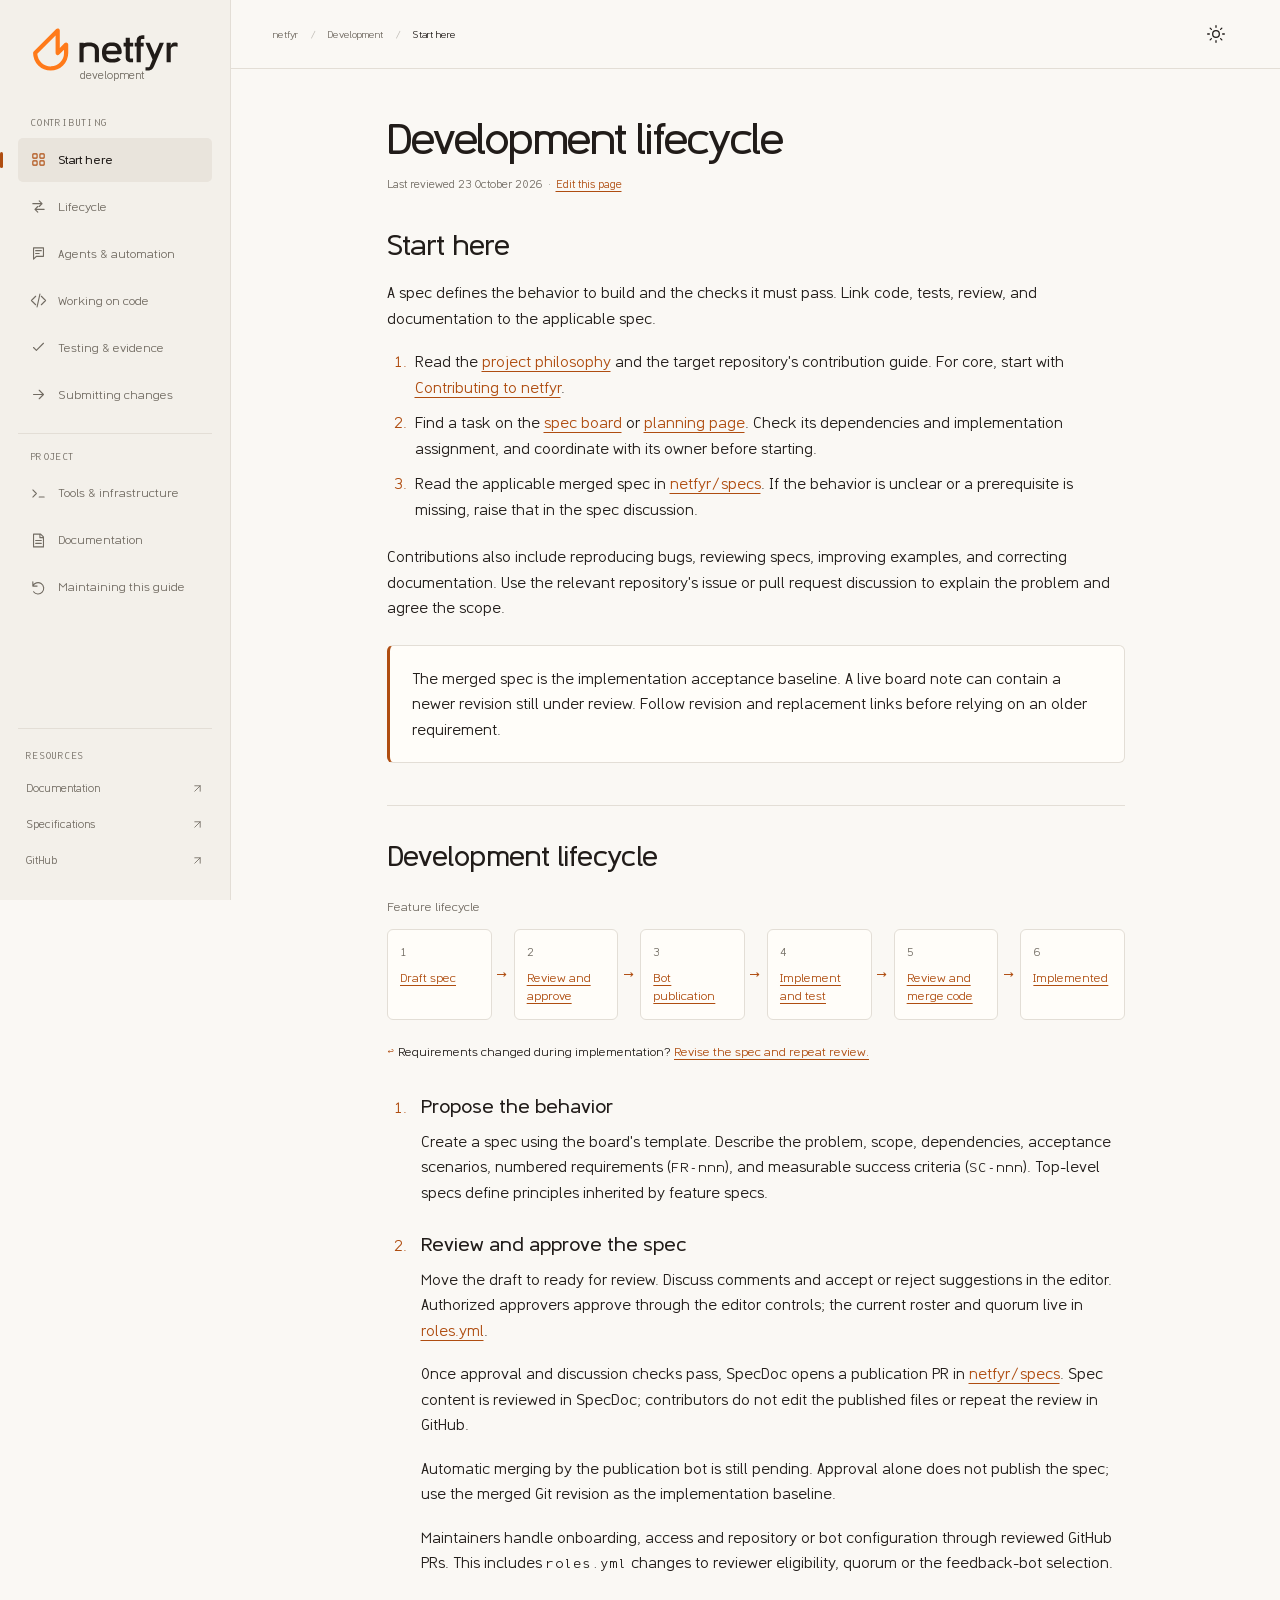
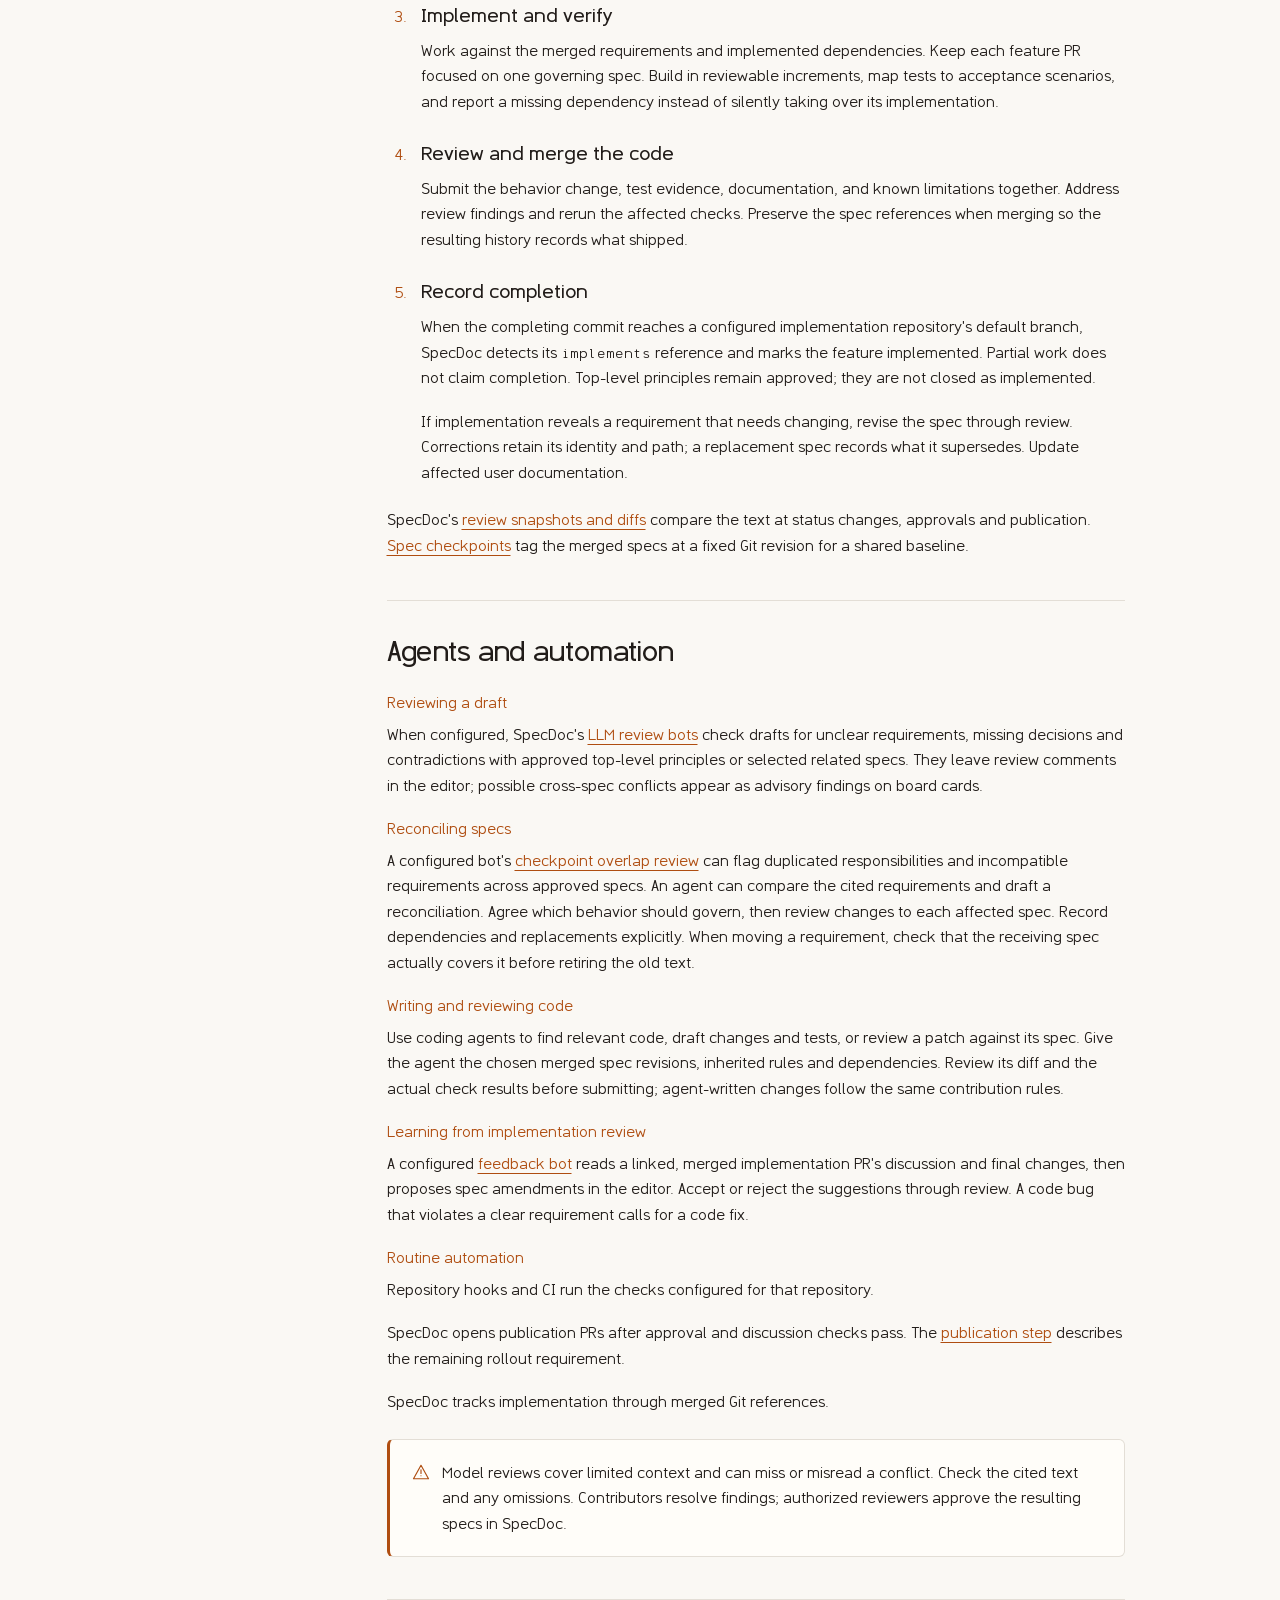
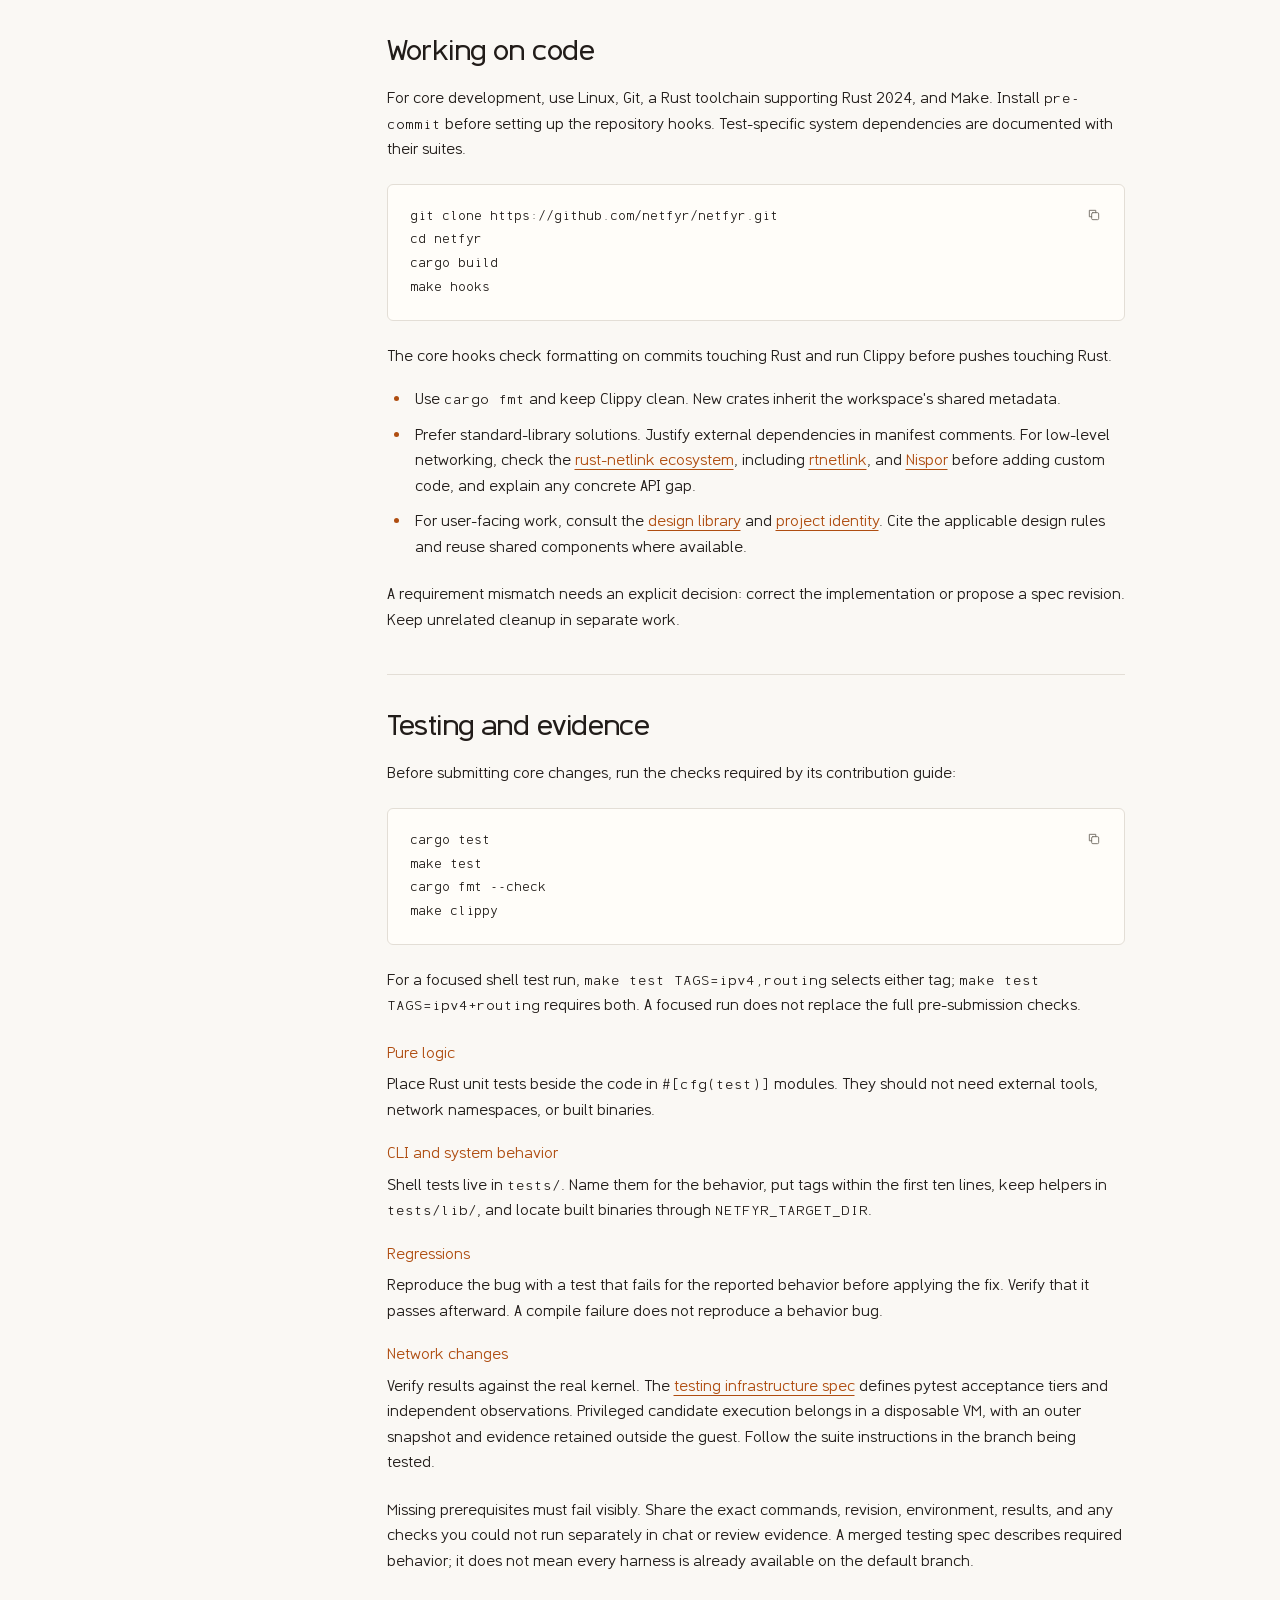
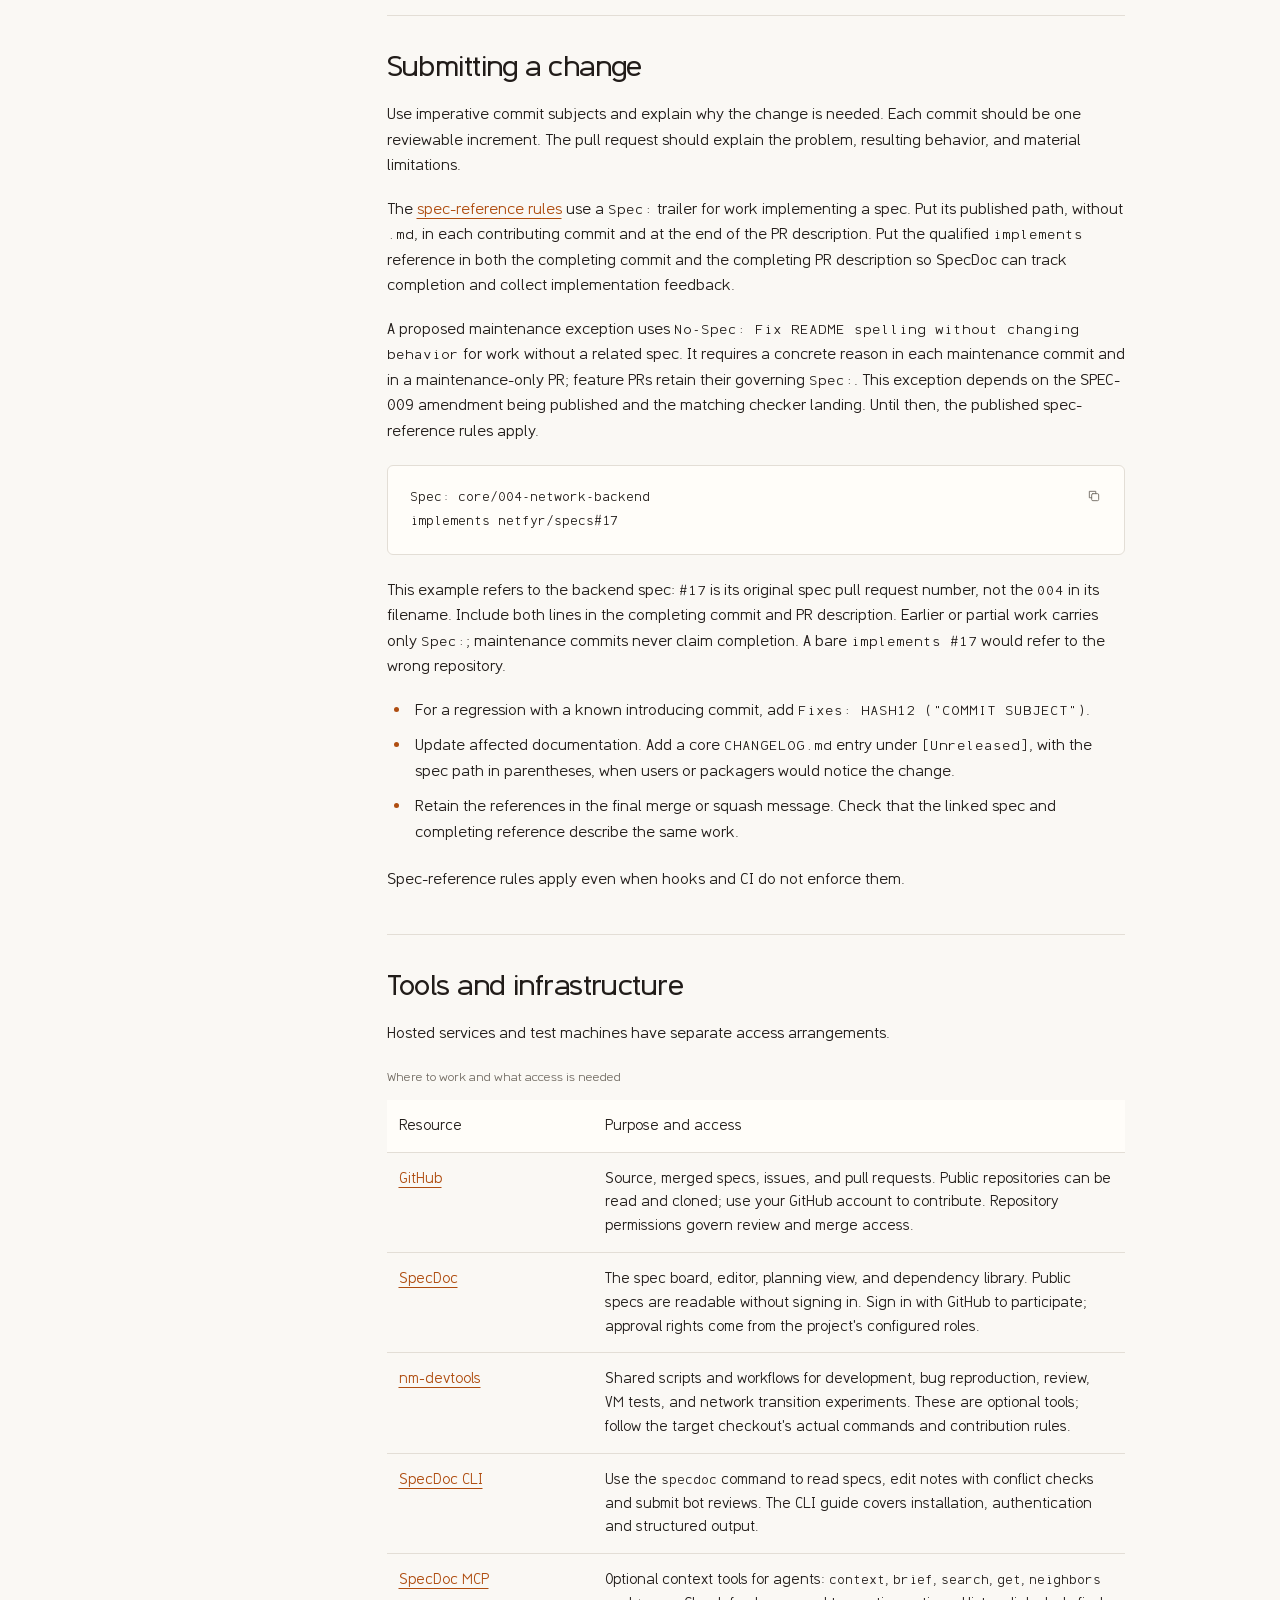
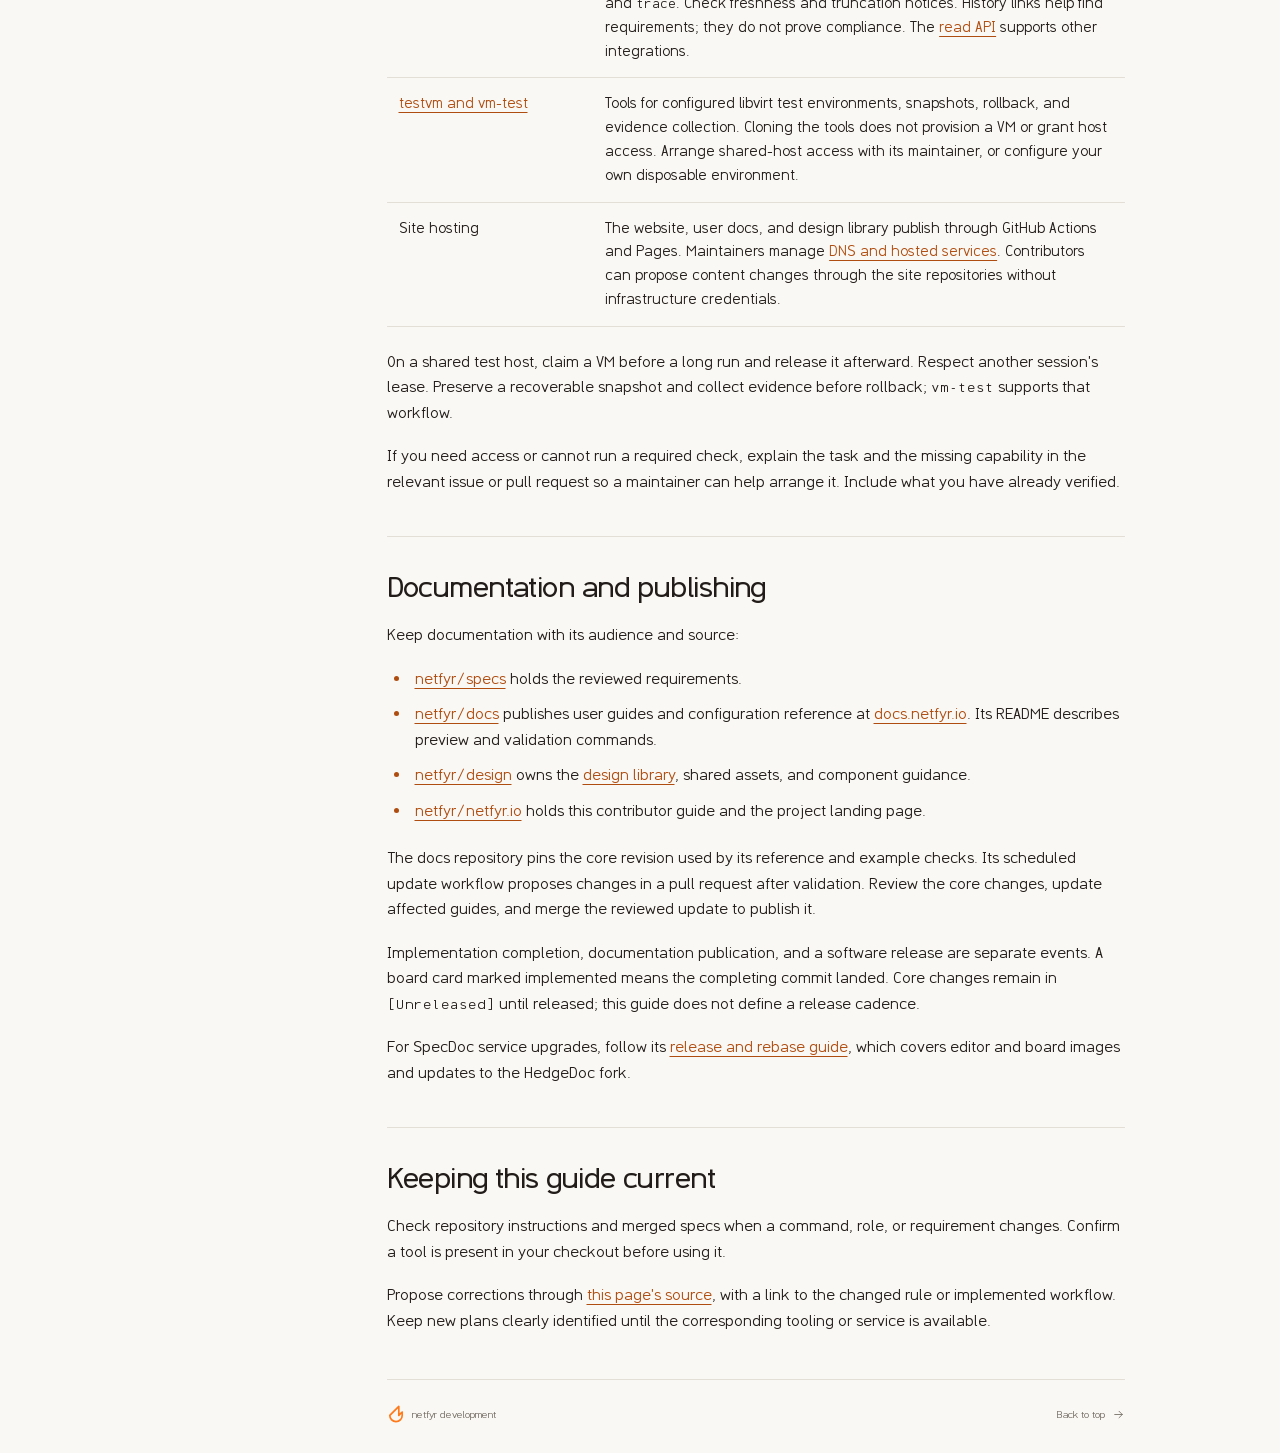
==== public/development/index.html @ adf8725f "Add the contributor guide with the shared design layout Explain spec review, implementation, contrib" ====
<!doctype html>
<html lang="en" data-ui-theme>
  <head>
    <meta charset="utf-8">
    <meta name="viewport" content="width=device-width, initial-scale=1">
    <meta name="description" content="A contributor's guide to netfyr: specifications, implementation, testing, review, development tools, and infrastructure.">
    <meta name="theme-color" content="#faf8f4" media="(prefers-color-scheme: light)">
    <meta name="theme-color" content="#211c19" media="(prefers-color-scheme: dark)">
    <script>
      try {
        const mode = localStorage.getItem('netfyr-theme');
        if (mode === 'light' || mode === 'dark') {
          document.documentElement.dataset.uiMode = mode;
          document.querySelectorAll('meta[name="theme-color"]').forEach(meta => {
            meta.content = mode === 'dark' ? '#211c19' : '#faf8f4';
          });
        }
      } catch {}
    </script>
    <title>Development lifecycle · netfyr</title>
    <link rel="canonical" href="https://netfyr.io/development/">
    <link rel="icon" href="../assets/netfyr-mark-orange.svg" type="image/svg+xml">
    <link rel="preload" href="../assets/netfyrsans-Regular.woff2" as="font" type="font/woff2" crossorigin>
    <link rel="preload" href="../assets/netfyrsans-SemiBold.woff2" as="font" type="font/woff2" crossorigin>
    <link rel="stylesheet" href="../styles.css">
    <link rel="stylesheet" href="../ui/theme.css">
    <link rel="stylesheet" href="development.css">
    <script type="module" src="../brand.js"></script>
    <script type="module" src="../theme.js"></script>
    <script src="development.js" defer></script>
  </head>
  <body>
    <a class="skip-link" href="#content">Skip to content</a>
    <div class="sidebar-backdrop" id="guide-backdrop" hidden></div>
    <aside class="sidebar" id="guide-sidebar" aria-label="Development navigation">
      <a class="brand" href="../" aria-label="netfyr home">
        <svg class="flame-svg flame-lockup" xmlns="http://www.w3.org/2000/svg" viewBox="0 0 440 128" width="155" height="45" role="img" aria-label="netfyr">
          <g class="flame-body"><path fill="#FF7A1A" transform="translate(0 -2)" d="M90 12a6 6 0 0 0-10.24264-4.24264L15.75736 71.75736A6 6 0 0 0 14 76a50 50 0 0 0 100 0V52a6 6 0 0 0-10.24264-4.24264L90 61.51472ZM78 26.48528V76a6 6 0 0 0 10.24264 4.24264L102 66.48528V76A38 38 0 0 1 26.07643 78.40885Z"/></g>
          <path fill="var(--text)" transform="translate(140.010695 100.470588) scale(0.106951872 -0.106951872)" d="M56 0V338V520H166V504Q192 514 220 520Q241 524 266 526Q291 528 316 528Q342 528 368 525Q394 522 416 516Q438 510 461 500Q483 489 499 477Q516 464 531 446Q546 427 555 408Q564 390 569 367Q574 343 574 319V0H464V319Q464 336 462 347Q459 358 454 370Q449 381 444 388Q438 394 429 401Q419 408 409 413Q399 417 384 421Q369 425 353 427Q337 429 316 429Q294 429 277 428Q259 426 243 423Q228 420 218 417Q207 413 198 407Q189 401 185 397Q180 392 175 383Q170 374 168 364Q166 354 166 338V0ZM920 -8Q891 -8 862 -4Q833 0 809 8Q785 16 762 30Q738 44 721 61Q704 78 691 101Q677 124 669 148Q662 172 658 201Q654 229 654 260Q654 290 658 319Q661 347 669 371Q676 395 690 418Q703 441 719 458Q735 475 759 490Q782 504 807 512Q831 520 860 524Q889 528 919 528Q946 528 974 524Q1002 520 1025 513Q1048 505 1071 492Q1094 478 1111 461Q1127 445 1141 423Q1155 400 1164 376Q1171 353 1176 324Q1180 295 1180 265Q1180 251 1173 240Q1165 229 1153 222Q1140 215 1125 215H766Q769 194 775 175Q781 158 787 148Q793 137 803 127Q813 117 823 112Q832 106 847 101Q863 96 880 94Q897 91 920 91Q952 91 975 94Q997 97 1017 104Q1036 110 1049 118Q1061 126 1074 139L1156 73Q1137 54 1111 38Q1085 21 1056 11Q1028 2 993 -3Q958 -8 920 -8ZM768 307H1066Q1064 327 1058 344Q1053 362 1047 374Q1040 386 1030 397Q1020 408 1011 414Q1001 420 987 425Q971 431 956 434Q940 436 919 436Q895 436 878 434Q861 431 845 425Q830 419 821 413Q811 407 802 396Q792 384 786 372Q780 360 775 341Q770 325 768 307ZM1432 0Q1420 0 1407 1Q1393 2 1382 4Q1369 7 1355 13Q1340 19 1329 26Q1319 34 1309 48Q1299 61 1294 74Q1290 85 1288 101Q1285 116 1285 132V421H1229V520H1285V656H1395V520H1485V421H1395V132Q1395 121 1396 116Q1397 110 1398 106L1399 103H1400L1401 102L1406 101Q1415 99 1432 99H1481V0ZM1576 0V421H1525V520H1576V556Q1576 578 1579 598Q1582 618 1587 632Q1593 649 1605 665Q1616 681 1629 690Q1641 700 1659 707Q1677 713 1692 716Q1706 718 1723 719Q1739 720 1754 720H1781V621H1754Q1741 621 1731 621Q1721 620 1713 619Q1705 617 1704 617Q1702 616 1699 614Q1695 611 1695 610Q1694 609 1692 602Q1689 594 1688 584Q1686 573 1686 556V520H1763V421H1686V0ZM1812 -220V-130H1867Q1884 -130 1895 -129Q1905 -128 1911 -125Q1917 -123 1921 -117Q1924 -111 1928 -101Q1931 -92 1937 -78L2000 72L1809 520H1922L2056 205L2188 520H2301L2041 -100Q2026 -134 2003 -161Q1979 -188 1946 -204Q1912 -220 1867 -220ZM2373 0V520H2483V424Q2492 464 2507 487Q2522 509 2544 519Q2565 528 2594 528Q2613 528 2630 525Q2647 522 2665 516V415Q2634 429 2597 429Q2574 429 2554 423Q2533 417 2517 405Q2501 393 2492 374Q2483 355 2483 329V0Z"/>
        </svg>
        <span class="brand-subtitle">development</span>
      </a>
      <button class="icon-button mobile-close" id="guide-close-menu" type="button" aria-label="Close navigation" hidden><svg class="icon" viewBox="0 0 24 24" aria-hidden="true"><path d="m6 6 12 12M18 6 6 18"/></svg></button>
      <nav class="section-navigation" aria-label="Guide sections">
        <p class="nav-label">Contributing</p>
        <a class="nav-link" href="#start" aria-current="location"><svg class="icon" viewBox="0 0 24 24" aria-hidden="true"><rect x="4" y="4" width="6" height="6" rx="1"/><rect x="14" y="4" width="6" height="6" rx="1"/><rect x="4" y="14" width="6" height="6" rx="1"/><rect x="14" y="14" width="6" height="6" rx="1"/></svg><span>Start here</span></a>
        <a class="nav-link" href="#lifecycle"><svg class="icon" viewBox="0 0 24 24" aria-hidden="true"><path d="M4 8h13m-4-4 4 4-4 4M20 16H7m4-4-4 4 4 4"/></svg><span>Lifecycle</span></a>
        <a class="nav-link" href="#automation"><svg class="icon" viewBox="0 0 24 24" aria-hidden="true"><path d="M5 4h14v12H9l-4 4ZM8 8h8M8 12h5"/></svg><span>Agents &amp; automation</span></a>
        <a class="nav-link" href="#working-on-code"><svg class="icon" viewBox="0 0 24 24" aria-hidden="true"><path d="m8 6-6 6 6 6m8-12 6 6-6 6M14 3l-4 18"/></svg><span>Working on code</span></a>
        <a class="nav-link" href="#testing"><svg class="icon" viewBox="0 0 24 24" aria-hidden="true"><path d="m5 12 4 4L19 6"/></svg><span>Testing &amp; evidence</span></a>
        <a class="nav-link" href="#submitting"><svg class="icon" viewBox="0 0 24 24" aria-hidden="true"><path d="M5 12h14m-6-6 6 6-6 6"/></svg><span>Submitting changes</span></a>
        <hr class="nav-divider">
        <p class="nav-label">Project</p>
        <a class="nav-link" href="#tools"><svg class="icon" viewBox="0 0 24 24" aria-hidden="true"><path d="m4 7 5 5-5 5m9 0h7"/></svg><span>Tools &amp; infrastructure</span></a>
        <a class="nav-link" href="#documentation"><svg class="icon" viewBox="0 0 24 24" aria-hidden="true"><path d="M5 3h10l4 4v14H5ZM14 3v5h5M8 12h8M8 16h8"/></svg><span>Documentation</span></a>
        <a class="nav-link" href="#maintaining"><svg class="icon" viewBox="0 0 24 24" aria-hidden="true"><path d="M4 10a8 8 0 1 1 1 8M4 4v6h6"/></svg><span>Maintaining this guide</span></a>
      </nav>
      <div class="sidebar-footer">
        <p class="nav-label">Resources</p>
        <nav aria-label="Project links">
          <a href="https://docs.netfyr.io/">Documentation <svg class="icon" viewBox="0 0 24 24" aria-hidden="true"><path d="M7 17 17 7M7 7h10v10"/></svg></a>
          <a href="https://specs.netfyr.io/?ns=netfyr%2Fspecs">Specifications <svg class="icon" viewBox="0 0 24 24" aria-hidden="true"><path d="M7 17 17 7M7 7h10v10"/></svg></a>
          <a href="https://github.com/netfyr/netfyr">GitHub <svg class="icon" viewBox="0 0 24 24" aria-hidden="true"><path d="M7 17 17 7M7 7h10v10"/></svg></a>
        </nav>
      </div>
    </aside>
    <div class="workspace" id="guide-workspace">
      <header class="topbar">
        <button class="icon-button mobile-menu" id="guide-open-menu" type="button" aria-label="Open navigation" aria-expanded="false" aria-controls="guide-sidebar" hidden><svg class="icon" viewBox="0 0 24 24" aria-hidden="true"><path d="M4 6h16M4 12h16M4 18h16"/></svg></button>
        <nav class="breadcrumb" aria-label="Breadcrumb"><a href="../">netfyr</a><span aria-hidden="true">/</span><span>Development</span><span aria-hidden="true">/</span><strong id="guide-current-section">Start here</strong></nav>
        <button class="ui-theme-toggle" type="button" data-ui-theme-toggle aria-label="Switch theme" hidden>
          <svg data-ui-theme-icon="light" viewBox="0 0 24 24" aria-hidden="true" hidden><circle cx="12" cy="12" r="4"/><path d="M12 2v2m0 16v2M2 12h2m16 0h2M5 5l1.5 1.5m11 11L19 19M5 19l1.5-1.5m11-11L19 5"/></svg>
          <svg data-ui-theme-icon="dark" viewBox="0 0 24 24" aria-hidden="true" hidden><path d="M20 14a8.5 8.5 0 0 1-10-10A8.5 8.5 0 1 0 20 14Z"/></svg>
        </button>
      </header>
      <main class="page-layout" id="content" tabindex="-1">
      <header class="article-header">
        <h1>Development lifecycle</h1>
        <p class="page-meta">Last reviewed <time datetime="2026-10-23">23 October 2026</time> · <a href="https://github.com/netfyr/netfyr.io/edit/main/public/development/index.html">Edit this page</a></p>
      </header>
      <div class="article-body">
        <section aria-labelledby="start">
          <h2 id="start">Start here</h2>
          <p>A spec defines the behavior to build and the checks it must pass. Link code, tests, review, and documentation to the applicable spec.</p>
          <ol>
            <li>Read the <a href="https://github.com/netfyr/specs/blob/main/netfyr-philosophy.md">project philosophy</a> and the target repository's contribution guide. For core, start with <a href="https://github.com/netfyr/netfyr/blob/main/CONTRIBUTING.md">Contributing to netfyr</a>.</li>
            <li>Find a task on the <a href="https://specs.netfyr.io/?ns=netfyr%2Fspecs">spec board</a> or <a href="https://specs.netfyr.io/roadmap?ns=netfyr%2Fspecs">planning page</a>. Check its dependencies and implementation assignment, and coordinate with its owner before starting.</li>
            <li>Read the applicable merged spec in <a href="https://github.com/netfyr/specs">netfyr/specs</a>. If the behavior is unclear or a prerequisite is missing, raise that in the spec discussion.</li>
          </ol>
          <p>Contributions also include reproducing bugs, reviewing specs, improving examples, and correcting documentation. Use the relevant repository's issue or pull request discussion to explain the problem and agree the scope.</p>
          <aside class="note" aria-label="Which requirements to use">
            <p>The merged spec is the implementation acceptance baseline. A live board note can contain a newer revision still under review. Follow revision and replacement links before relying on an older requirement.</p>
          </aside>
        </section>

        <section aria-labelledby="lifecycle">
          <h2 id="lifecycle">Development lifecycle</h2>
          <figure class="lifecycle-diagram">
            <figcaption id="lifecycle-diagram-caption">Feature lifecycle</figcaption>
            <ol class="lifecycle-flow" aria-labelledby="lifecycle-diagram-caption" role="list">
              <li><span class="flow-number" aria-hidden="true">1</span><a href="#propose-behavior">Draft spec</a><span class="flow-arrow" aria-hidden="true">→</span></li>
              <li><span class="flow-number" aria-hidden="true">2</span><a href="#review-spec">Review and approve</a><span class="flow-arrow" aria-hidden="true">→</span></li>
              <li><span class="flow-number" aria-hidden="true">3</span><a href="#merge-spec">Bot publication</a><span class="flow-arrow" aria-hidden="true">→</span></li>
              <li><span class="flow-number" aria-hidden="true">4</span><a href="#implement-verify">Implement and test</a><span class="flow-arrow" aria-hidden="true">→</span></li>
              <li><span class="flow-number" aria-hidden="true">5</span><a href="#review-code">Review and merge code</a><span class="flow-arrow" aria-hidden="true">→</span></li>
              <li><span class="flow-number" aria-hidden="true">6</span><a href="#close-loop">Implemented</a></li>
            </ol>
            <p class="flow-feedback"><span aria-hidden="true">↩</span> Requirements changed during implementation? <a href="#review-spec">Revise the spec and repeat review.</a></p>
          </figure>
          <ol class="stages">
            <li>
              <h3 id="propose-behavior">Propose the behavior</h3>
              <p>Create a spec using the board's template. Describe the problem, scope, dependencies, acceptance scenarios, numbered requirements (<code>FR-nnn</code>), and measurable success criteria (<code>SC-nnn</code>). Top-level specs define principles inherited by feature specs.</p>
            </li>
            <li>
              <h3 id="review-spec">Review and approve the spec</h3>
              <p>Move the draft to ready for review. Discuss comments and accept or reject suggestions in the editor. Authorized approvers approve through the editor controls; the current roster and quorum live in <a href="https://github.com/netfyr/specs/blob/main/roles.yml">roles.yml</a>.</p>
              <p id="merge-spec">Once approval and discussion checks pass, SpecDoc opens a publication PR in <a href="https://github.com/netfyr/specs">netfyr/specs</a>. Spec content is reviewed in SpecDoc; contributors do not edit the published files or repeat the review in GitHub.</p>
              <p>Automatic merging by the publication bot is still pending. Approval alone does not publish the spec; use the merged Git revision as the implementation baseline.</p>
              <p>Maintainers handle onboarding, access and repository or bot configuration through reviewed GitHub PRs. This includes <code>roles.yml</code> changes to reviewer eligibility, quorum or the feedback-bot selection.</p>
            </li>
            <li>
              <h3 id="implement-verify">Implement and verify</h3>
              <p>Work against the merged requirements and implemented dependencies. Keep each feature PR focused on one governing spec. Build in reviewable increments, map tests to acceptance scenarios, and report a missing dependency instead of silently taking over its implementation.</p>
            </li>
            <li>
              <h3 id="review-code">Review and merge the code</h3>
              <p>Submit the behavior change, test evidence, documentation, and known limitations together. Address review findings and rerun the affected checks. Preserve the spec references when merging so the resulting history records what shipped.</p>
            </li>
            <li>
              <h3 id="close-loop">Record completion</h3>
              <p>When the completing commit reaches a configured implementation repository's default branch, SpecDoc detects its <code>implements</code> reference and marks the feature implemented. Partial work does not claim completion. Top-level principles remain approved; they are not closed as implemented.</p>
              <p>If implementation reveals a requirement that needs changing, revise the spec through review. Corrections retain its identity and path; a replacement spec records what it supersedes. Update affected user documentation.</p>
            </li>
          </ol>
          <p>SpecDoc's <a href="https://specdoc.josie.cloud/spec-lifecycle/#what-changed">review snapshots and diffs</a> compare the text at status changes, approvals and publication. <a href="https://specdoc.josie.cloud/spec-checkpoints/">Spec checkpoints</a> tag the merged specs at a fixed Git revision for a shared baseline.</p>
        </section>

        <section aria-labelledby="automation">
          <h2 id="automation">Agents and automation</h2>
          <dl>
            <dt>Reviewing a draft</dt>
            <dd>When configured, SpecDoc's <a href="https://specdoc.josie.cloud/spec-lifecycle/#review">LLM review bots</a> check drafts for unclear requirements, missing decisions and contradictions with approved top-level principles or selected related specs. They leave review comments in the editor; possible cross-spec conflicts appear as advisory findings on board cards.</dd>
            <dt>Reconciling specs</dt>
            <dd>A configured bot's <a href="https://specdoc.josie.cloud/spec-checkpoints/#overlap-findings">checkpoint overlap review</a> can flag duplicated responsibilities and incompatible requirements across approved specs. An agent can compare the cited requirements and draft a reconciliation. Agree which behavior should govern, then review changes to each affected spec. Record dependencies and replacements explicitly. When moving a requirement, check that the receiving spec actually covers it before retiring the old text.</dd>
            <dt>Writing and reviewing code</dt>
            <dd>Use coding agents to find relevant code, draft changes and tests, or review a patch against its spec. Give the agent the chosen merged spec revisions, inherited rules and dependencies. Review its diff and the actual check results before submitting; agent-written changes follow the same contribution rules.</dd>
            <dt>Learning from implementation review</dt>
            <dd>A configured <a href="https://specdoc.josie.cloud/spec-lifecycle/#learning-from-implementation-review">feedback bot</a> reads a linked, merged implementation PR's discussion and final changes, then proposes spec amendments in the editor. Accept or reject the suggestions through review. A code bug that violates a clear requirement calls for a code fix.</dd>
            <dt>Routine automation</dt>
            <dd>
              <p>Repository hooks and CI run the checks configured for that repository.</p>
              <p>SpecDoc opens publication PRs after approval and discussion checks pass. The <a href="#merge-spec">publication step</a> describes the remaining rollout requirement.</p>
              <p>SpecDoc tracks implementation through merged Git references.</p>
            </dd>
          </dl>
          <aside class="note note-warning" aria-label="Model review limits">
            <svg class="icon" viewBox="0 0 24 24" aria-hidden="true"><path d="M12 3 2 21h20ZM12 9v5m0 3v.01"/></svg>
            <p>Model reviews cover limited context and can miss or misread a conflict. Check the cited text and any omissions. Contributors resolve findings; authorized reviewers approve the resulting specs in SpecDoc.</p>
          </aside>
        </section>

        <section aria-labelledby="working-on-code">
          <h2 id="working-on-code">Working on code</h2>
          <p>For core development, use Linux, Git, a Rust toolchain supporting Rust 2024, and Make. Install <code>pre-commit</code> before setting up the repository hooks. Test-specific system dependencies are documented with their suites.</p>
          <div class="code-block">
            <pre tabindex="0" aria-label="Repository setup commands"><code>git clone https://github.com/netfyr/netfyr.git
cd netfyr
cargo build
make hooks</code></pre>
            <button class="copy-code" type="button" aria-label="Copy repository setup commands" title="Copy repository setup commands" hidden>
              <svg viewBox="0 0 24 24" aria-hidden="true"><rect x="8" y="8" width="12" height="12" rx="2"/><path d="M15 8V4H4v11h4"/></svg>
            </button>
          </div>
          <p>The core hooks check formatting on commits touching Rust and run Clippy before pushes touching Rust.</p>
          <ul>
            <li>Use <code>cargo fmt</code> and keep Clippy clean. New crates inherit the workspace's shared metadata.</li>
            <li>Prefer standard-library solutions. Justify external dependencies in manifest comments. For low-level networking, check the <a href="https://github.com/rust-netlink">rust-netlink ecosystem</a>, including <a href="https://github.com/rust-netlink/rtnetlink">rtnetlink</a>, and <a href="https://github.com/nispor/nispor">Nispor</a> before adding custom code, and explain any concrete API gap.</li>
            <li>For user-facing work, consult the <a href="https://design.netfyr.io/">design library</a> and <a href="https://github.com/netfyr/specs/blob/main/netfyr-identity.md">project identity</a>. Cite the applicable design rules and reuse shared components where available.</li>
          </ul>
          <p>A requirement mismatch needs an explicit decision: correct the implementation or propose a spec revision. Keep unrelated cleanup in separate work.</p>
        </section>

        <section aria-labelledby="testing">
          <h2 id="testing">Testing and evidence</h2>
          <p>Before submitting core changes, run the checks required by its contribution guide:</p>
          <div class="code-block">
            <pre tabindex="0" aria-label="Pre-submission checks"><code>cargo test
make test
cargo fmt --check
make clippy</code></pre>
            <button class="copy-code" type="button" aria-label="Copy pre-submission checks" title="Copy pre-submission checks" hidden>
              <svg viewBox="0 0 24 24" aria-hidden="true"><rect x="8" y="8" width="12" height="12" rx="2"/><path d="M15 8V4H4v11h4"/></svg>
            </button>
          </div>
          <p>For a focused shell test run, <code>make test TAGS=ipv4,routing</code> selects either tag; <code>make test TAGS=ipv4+routing</code> requires both. A focused run does not replace the full pre-submission checks.</p>
          <dl>
            <dt>Pure logic</dt>
            <dd>Place Rust unit tests beside the code in <code>#[cfg(test)]</code> modules. They should not need external tools, network namespaces, or built binaries.</dd>
            <dt>CLI and system behavior</dt>
            <dd>Shell tests live in <code>tests/</code>. Name them for the behavior, put tags within the first ten lines, keep helpers in <code>tests/lib/</code>, and locate built binaries through <code>NETFYR_TARGET_DIR</code>.</dd>
            <dt>Regressions</dt>
            <dd>Reproduce the bug with a test that fails for the reported behavior before applying the fix. Verify that it passes afterward. A compile failure does not reproduce a behavior bug.</dd>
            <dt>Network changes</dt>
            <dd>Verify results against the real kernel. The <a href="https://github.com/netfyr/specs/blob/main/testing/008-testing-infrastructure.md">testing infrastructure spec</a> defines pytest acceptance tiers and independent observations. Privileged candidate execution belongs in a disposable VM, with an outer snapshot and evidence retained outside the guest. Follow the suite instructions in the branch being tested.</dd>
          </dl>
          <p>Missing prerequisites must fail visibly. Share the exact commands, revision, environment, results, and any checks you could not run separately in chat or review evidence. A merged testing spec describes required behavior; it does not mean every harness is already available on the default branch.</p>
        </section>

        <section aria-labelledby="submitting">
          <h2 id="submitting">Submitting a change</h2>
          <p>Use imperative commit subjects and explain why the change is needed. Each commit should be one reviewable increment. The pull request should explain the problem, resulting behavior, and material limitations.</p>
          <p>The <a href="https://github.com/netfyr/specs/blob/main/workspace/009-spec-references-in-commits-and-pull-requests.md">spec-reference rules</a> use a <code>Spec:</code> trailer for work implementing a spec. Put its published path, without <code>.md</code>, in each contributing commit and at the end of the PR description. Put the qualified <code>implements</code> reference in both the completing commit and the completing PR description so SpecDoc can track completion and collect implementation feedback.</p>
          <p>A proposed maintenance exception uses <code>No-Spec: Fix README spelling without changing behavior</code> for work without a related spec. It requires a concrete reason in each maintenance commit and in a maintenance-only PR; feature PRs retain their governing <code>Spec:</code>. This exception depends on the SPEC-009 amendment being published and the matching checker landing. Until then, the published spec-reference rules apply.</p>
          <div class="code-block">
            <pre tabindex="0" aria-label="Specification commit references"><code>Spec: core/004-network-backend
implements netfyr/specs#17</code></pre>
            <button class="copy-code" type="button" aria-label="Copy specification commit references" title="Copy specification commit references" hidden>
              <svg viewBox="0 0 24 24" aria-hidden="true"><rect x="8" y="8" width="12" height="12" rx="2"/><path d="M15 8V4H4v11h4"/></svg>
            </button>
          </div>
          <p>This example refers to the backend spec: <code>#17</code> is its original spec pull request number, not the <code>004</code> in its filename. Include both lines in the completing commit and PR description. Earlier or partial work carries only <code>Spec:</code>; maintenance commits never claim completion. A bare <code>implements #17</code> would refer to the wrong repository.</p>
          <ul>
            <li>For a regression with a known introducing commit, add <code>Fixes: HASH12 ("COMMIT SUBJECT")</code>.</li>
            <li>Update affected documentation. Add a core <code>CHANGELOG.md</code> entry under <code>[Unreleased]</code>, with the spec path in parentheses, when users or packagers would notice the change.</li>
            <li>Retain the references in the final merge or squash message. Check that the linked spec and completing reference describe the same work.</li>
          </ul>
          <p>Spec-reference rules apply even when hooks and CI do not enforce them.</p>
        </section>

        <section aria-labelledby="tools">
          <h2 id="tools">Tools and infrastructure</h2>
          <p>Hosted services and test machines have separate access arrangements.</p>
          <table>
            <caption>Where to work and what access is needed</caption>
            <thead><tr><th scope="col">Resource</th><th scope="col">Purpose and access</th></tr></thead>
            <tbody>
              <tr>
                <th scope="row"><a href="https://github.com/netfyr">GitHub</a></th>
                <td>Source, merged specs, issues, and pull requests. Public repositories can be read and cloned; use your GitHub account to contribute. Repository permissions govern review and merge access.</td>
              </tr>
              <tr>
                <th scope="row"><a href="https://specs.netfyr.io/?ns=netfyr%2Fspecs">SpecDoc</a></th>
                <td>The spec board, editor, planning view, and dependency library. Public specs are readable without signing in. Sign in with GitHub to participate; approval rights come from the project's configured roles.</td>
              </tr>
              <tr>
                <th scope="row"><a href="https://github.com/pfeifferj/nm-devtools">nm-devtools</a></th>
                <td>Shared scripts and workflows for development, bug reproduction, review, VM tests, and network transition experiments. These are optional tools; follow the target checkout's actual commands and contribution rules.</td>
              </tr>
              <tr>
                <th scope="row"><a href="https://specdoc.josie.cloud/cli/">SpecDoc CLI</a></th>
                <td>Use the <code>specdoc</code> command to read specs, edit notes with conflict checks and submit bot reviews. The CLI guide covers installation, authentication and structured output.</td>
              </tr>
              <tr>
                <th scope="row"><a href="https://specdoc.josie.cloud/context-graph/#setup">SpecDoc MCP</a></th>
                <td>Optional context tools for agents: <code>context</code>, <code>brief</code>, <code>search</code>, <code>get</code>, <code>neighbors</code> and <code>trace</code>. Check freshness and truncation notices. History links help find requirements; they do not prove compliance. The <a href="https://specdoc.josie.cloud/api/">read API</a> supports other integrations.</td>
              </tr>
              <tr>
                <th scope="row"><a href="https://github.com/pfeifferj/nm-devtools/blob/main/skills/testvm/SKILL.md">testvm and vm-test</a></th>
                <td>Tools for configured libvirt test environments, snapshots, rollback, and evidence collection. Cloning the tools does not provision a VM or grant host access. Arrange shared-host access with its maintainer, or configure your own disposable environment.</td>
              </tr>
              <tr>
                <th scope="row">Site hosting</th>
                <td>The website, user docs, and design library publish through GitHub Actions and Pages. Maintainers manage <a href="https://github.com/netfyr/infra">DNS and hosted services</a>. Contributors can propose content changes through the site repositories without infrastructure credentials.</td>
              </tr>
            </tbody>
          </table>
          <p>On a shared test host, claim a VM before a long run and release it afterward. Respect another session's lease. Preserve a recoverable snapshot and collect evidence before rollback; <code>vm-test</code> supports that workflow.</p>
          <p>If you need access or cannot run a required check, explain the task and the missing capability in the relevant issue or pull request so a maintainer can help arrange it. Include what you have already verified.</p>
        </section>

        <section aria-labelledby="documentation">
          <h2 id="documentation">Documentation and publishing</h2>
          <p>Keep documentation with its audience and source:</p>
          <ul>
            <li><a href="https://github.com/netfyr/specs">netfyr/specs</a> holds the reviewed requirements.</li>
            <li><a href="https://github.com/netfyr/docs">netfyr/docs</a> publishes user guides and configuration reference at <a href="https://docs.netfyr.io/">docs.netfyr.io</a>. Its README describes preview and validation commands.</li>
            <li><a href="https://github.com/netfyr/design">netfyr/design</a> owns the <a href="https://design.netfyr.io/">design library</a>, shared assets, and component guidance.</li>
            <li><a href="https://github.com/netfyr/netfyr.io">netfyr/netfyr.io</a> holds this contributor guide and the project landing page.</li>
          </ul>
          <p>The docs repository pins the core revision used by its reference and example checks. Its scheduled update workflow proposes changes in a pull request after validation. Review the core changes, update affected guides, and merge the reviewed update to publish it.</p>
          <p>Implementation completion, documentation publication, and a software release are separate events. A board card marked implemented means the completing commit landed. Core changes remain in <code>[Unreleased]</code> until released; this guide does not define a release cadence.</p>
          <p>For SpecDoc service upgrades, follow its <a href="https://specdoc.josie.cloud/release/">release and rebase guide</a>, which covers editor and board images and updates to the HedgeDoc fork.</p>
        </section>

        <section aria-labelledby="maintaining">
          <h2 id="maintaining">Keeping this guide current</h2>
          <p>Check repository instructions and merged specs when a command, role, or requirement changes. Confirm a tool is present in your checkout before using it.</p>
          <p>Propose corrections through <a href="https://github.com/netfyr/netfyr.io/edit/main/public/development/index.html">this page's source</a>, with a link to the changed rule or implemented workflow. Keep new plans clearly identified until the corresponding tooling or service is available.</p>
        </section>
      </div>

        <footer class="page-footer">
          <a class="footer-brand" href="../"><img src="../assets/netfyr-mark-orange.svg" alt="" width="18" height="18">netfyr development</a>
          <a href="#content">Back to top <svg class="icon" viewBox="0 0 24 24" aria-hidden="true"><path d="M5 12h14m-6-6 6 6-6 6"/></svg></a>
        </footer>
      </main>
    </div>
    <div class="toast" id="copy-status" role="status" aria-live="polite" aria-atomic="true" hidden></div>
  </body>
</html>
---- public/styles.css ----
@font-face {
  font-family: "netfyr Sans";
  src: url("assets/netfyrsans-Regular.woff2") format("woff2");
  font-style: normal;
  font-weight: 400;
  font-display: swap;
}

:root {
  --background: #faf8f4;
  --surface: #fffdf9;
  --text: #211c19;
  --muted: #716b62;
  --line: #e3ded6;
  --accent: #af4d10;
  --soft: #eeebe5;
  --ui-text: var(--text);
  --ui-muted: var(--muted);
  --ui-accent: var(--accent);
  --ui-nav-hover: var(--soft);
  color-scheme: light;
  background: var(--background);
  color: var(--text);
  font-family: "netfyr Sans", sans-serif;
  font-synthesis: none;
}

@media (prefers-color-scheme: dark) {
  :root:not([data-ui-mode]) {
    --background: #211c19;
    --surface: #292420;
    --text: #f7f2ea;
    --muted: #b7aca0;
    --line: #443b34;
    --accent: #ff9b53;
    --soft: #332c27;
    color-scheme: dark;
  }
}

:root[data-ui-mode="dark"] {
  --background: #211c19;
  --surface: #292420;
  --text: #f7f2ea;
  --muted: #b7aca0;
  --line: #443b34;
  --accent: #ff9b53;
  --soft: #332c27;
  color-scheme: dark;
}

* {
  box-sizing: border-box;
}

body {
  margin: 0;
}

[hidden] {
  display: none !important;
}

.landing > .ui-theme-toggle {
  position: absolute;
  top: 1rem;
  right: 1rem;
}

.landing {
  display: grid;
  min-height: 100vh;
  min-height: 100svh;
  padding: 2rem;
  place-items: center;
}

.landing main {
  width: 100%;
  max-width: 40rem;
  text-align: center;
}

.landing h1 {
  width: min(100%, 22rem);
  margin: 0 auto;
}

.landing h1 img,
.landing h1 .flame-svg {
  display: block;
  width: 100%;
  height: auto;
  margin-inline: auto;
}

.flame-svg {
  fill: #ff7a1a;
  stroke: none;
  overflow: visible;
}

.flame-body {
  transform-box: view-box;
  transform-origin: 64px 115px;
}

.flame-motion-path {
  display: none;
}

.flame-original {
  opacity: 1;
}

.flame-blur {
  opacity: 0;
  pointer-events: none;
}

.is-burning .flame-original {
  opacity: 0;
}

.is-burning .flame-blur {
  opacity: 1;
}

.landing p {
  margin: 2rem 0 1.5rem;
  font-size: clamp(1.125rem, 3vw, 1.5rem);
  line-height: 1.5;
  text-wrap: balance;
}

.landing nav {
  display: flex;
  flex-wrap: wrap;
  justify-content: center;
  gap: 0.5rem 1.5rem;
}

a {
  color: var(--accent);
  line-height: 1.5;
  text-underline-offset: 0.25em;
}

.landing a {
  display: inline-flex;
  min-height: 44px;
  align-items: center;
  padding: 0.5rem 0.25rem;
}

a:hover {
  color: var(--text);
}

a:focus-visible {
  outline: 2px solid var(--accent);
  outline-offset: 4px;
  border-radius: 2px;
}

@media print {
  html[data-ui-theme] .ui-theme-toggle {
    display: none;
  }
}
---- public/ui/theme.css ----
[data-ui-theme] .ui-theme-toggle {
  box-sizing: border-box;
  display: inline-flex;
  align-items: center;
  justify-content: center;
  flex: none;
  width: 44px;
  height: 44px;
  padding: 0;
  border: 0;
  border-radius: var(--ui-radius, 6px);
  background: transparent;
  color: var(--ui-text, currentColor);
  cursor: pointer;
}

[data-ui-theme] .ui-theme-toggle:hover {
  background: var(--ui-nav-hover, color-mix(in srgb, currentColor 8%, transparent));
}

[data-ui-theme] .ui-theme-toggle:focus-visible {
  outline: 2px solid var(--ui-accent, currentColor);
  outline-offset: 3px;
}

[data-ui-theme] .ui-theme-toggle:disabled,
[data-ui-theme] .ui-theme-toggle[aria-disabled="true"] {
  opacity: .5;
  cursor: default;
}

[data-ui-theme] .ui-theme-toggle > svg {
  display: block;
  width: 20px;
  height: 20px;
  fill: none;
  stroke: currentColor;
  stroke-width: 1.55;
  stroke-linecap: round;
  stroke-linejoin: round;
}

[data-ui-theme] .ui-theme-toggle[hidden],
[data-ui-theme] .ui-theme-toggle [hidden] {
  display: none !important;
}
---- public/development/development.css ----
@font-face {
  font-family: "netfyr Sans";
  src: url("../assets/netfyrsans-SemiBold.woff2") format("woff2");
  font-style: normal;
  font-weight: 600;
  font-display: swap;
}

@font-face {
  font-family: "netfyr Mono";
  src: url("../assets/netfyrmono-Regular.woff2") format("woff2");
  font-style: normal;
  font-weight: 400;
  font-display: swap;
}

html {
  scroll-behavior: smooth;
  scroll-padding-top: 88px;
}

body {
  --sidebar-width: 231px;
  --sidebar: #f3f0ea;
  --selected: #e9e4dc;
  font-size: 15px;
  line-height: 1.7;
  -webkit-font-smoothing: antialiased;
}

@media (prefers-color-scheme: dark) {
  :root:not([data-ui-mode]) body {
    --sidebar: #1c1815;
    --selected: #3c3128;
  }
}

:root[data-ui-mode="dark"] body {
  --sidebar: #1c1815;
  --selected: #3c3128;
}

.icon {
  width: 18px;
  height: 18px;
  flex: none;
  fill: none;
  stroke: currentColor;
  stroke-width: 1.55;
  stroke-linecap: round;
  stroke-linejoin: round;
}

.icon-button {
  display: inline-flex;
  align-items: center;
  justify-content: center;
  flex: none;
  width: 44px;
  height: 44px;
  padding: 0;
  border: 0;
  border-radius: 5px;
  background: transparent;
  color: var(--text);
  cursor: pointer;
}

.icon-button:hover {
  background: var(--soft);
}

.icon-button:focus-visible {
  outline: 2px solid var(--accent);
  outline-offset: 3px;
}

.sidebar {
  position: fixed;
  inset: 0 auto 0 0;
  z-index: 30;
  display: flex;
  flex-direction: column;
  width: var(--sidebar-width);
  padding: 27px 18px 0;
  overflow-y: auto;
  border-right: 1px solid var(--line);
  background: var(--sidebar);
  line-height: 1.5;
}

.brand {
  display: flex;
  flex-direction: column;
  align-items: flex-start;
  padding: 0 10px;
  color: var(--text);
  text-decoration: none;
  line-height: 1;
}

.brand .flame-svg {
  display: block;
  width: 155px;
  max-width: 100%;
  height: auto;
}

.brand-subtitle {
  margin: -2px 0 0 52px;
  color: var(--muted);
  font-size: 11px;
}

.section-navigation {
  margin: 35px 0 30px;
}

.nav-label {
  margin: 0 12px 8px;
  color: var(--muted);
  font: 400 9px/1.5 "netfyr Mono", monospace;
  letter-spacing: 0.04em;
  text-transform: uppercase;
}

.nav-divider {
  margin: 16px 0;
  border: 0;
  border-top: 1px solid var(--line);
}

.nav-link {
  position: relative;
  display: flex;
  align-items: center;
  gap: 11px;
  min-height: 44px;
  margin-bottom: 3px;
  padding: 10px 12px;
  border-radius: 5px;
  color: var(--muted);
  font-size: 12px;
  text-decoration: none;
}

.nav-link .icon {
  width: 17px;
  height: 17px;
}

.nav-link:hover {
  background: var(--soft);
  color: var(--text);
}

.nav-link[aria-current] {
  background: var(--selected);
  color: var(--text);
  font-weight: 600;
}

.nav-link[aria-current]::before {
  position: absolute;
  left: -18px;
  width: 3px;
  height: 16px;
  border-radius: 3px;
  background: var(--accent);
  content: "";
}

.nav-link[aria-current] .icon {
  color: var(--accent);
}

.sidebar-footer {
  margin-top: auto;
  padding: 20px 8px 22px;
  border-top: 1px solid var(--line);
}

.sidebar-footer .nav-label {
  margin: 0 0 8px;
}

.sidebar-footer a {
  display: flex;
  align-items: center;
  justify-content: space-between;
  gap: 12px;
  min-height: 36px;
  color: var(--muted);
  font-size: 11px;
  text-decoration: none;
}

.sidebar-footer a:hover {
  color: var(--text);
}

.sidebar-footer .icon {
  width: 13px;
  height: 13px;
}

.workspace {
  min-width: 0;
  margin-left: var(--sidebar-width);
}

.topbar {
  position: sticky;
  top: 0;
  z-index: 5;
  display: flex;
  align-items: center;
  gap: 14px;
  min-height: 68px;
  padding: 12px 42px;
  border-bottom: 1px solid var(--line);
  background: var(--background);
}

.breadcrumb {
  display: flex;
  align-items: center;
  flex-wrap: wrap;
  gap: 12px;
  min-width: 0;
  color: var(--muted);
  font-size: 10px;
  line-height: 1.5;
}

.breadcrumb a {
  color: inherit;
  text-decoration: none;
}

.breadcrumb a:hover,
.breadcrumb strong {
  color: var(--text);
}

.breadcrumb strong {
  font-weight: 400;
}

.breadcrumb [aria-hidden] {
  opacity: 0.45;
}

.topbar > .ui-theme-toggle {
  margin-left: auto;
}

.mobile-menu,
.mobile-close {
  display: none;
}

.page-layout {
  --page-gutter: 55px;
  max-width: calc(82ch + 2 * var(--page-gutter));
  min-width: 0;
  margin: 0 auto;
  padding: 43px var(--page-gutter) 0;
  overflow-wrap: anywhere;
}

.article-header {
  margin-bottom: 34px;
}

h1,
h2,
h3 {
  color: var(--text);
  font-weight: 600;
  line-height: 1.25;
  text-wrap: balance;
}

h1 {
  margin: 0 0 10px;
  font-size: 44px;
  line-height: 1.2;
  letter-spacing: -0.035em;
}

h2 {
  margin: 0 0 18px;
  font-size: 28px;
  letter-spacing: -0.02em;
}

h3 {
  margin: 0 0 10px;
  font-size: 19px;
}

p {
  margin: 0 0 18px;
}

.page-meta {
  color: var(--muted);
  font-size: 11px;
}

.article-body > section {
  margin-top: 42px;
  padding-top: 32px;
  border-top: 1px solid var(--line);
}

.article-body > section:first-child {
  margin-top: 0;
  padding-top: 0;
  border-top: 0;
}

h2[id],
h3[id] {
  scroll-margin-top: 12px;
}

ul,
ol {
  margin: 0 0 22px;
  padding-inline-start: 24px;
}

li {
  margin-bottom: 10px;
  padding-inline-start: 4px;
}

li::marker {
  color: var(--accent);
}

.stages > li {
  margin-bottom: 28px;
  padding-inline-start: 10px;
}

.stages > li:last-child {
  margin-bottom: 0;
}

.lifecycle-diagram {
  container-type: inline-size;
  margin: 24px 0 32px;
}

.lifecycle-diagram figcaption,
caption {
  margin-bottom: 12px;
  color: var(--muted);
  font-size: 12px;
  text-align: left;
}

.lifecycle-flow {
  display: grid;
  gap: 24px;
  padding: 0;
  list-style: none;
}

.lifecycle-flow li {
  position: relative;
  display: flex;
  align-items: center;
  gap: 12px;
  margin: 0;
  padding: 14px 16px;
  border: 1px solid var(--line);
  border-radius: 6px;
  background: var(--surface);
}

.flow-number {
  color: var(--muted);
  font: 400 11px/1.5 "netfyr Mono", monospace;
}

.flow-arrow {
  position: absolute;
  bottom: -24px;
  left: 50%;
  color: var(--accent);
  font-size: 20px;
  line-height: 1.2;
  transform: translateX(-50%) rotate(90deg);
}

.flow-feedback {
  margin: 18px 0 0;
  font-size: 12px;
}

.flow-feedback > span {
  color: var(--accent);
}

@container (min-width: 46rem) {
  .lifecycle-flow {
    grid-template-columns: repeat(6, minmax(0, 1fr));
    gap: 22px;
  }

  .lifecycle-flow li {
    flex-direction: column;
    align-items: start;
    gap: 8px;
    padding: 14px 12px;
    font-size: 12px;
  }

  .flow-arrow {
    top: 50%;
    right: -22px;
    bottom: auto;
    left: auto;
    width: 22px;
    text-align: center;
    transform: translateY(-50%);
  }
}

.note {
  margin-block: 24px;
  padding: 20px 22px;
  border: 1px solid var(--line);
  border-left: 3px solid var(--accent);
  border-radius: 6px;
  background: var(--surface);
}

.note p {
  margin: 0;
}

.note-warning {
  display: flex;
  align-items: flex-start;
  gap: 12px;
}

.note-warning > .icon {
  margin-top: 3px;
  color: var(--accent);
}

code {
  font-family: "netfyr Mono", ui-monospace, monospace;
  font-size: 0.9em;
}

.code-block {
  position: relative;
  margin: 22px 0;
  padding: 20px 72px 20px 22px;
  border: 1px solid var(--line);
  border-radius: 6px;
  background: var(--surface);
  color: var(--text);
}

.code-block pre {
  margin: 0;
  overflow-x: auto;
  white-space: pre;
  overflow-wrap: normal;
  border-radius: inherit;
  font-size: 14px;
}

.copy-code {
  position: absolute;
  top: 8px;
  right: 8px;
  display: inline-flex;
  align-items: center;
  justify-content: center;
  width: 44px;
  height: 44px;
  padding: 0;
  border: 0;
  border-radius: 5px;
  background: var(--surface);
  color: var(--muted);
  cursor: pointer;
}

.copy-code:hover {
  background: var(--soft);
  color: var(--text);
}

.copy-code:focus-visible,
.code-block pre:focus-visible {
  outline: 2px solid var(--accent);
  outline-offset: 2px;
}

.copy-code svg {
  width: 14px;
  height: 14px;
  fill: none;
  stroke: currentColor;
  stroke-width: 1.55;
  stroke-linecap: round;
  stroke-linejoin: round;
}

.toast {
  position: fixed;
  z-index: 35;
  bottom: 24px;
  left: calc(50% + var(--sidebar-width) / 2);
  width: max-content;
  max-width: calc(100% - 40px);
  padding: 12px 16px;
  border-radius: 6px;
  background: var(--text);
  color: var(--background);
  box-shadow: 0 5px 30px #00000025;
  font-size: 13px;
  line-height: 1.5;
  transform: translateX(-50%);
}

dl {
  margin: 22px 0;
}

dt {
  margin-top: 18px;
  color: var(--accent);
}

dd {
  margin: 6px 0 0;
}

dd > :last-child {
  margin-bottom: 0;
}

table {
  width: 100%;
  margin-block: 22px;
  border-collapse: collapse;
  font-size: 14px;
}

th,
td {
  padding: 14px 12px;
  border-bottom: 1px solid var(--line);
  vertical-align: top;
  text-align: left;
  font-weight: 400;
}

thead {
  background: var(--surface);
}

th:first-child {
  width: 28%;
}

.page-footer {
  display: flex;
  flex-wrap: wrap;
  align-items: center;
  justify-content: space-between;
  gap: 15px;
  margin-top: 46px;
  padding: 25px 0 30px;
  border-top: 1px solid var(--line);
  color: var(--muted);
  font-size: 10px;
}

.page-footer a {
  display: inline-flex;
  align-items: center;
  gap: 7px;
  color: inherit;
  text-decoration: none;
}

.page-footer a:hover {
  color: var(--accent);
}

.footer-brand img {
  display: block;
  flex: none;
}

.page-footer .icon {
  width: 13px;
  height: 13px;
}

.skip-link {
  position: fixed;
  z-index: 40;
  top: 12px;
  left: 20px;
  padding: 12px 18px;
  background: var(--surface);
  color: var(--text);
  transform: translateY(-200%);
}

.skip-link:focus {
  transform: translateY(0);
}

@media (min-width: 1600px) {
  .page-layout {
    padding-top: 50px;
  }
}

@media (max-width: 1180px) {
  body {
    --sidebar-width: 207px;
  }

  .sidebar {
    padding-inline: 14px;
  }

  .nav-link[aria-current]::before {
    left: -14px;
  }

  .topbar {
    padding-inline: 32px;
  }

  .page-layout {
    --page-gutter: 32px;
    padding-top: 35px;
  }
}

@media (max-width: 980px) {
  body {
    --sidebar-width: 190px;
  }

  .sidebar {
    padding-inline: 11px;
  }

  .nav-link[aria-current]::before {
    left: -11px;
  }

  .topbar {
    padding-inline: 26px;
  }

  .page-layout {
    --page-gutter: 26px;
    padding-top: 30px;
  }
}

@media (max-width: 760px) {
  html {
    scroll-padding-top: 80px;
  }

  .sidebar {
    position: static;
    width: 100%;
    padding: 27px 18px 0;
    border-right: 0;
    border-bottom: 1px solid var(--line);
  }

  .has-guide-navigation .sidebar {
    position: fixed;
    width: 231px;
    max-width: calc(100% - 48px);
    border-right: 1px solid var(--line);
    border-bottom: 0;
    transform: translateX(-100%);
    visibility: hidden;
    transition: transform 0.2s ease;
  }

  .has-guide-navigation .sidebar.is-open {
    transform: translateX(0);
    visibility: visible;
  }

  .nav-link[aria-current]::before {
    left: -18px;
  }

  .sidebar-backdrop {
    position: fixed;
    inset: 0;
    z-index: 25;
    background: #211c1970;
  }

  .mobile-close {
    position: absolute;
    top: 12px;
    right: 8px;
    display: inline-flex;
  }

  .mobile-close:focus-visible {
    outline-offset: -3px;
  }

  .mobile-menu {
    display: inline-flex;
  }

  .workspace {
    margin-left: 0;
  }

  .topbar {
    min-height: 60px;
    padding: 8px 16px;
    gap: 10px;
  }

  .breadcrumb {
    gap: 8px;
  }

  .breadcrumb > a,
  .breadcrumb > a + span {
    display: none;
  }

  .page-layout {
    --page-gutter: 22px;
    padding-top: 30px;
  }

  h1 {
    font-size: 37px;
  }

  .toast {
    left: 50%;
  }
}

@media (max-width: 520px) {
  .page-layout {
    --page-gutter: 18px;
    padding-top: 26px;
  }

  h1 {
    font-size: 33px;
  }

  h2 {
    font-size: 25px;
  }

  .note {
    padding: 18px;
  }

  .code-block {
    padding-left: 16px;
  }

  th,
  td {
    padding-inline: 8px;
  }

  th:first-child {
    width: 36%;
  }
}

@media (prefers-reduced-motion: reduce) {
  html {
    scroll-behavior: auto;
  }

  .has-guide-navigation .sidebar {
    transition: none;
  }
}

@media print {
  :root[data-ui-theme] {
    --line: #8b7a6b;
    color-scheme: light;
    color: #211c19;
    background: white;
  }

  .sidebar,
  .sidebar-backdrop,
  .topbar,
  .skip-link,
  .page-footer,
  .copy-code,
  .toast {
    display: none;
  }

  .workspace {
    margin: 0;
  }

  .page-layout {
    padding: 0;
  }

  h1,
  h2,
  h3,
  a,
  dt,
  li::marker,
  .page-meta,
  caption,
  .lifecycle-diagram figcaption,
  .flow-number,
  .flow-arrow,
  .flow-feedback > span {
    color: inherit;
  }

  .note,
  .code-block,
  thead,
  .lifecycle-flow li {
    background: transparent;
  }

  .code-block {
    padding: 20px;
    color: inherit;
  }

  .code-block pre {
    white-space: pre-wrap;
    overflow-wrap: anywhere;
  }
}
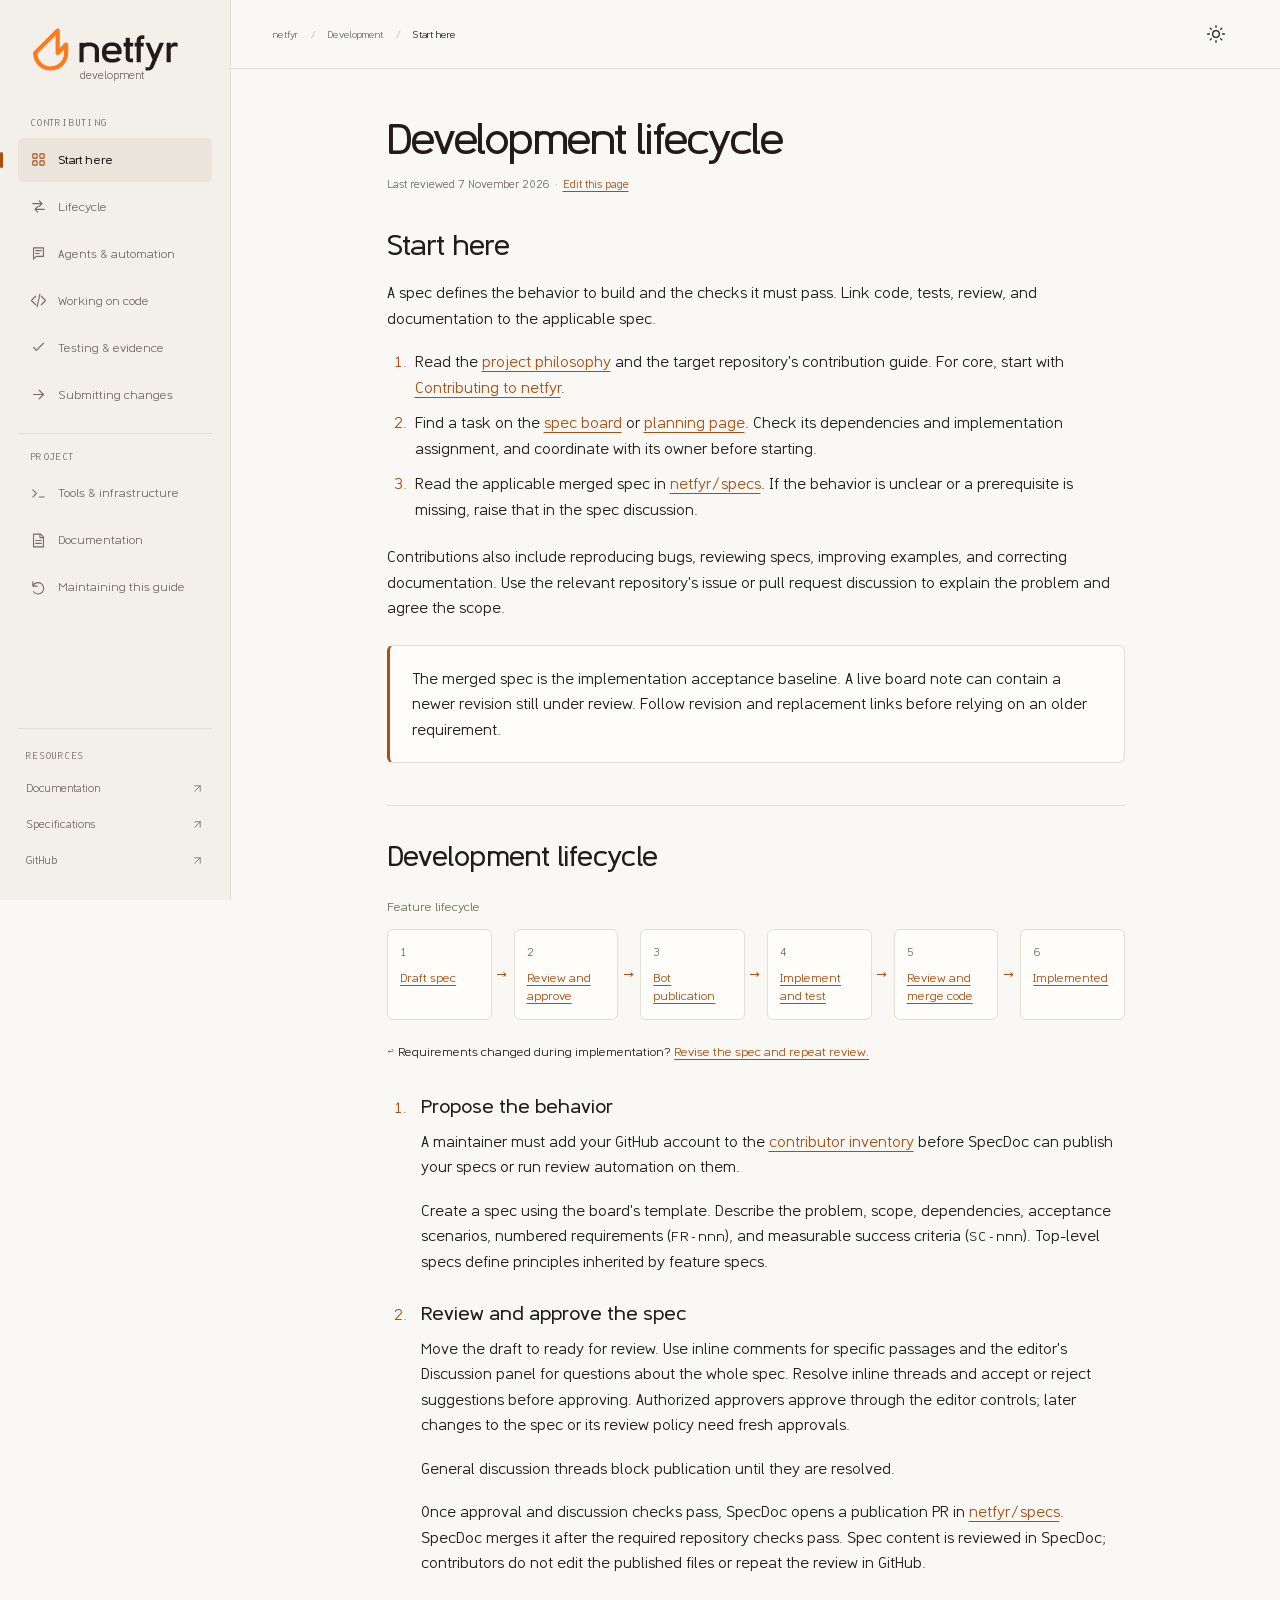
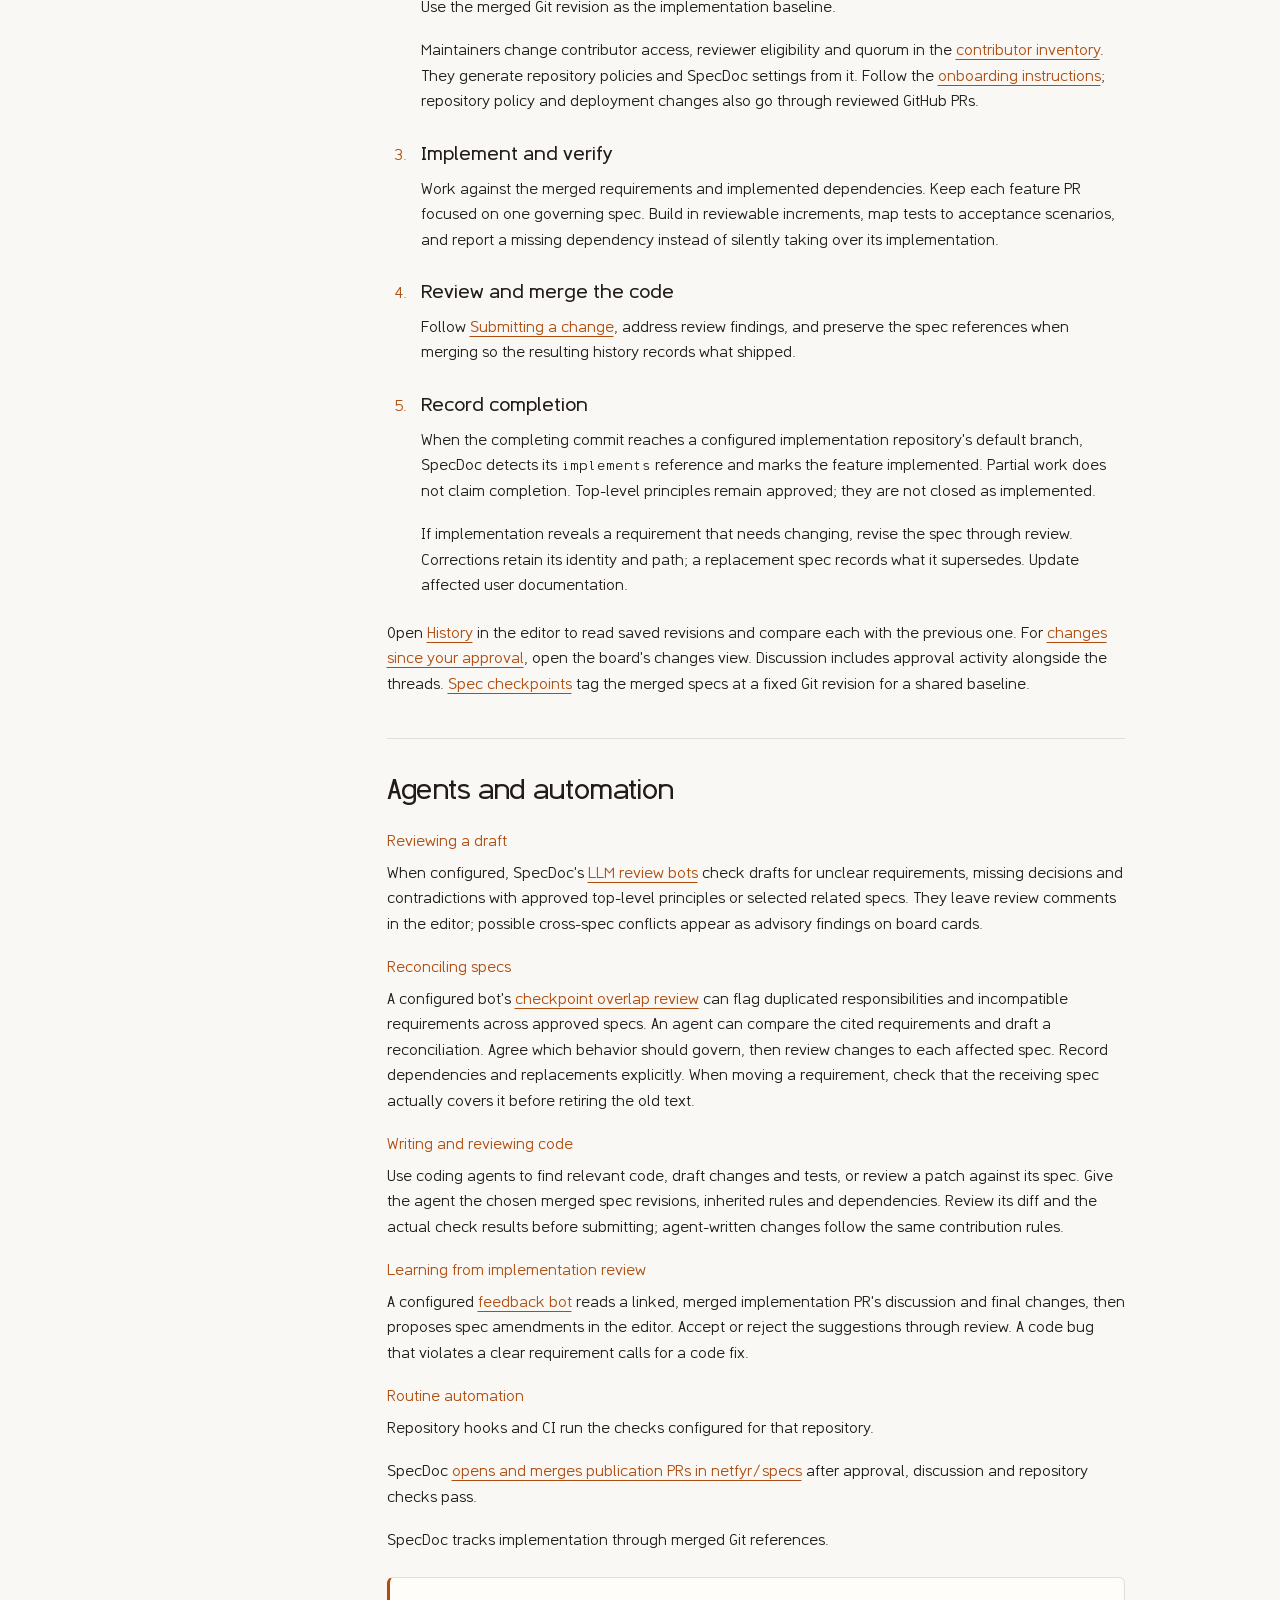
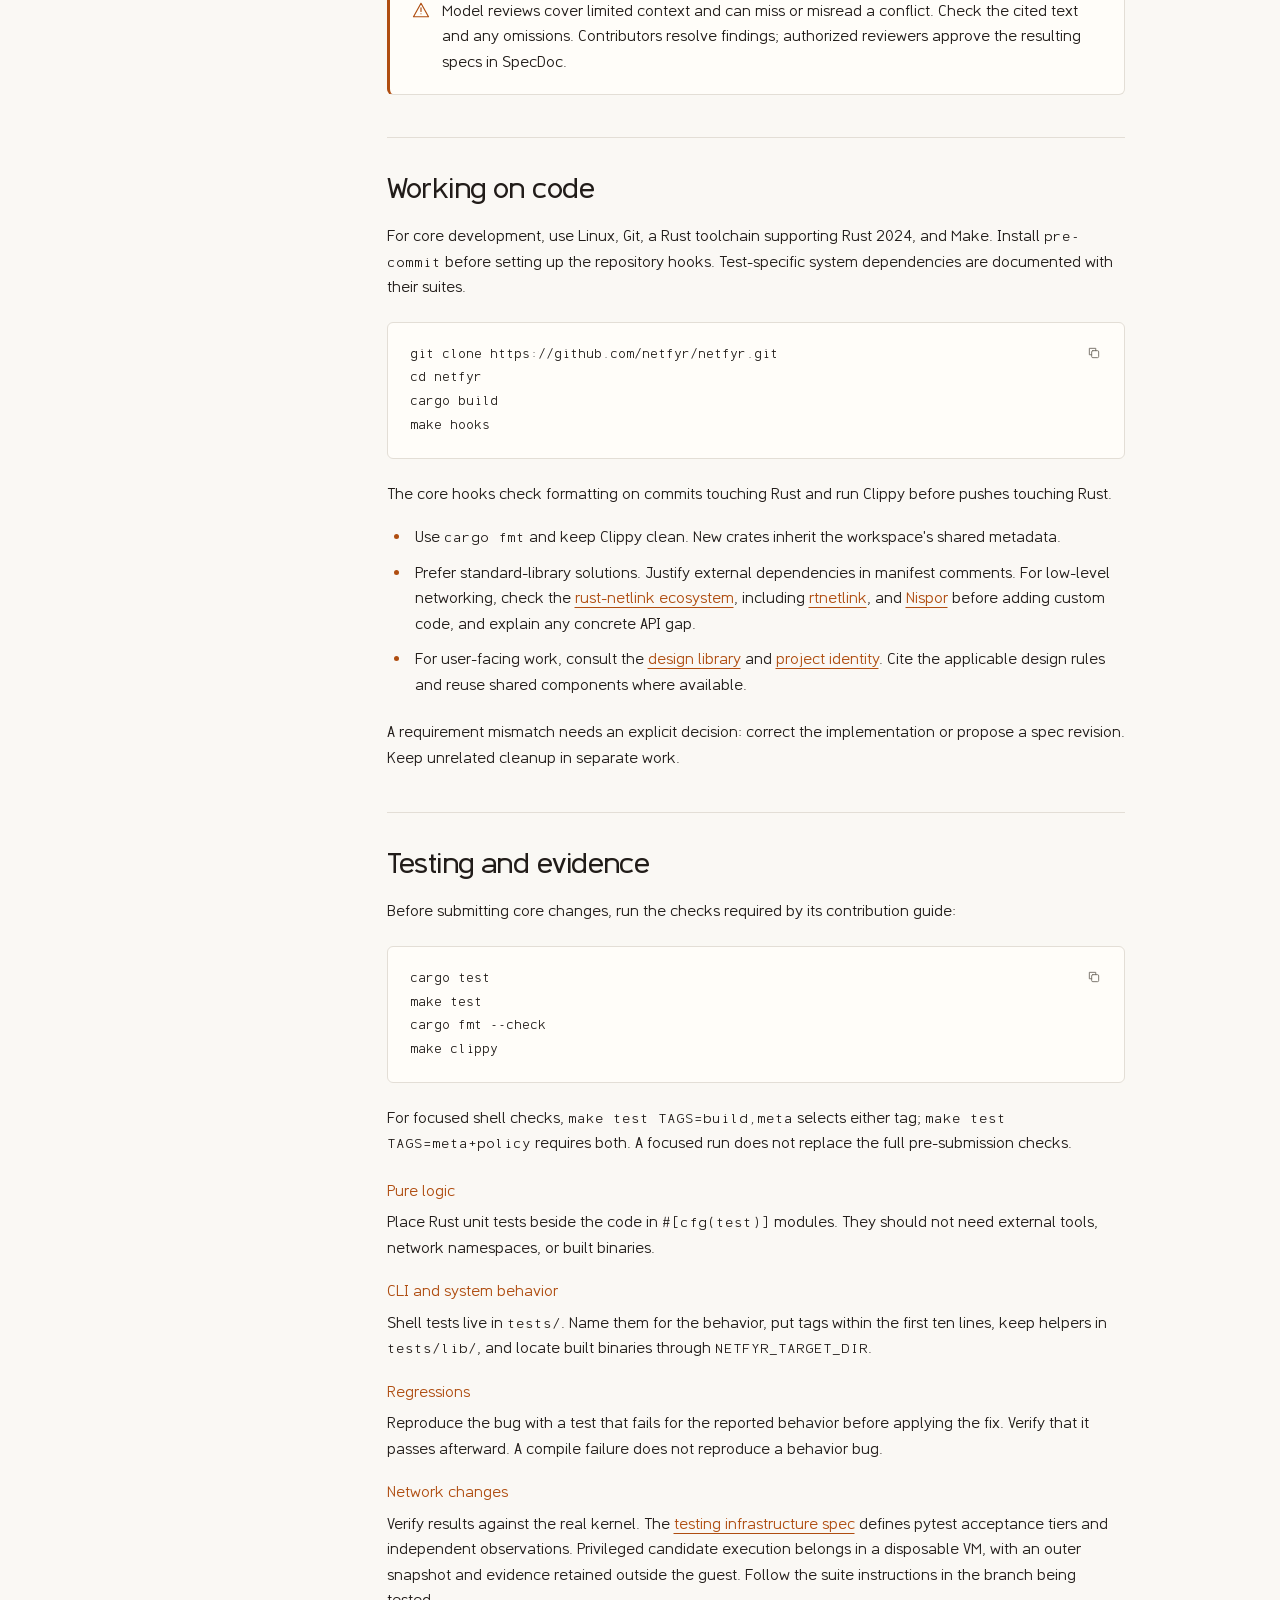
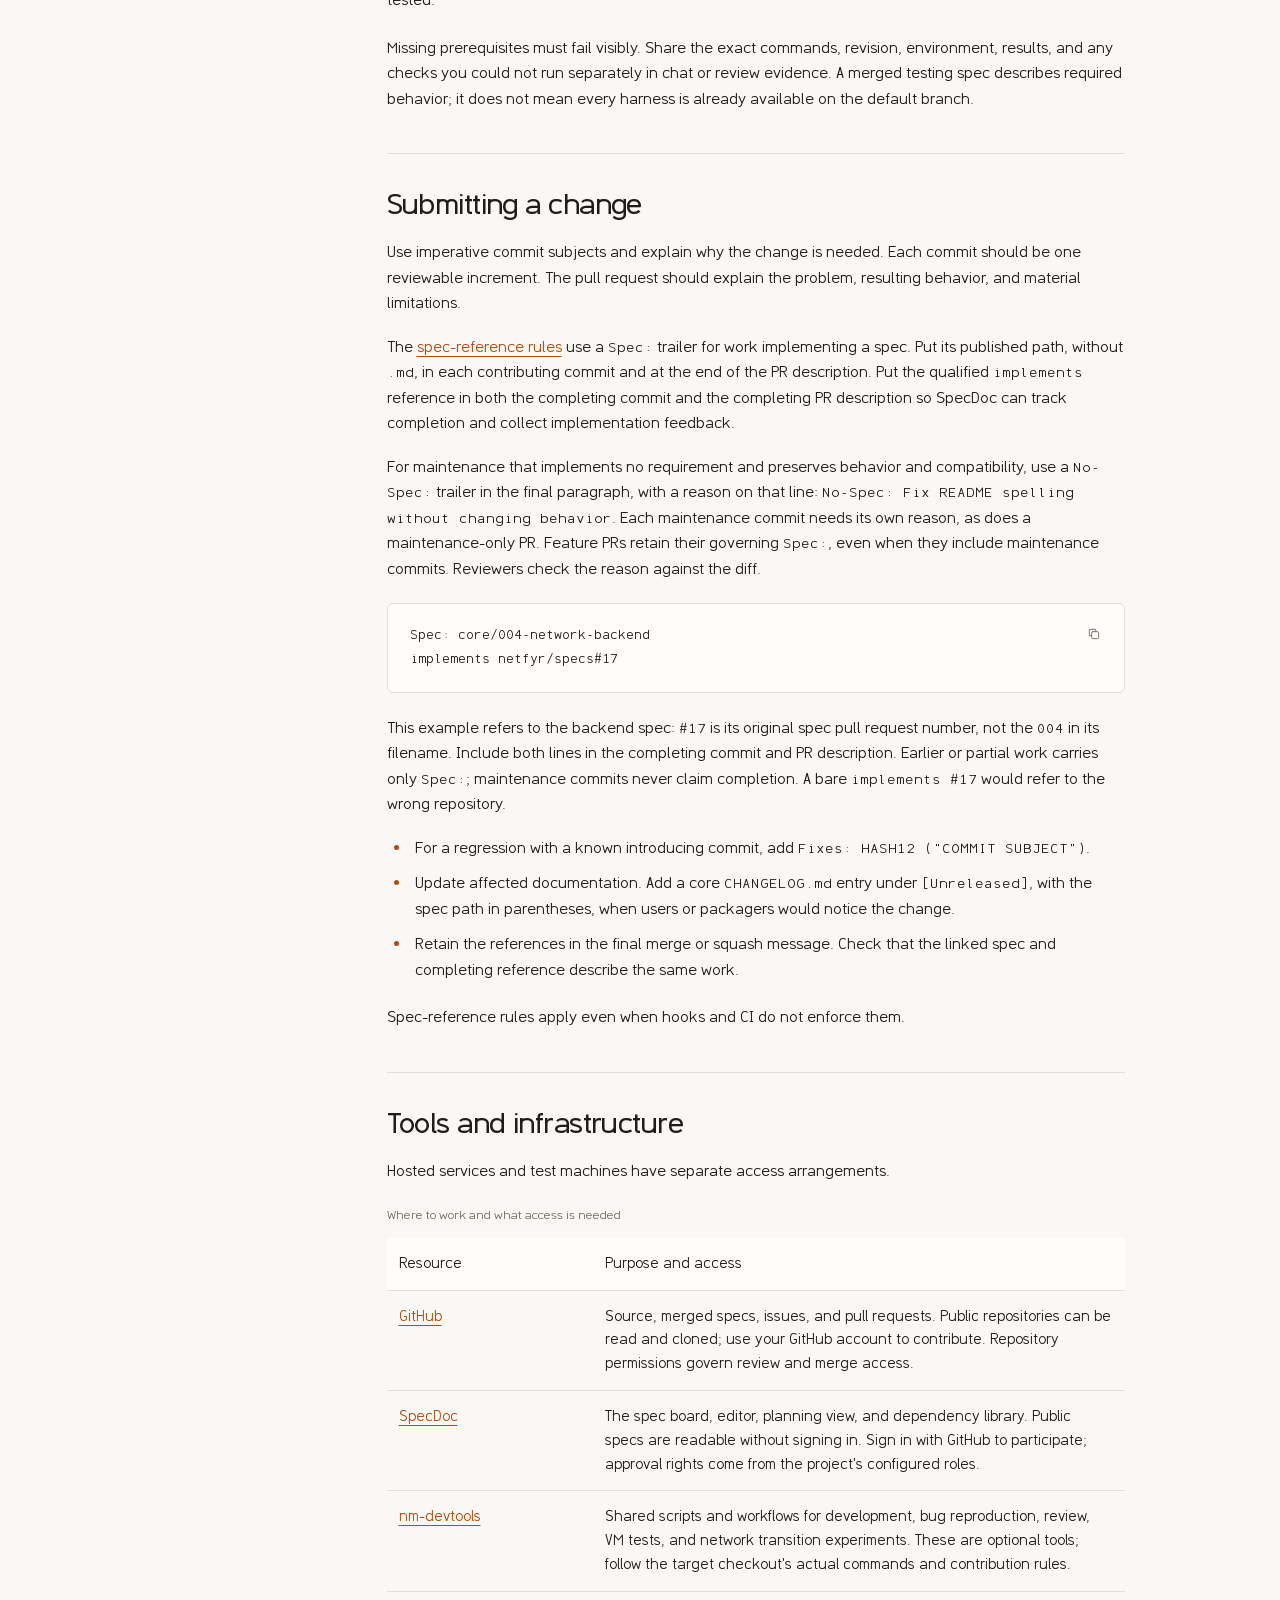
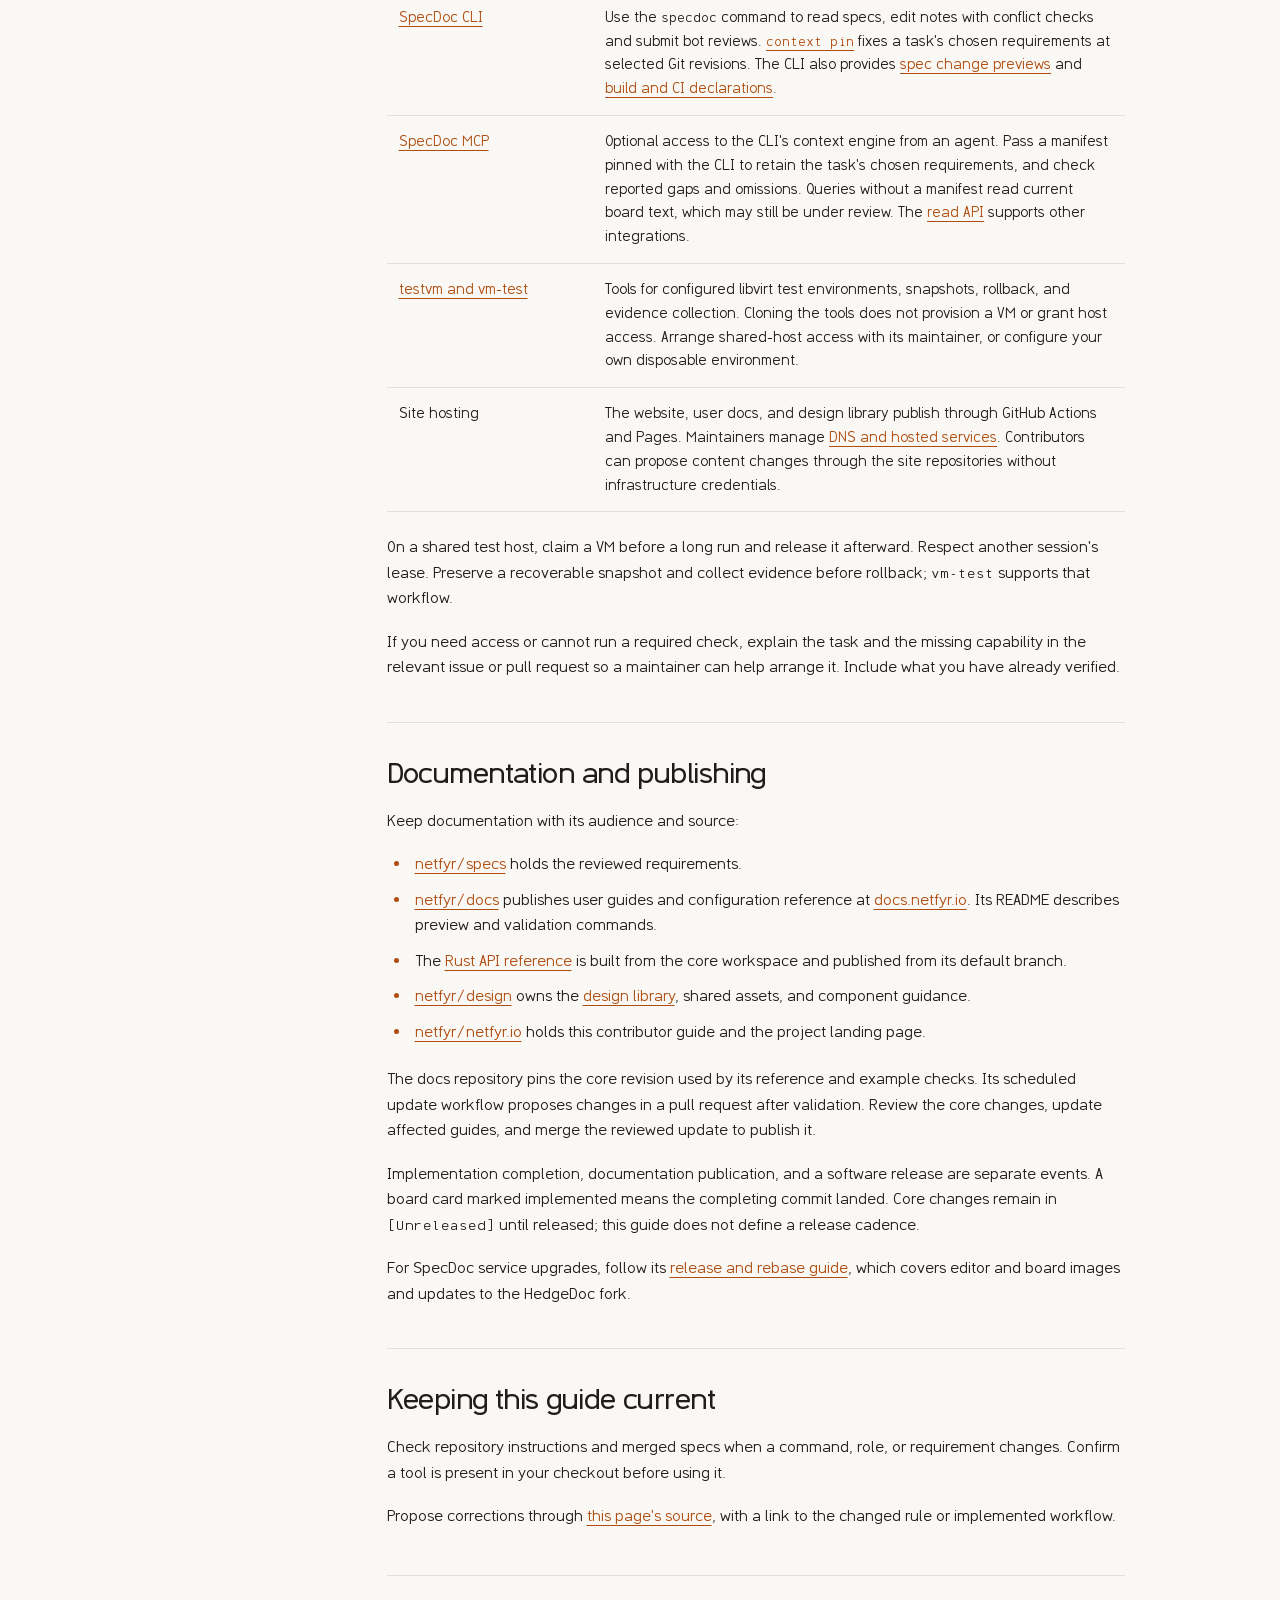
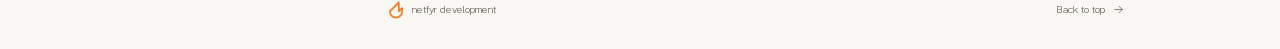
==== commit b858ba8f: "Document contributor access and spec publication Point onboarding at the infra contributor inventory" ====
--- a/public/development/index.html
+++ b/public/development/index.html
@@ -1,5 +1,5 @@
 <!doctype html>
-<html lang="en" data-ui-theme>
+<html lang="en" data-ui-theme prefix="og: https://ogp.me/ns#">
   <head>
     <meta charset="utf-8">
     <meta name="viewport" content="width=device-width, initial-scale=1">
@@ -19,6 +19,21 @@
     </script>
     <title>Development lifecycle · netfyr</title>
     <link rel="canonical" href="https://netfyr.io/development/">
+    <meta property="og:type" content="website">
+    <meta property="og:site_name" content="netfyr">
+    <meta property="og:title" content="Development lifecycle · netfyr">
+    <meta property="og:description" content="A contributor's guide to netfyr: specifications, implementation, testing, review, development tools, and infrastructure.">
+    <meta property="og:url" content="https://netfyr.io/development/">
+    <meta property="og:image" content="https://netfyr.io/assets/social/wireless.jpg">
+    <meta property="og:image:type" content="image/jpeg">
+    <meta property="og:image:width" content="1200">
+    <meta property="og:image:height" content="630">
+    <meta property="og:image:alt" content="A terminal-style wireless mast with orange signal strokes on a dark screen.">
+    <meta name="twitter:card" content="summary_large_image">
+    <meta name="twitter:title" content="Development lifecycle · netfyr">
+    <meta name="twitter:description" content="A contributor's guide to netfyr: specifications, implementation, testing, review, development tools, and infrastructure.">
+    <meta name="twitter:image" content="https://netfyr.io/assets/social/wireless.jpg">
+    <meta name="twitter:image:alt" content="A terminal-style wireless mast with orange signal strokes on a dark screen.">
     <link rel="icon" href="../assets/netfyr-mark-orange.svg" type="image/svg+xml">
     <link rel="preload" href="../assets/netfyrsans-Regular.woff2" as="font" type="font/woff2" crossorigin>
     <link rel="preload" href="../assets/netfyrsans-SemiBold.woff2" as="font" type="font/woff2" crossorigin>
@@ -76,7 +91,7 @@
       <main class="page-layout" id="content" tabindex="-1">
       <header class="article-header">
         <h1>Development lifecycle</h1>
-        <p class="page-meta">Last reviewed <time datetime="2026-10-23">23 October 2026</time> · <a href="https://github.com/netfyr/netfyr.io/edit/main/public/development/index.html">Edit this page</a></p>
+        <p class="page-meta">Last reviewed <time datetime="2026-11-07">7 November 2026</time> · <a href="https://github.com/netfyr/netfyr.io/edit/main/public/development/index.html">Edit this page</a></p>
       </header>
       <div class="article-body">
         <section aria-labelledby="start">
@@ -110,14 +125,16 @@
           <ol class="stages">
             <li>
               <h3 id="propose-behavior">Propose the behavior</h3>
+              <p>A maintainer must add your GitHub account to the <a href="https://github.com/netfyr/infra/blob/main/terraform/github-org/governance.auto.tfvars.json">contributor inventory</a> before SpecDoc can publish your specs or run review automation on them.</p>
               <p>Create a spec using the board's template. Describe the problem, scope, dependencies, acceptance scenarios, numbered requirements (<code>FR-nnn</code>), and measurable success criteria (<code>SC-nnn</code>). Top-level specs define principles inherited by feature specs.</p>
             </li>
             <li>
               <h3 id="review-spec">Review and approve the spec</h3>
-              <p>Move the draft to ready for review. Discuss comments and accept or reject suggestions in the editor. Authorized approvers approve through the editor controls; the current roster and quorum live in <a href="https://github.com/netfyr/specs/blob/main/roles.yml">roles.yml</a>.</p>
-              <p id="merge-spec">Once approval and discussion checks pass, SpecDoc opens a publication PR in <a href="https://github.com/netfyr/specs">netfyr/specs</a>. Spec content is reviewed in SpecDoc; contributors do not edit the published files or repeat the review in GitHub.</p>
-              <p>Automatic merging by the publication bot is still pending. Approval alone does not publish the spec; use the merged Git revision as the implementation baseline.</p>
-              <p>Maintainers handle onboarding, access and repository or bot configuration through reviewed GitHub PRs. This includes <code>roles.yml</code> changes to reviewer eligibility, quorum or the feedback-bot selection.</p>
+              <p>Move the draft to ready for review. Use inline comments for specific passages and the editor's Discussion panel for questions about the whole spec. Resolve inline threads and accept or reject suggestions before approving. Authorized approvers approve through the editor controls; later changes to the spec or its review policy need fresh approvals.</p>
+              <p>General discussion threads block publication until they are resolved.</p>
+              <p id="merge-spec">Once approval and discussion checks pass, SpecDoc opens a publication PR in <a href="https://github.com/netfyr/specs">netfyr/specs</a>. SpecDoc merges it after the required repository checks pass. Spec content is reviewed in SpecDoc; contributors do not edit the published files or repeat the review in GitHub.</p>
+              <p>Use the merged Git revision as the implementation baseline.</p>
+              <p>Maintainers change contributor access, reviewer eligibility and quorum in the <a href="https://github.com/netfyr/infra/blob/main/terraform/github-org/governance.auto.tfvars.json">contributor inventory</a>. They generate repository policies and SpecDoc settings from it. Follow the <a href="https://github.com/netfyr/infra/blob/main/docs/contributors.md">onboarding instructions</a>; repository policy and deployment changes also go through reviewed GitHub PRs.</p>
             </li>
             <li>
               <h3 id="implement-verify">Implement and verify</h3>
@@ -125,7 +142,7 @@
             </li>
             <li>
               <h3 id="review-code">Review and merge the code</h3>
-              <p>Submit the behavior change, test evidence, documentation, and known limitations together. Address review findings and rerun the affected checks. Preserve the spec references when merging so the resulting history records what shipped.</p>
+              <p>Follow <a href="#submitting">Submitting a change</a>, address review findings, and preserve the spec references when merging so the resulting history records what shipped.</p>
             </li>
             <li>
               <h3 id="close-loop">Record completion</h3>
@@ -133,7 +150,7 @@
               <p>If implementation reveals a requirement that needs changing, revise the spec through review. Corrections retain its identity and path; a replacement spec records what it supersedes. Update affected user documentation.</p>
             </li>
           </ol>
-          <p>SpecDoc's <a href="https://specdoc.josie.cloud/spec-lifecycle/#what-changed">review snapshots and diffs</a> compare the text at status changes, approvals and publication. <a href="https://specdoc.josie.cloud/spec-checkpoints/">Spec checkpoints</a> tag the merged specs at a fixed Git revision for a shared baseline.</p>
+          <p>Open <a href="https://specdoc.josie.cloud/spec-lifecycle/#what-changed">History</a> in the editor to read saved revisions and compare each with the previous one. For <a href="https://specdoc.josie.cloud/spec-lifecycle/#what-changed">changes since your approval</a>, open the board's changes view. Discussion includes approval activity alongside the threads. <a href="https://specdoc.josie.cloud/spec-checkpoints/">Spec checkpoints</a> tag the merged specs at a fixed Git revision for a shared baseline.</p>
         </section>
 
         <section aria-labelledby="automation">
@@ -150,7 +167,7 @@
             <dt>Routine automation</dt>
             <dd>
               <p>Repository hooks and CI run the checks configured for that repository.</p>
-              <p>SpecDoc opens publication PRs after approval and discussion checks pass. The <a href="#merge-spec">publication step</a> describes the remaining rollout requirement.</p>
+              <p>SpecDoc <a href="#merge-spec">opens and merges publication PRs in netfyr/specs</a> after approval, discussion and repository checks pass.</p>
               <p>SpecDoc tracks implementation through merged Git references.</p>
             </dd>
           </dl>
@@ -193,7 +210,7 @@
               <svg viewBox="0 0 24 24" aria-hidden="true"><rect x="8" y="8" width="12" height="12" rx="2"/><path d="M15 8V4H4v11h4"/></svg>
             </button>
           </div>
-          <p>For a focused shell test run, <code>make test TAGS=ipv4,routing</code> selects either tag; <code>make test TAGS=ipv4+routing</code> requires both. A focused run does not replace the full pre-submission checks.</p>
+          <p>For focused shell checks, <code>make test TAGS=build,meta</code> selects either tag; <code>make test TAGS=meta+policy</code> requires both. A focused run does not replace the full pre-submission checks.</p>
           <dl>
             <dt>Pure logic</dt>
             <dd>Place Rust unit tests beside the code in <code>#[cfg(test)]</code> modules. They should not need external tools, network namespaces, or built binaries.</dd>
@@ -211,7 +228,7 @@
           <h2 id="submitting">Submitting a change</h2>
           <p>Use imperative commit subjects and explain why the change is needed. Each commit should be one reviewable increment. The pull request should explain the problem, resulting behavior, and material limitations.</p>
           <p>The <a href="https://github.com/netfyr/specs/blob/main/workspace/009-spec-references-in-commits-and-pull-requests.md">spec-reference rules</a> use a <code>Spec:</code> trailer for work implementing a spec. Put its published path, without <code>.md</code>, in each contributing commit and at the end of the PR description. Put the qualified <code>implements</code> reference in both the completing commit and the completing PR description so SpecDoc can track completion and collect implementation feedback.</p>
-          <p>A proposed maintenance exception uses <code>No-Spec: Fix README spelling without changing behavior</code> for work without a related spec. It requires a concrete reason in each maintenance commit and in a maintenance-only PR; feature PRs retain their governing <code>Spec:</code>. This exception depends on the SPEC-009 amendment being published and the matching checker landing. Until then, the published spec-reference rules apply.</p>
+          <p>For maintenance that implements no requirement and preserves behavior and compatibility, use a <code>No-Spec:</code> trailer in the final paragraph, with a reason on that line: <code>No-Spec: Fix README spelling without changing behavior</code>. Each maintenance commit needs its own reason, as does a maintenance-only PR. Feature PRs retain their governing <code>Spec:</code>, even when they include maintenance commits. Reviewers check the reason against the diff.</p>
           <div class="code-block">
             <pre tabindex="0" aria-label="Specification commit references"><code>Spec: core/004-network-backend
 implements netfyr/specs#17</code></pre>
@@ -249,11 +266,11 @@
               </tr>
               <tr>
                 <th scope="row"><a href="https://specdoc.josie.cloud/cli/">SpecDoc CLI</a></th>
-                <td>Use the <code>specdoc</code> command to read specs, edit notes with conflict checks and submit bot reviews. The CLI guide covers installation, authentication and structured output.</td>
+                <td>Use the <code>specdoc</code> command to read specs, edit notes with conflict checks and submit bot reviews. <a href="https://specdoc.josie.cloud/context-graph/#pinned-task-context"><code>context pin</code></a> fixes a task's chosen requirements at selected Git revisions. The CLI also provides <a href="https://specdoc.josie.cloud/change-preview/">spec change previews</a> and <a href="https://specdoc.josie.cloud/build-context/">build and CI declarations</a>.</td>
               </tr>
               <tr>
                 <th scope="row"><a href="https://specdoc.josie.cloud/context-graph/#setup">SpecDoc MCP</a></th>
-                <td>Optional context tools for agents: <code>context</code>, <code>brief</code>, <code>search</code>, <code>get</code>, <code>neighbors</code> and <code>trace</code>. Check freshness and truncation notices. History links help find requirements; they do not prove compliance. The <a href="https://specdoc.josie.cloud/api/">read API</a> supports other integrations.</td>
+                <td>Optional access to the CLI's context engine from an agent. Pass a manifest pinned with the CLI to retain the task's chosen requirements, and check reported gaps and omissions. Queries without a manifest read current board text, which may still be under review. The <a href="https://specdoc.josie.cloud/api/">read API</a> supports other integrations.</td>
               </tr>
               <tr>
                 <th scope="row"><a href="https://github.com/pfeifferj/nm-devtools/blob/main/skills/testvm/SKILL.md">testvm and vm-test</a></th>
@@ -275,6 +292,7 @@
           <ul>
             <li><a href="https://github.com/netfyr/specs">netfyr/specs</a> holds the reviewed requirements.</li>
             <li><a href="https://github.com/netfyr/docs">netfyr/docs</a> publishes user guides and configuration reference at <a href="https://docs.netfyr.io/">docs.netfyr.io</a>. Its README describes preview and validation commands.</li>
+            <li>The <a href="https://netfyr.github.io/netfyr/">Rust API reference</a> is built from the core workspace and published from its default branch.</li>
             <li><a href="https://github.com/netfyr/design">netfyr/design</a> owns the <a href="https://design.netfyr.io/">design library</a>, shared assets, and component guidance.</li>
             <li><a href="https://github.com/netfyr/netfyr.io">netfyr/netfyr.io</a> holds this contributor guide and the project landing page.</li>
           </ul>
@@ -286,7 +304,7 @@
         <section aria-labelledby="maintaining">
           <h2 id="maintaining">Keeping this guide current</h2>
           <p>Check repository instructions and merged specs when a command, role, or requirement changes. Confirm a tool is present in your checkout before using it.</p>
-          <p>Propose corrections through <a href="https://github.com/netfyr/netfyr.io/edit/main/public/development/index.html">this page's source</a>, with a link to the changed rule or implemented workflow. Keep new plans clearly identified until the corresponding tooling or service is available.</p>
+          <p>Propose corrections through <a href="https://github.com/netfyr/netfyr.io/edit/main/public/development/index.html">this page's source</a>, with a link to the changed rule or implemented workflow.</p>
         </section>
       </div>
 
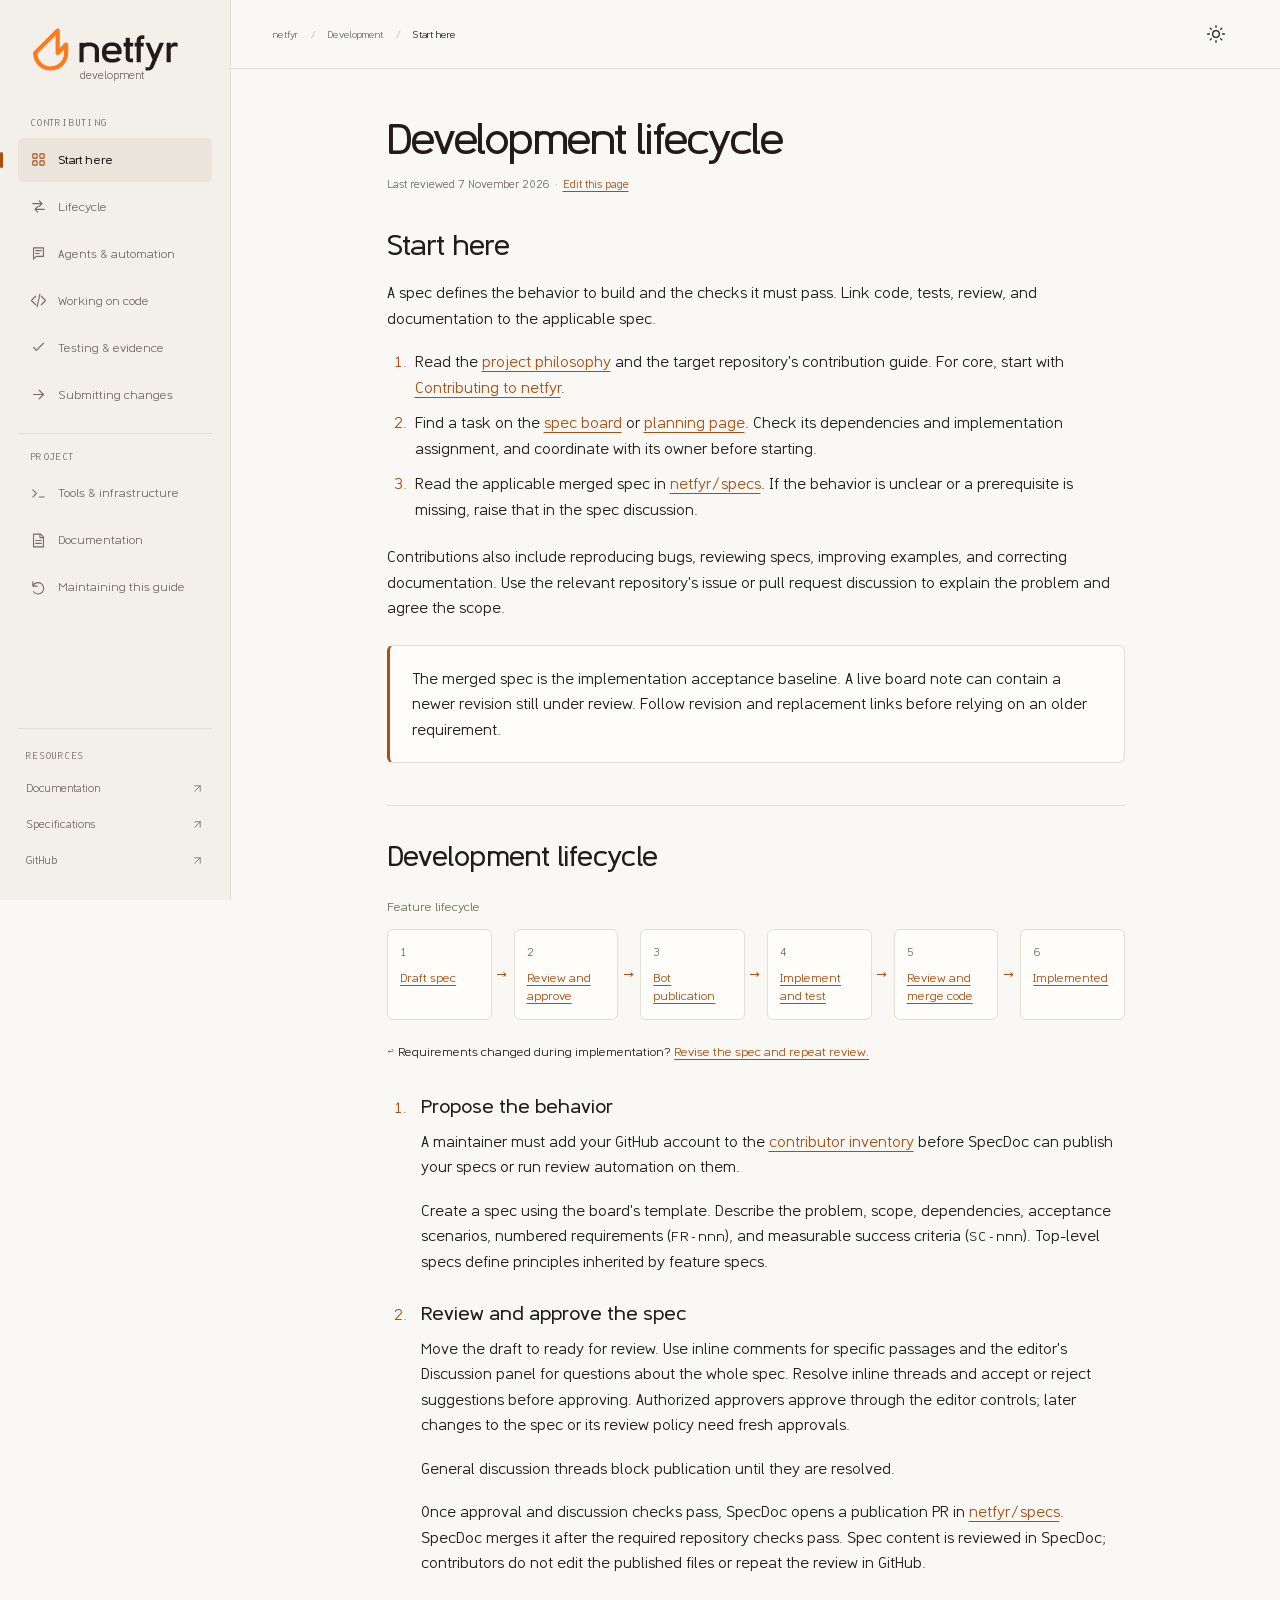
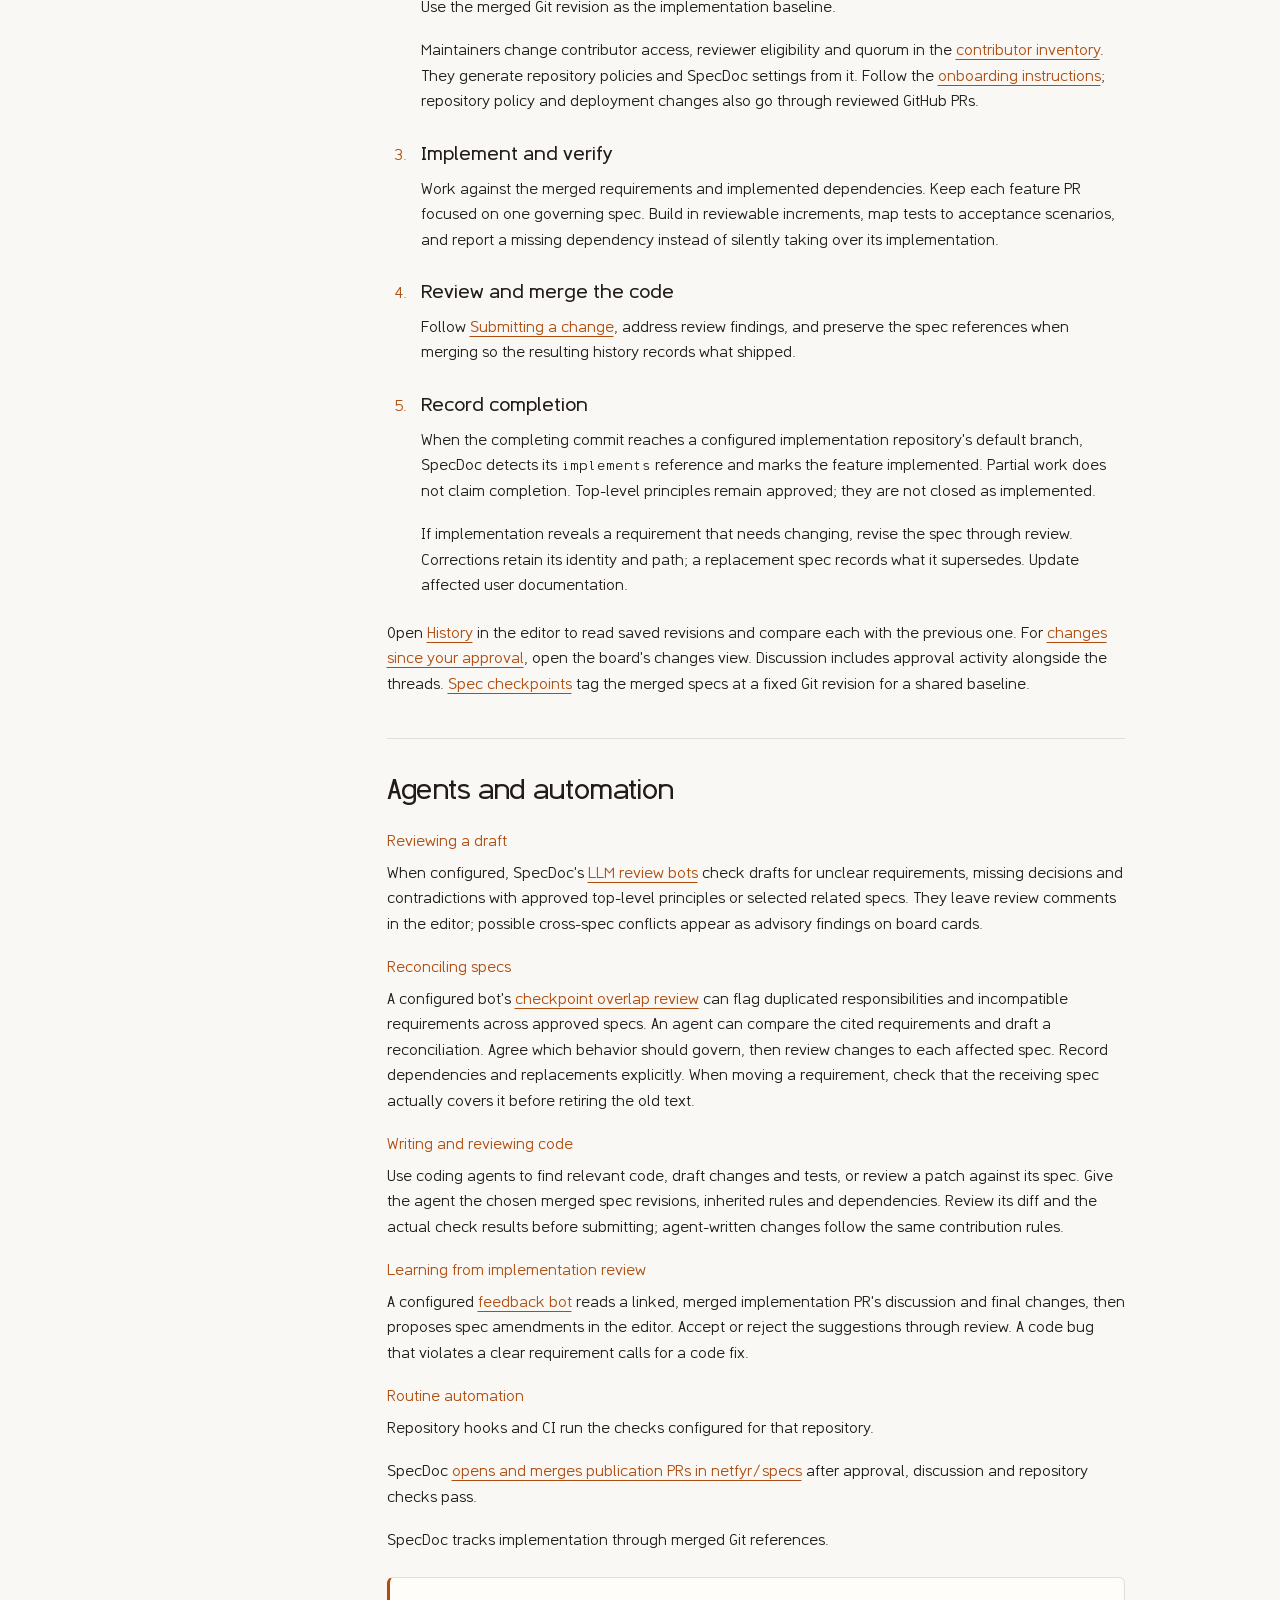
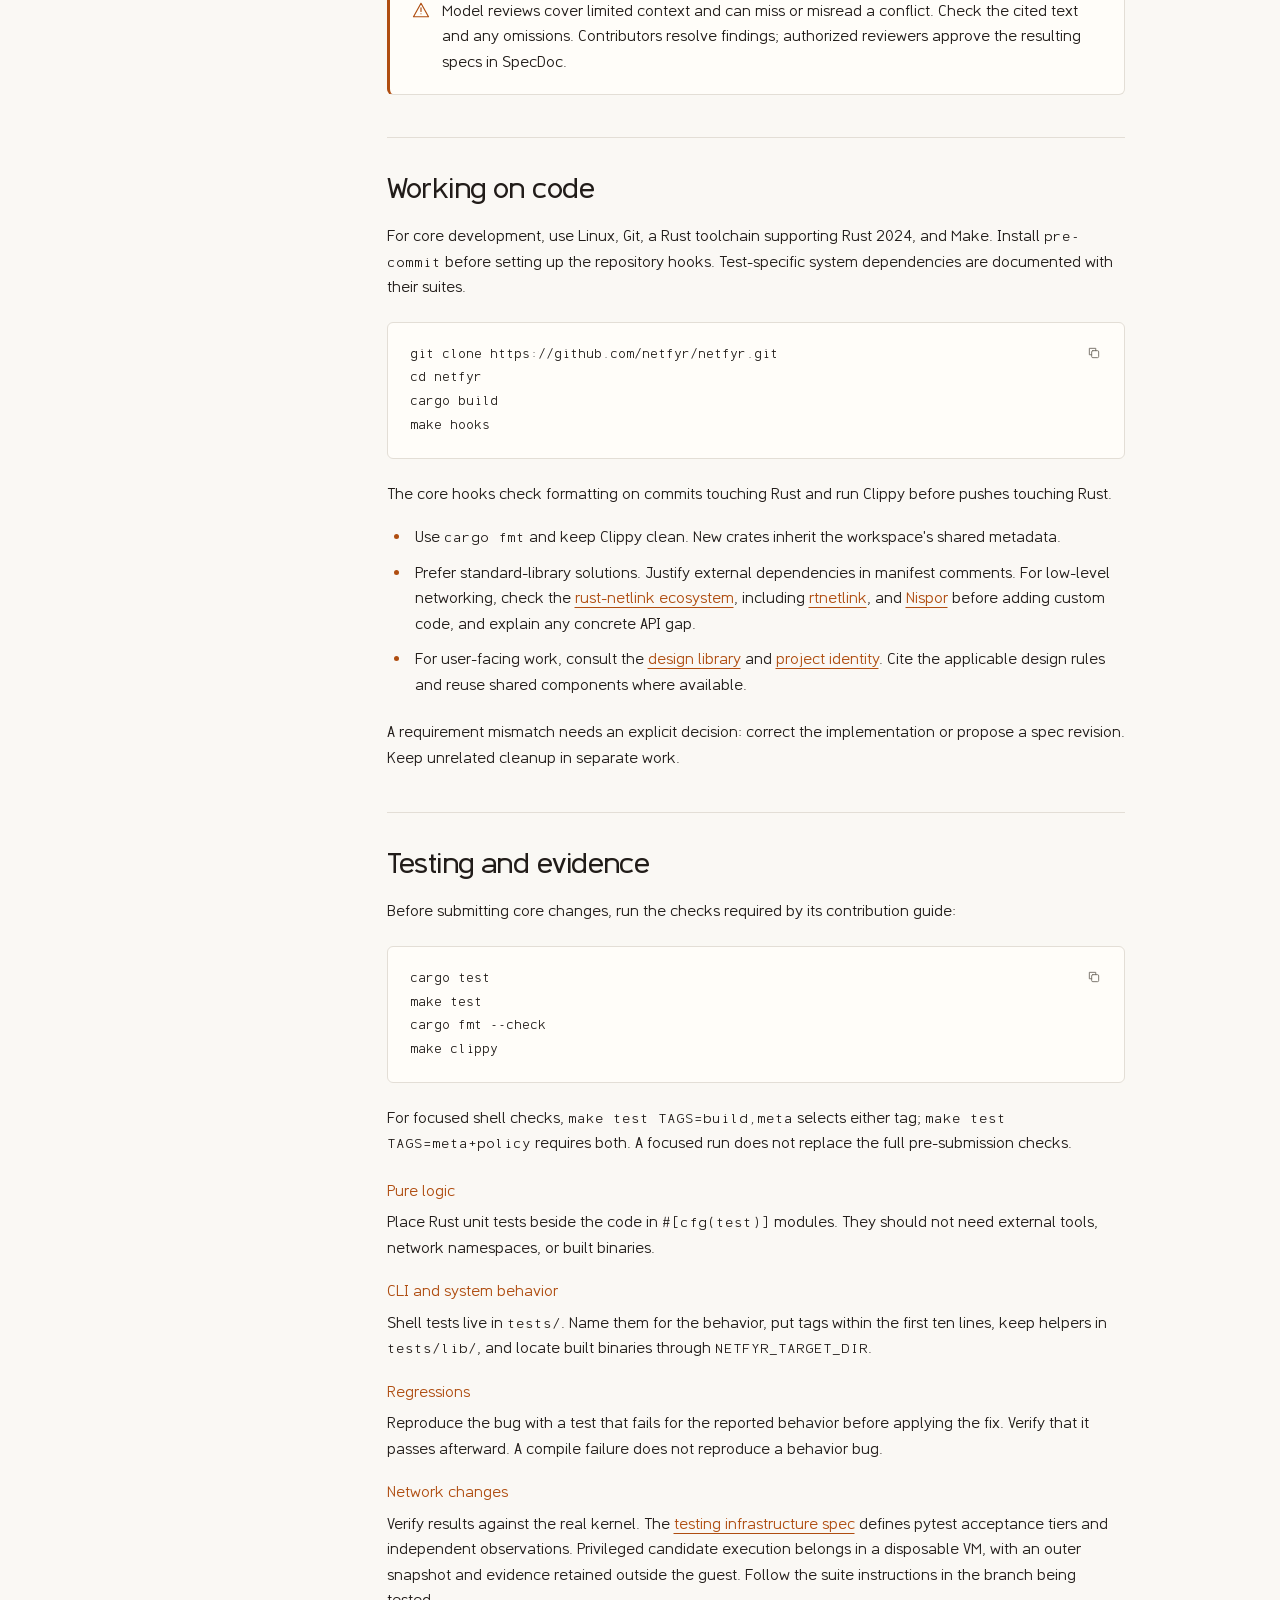
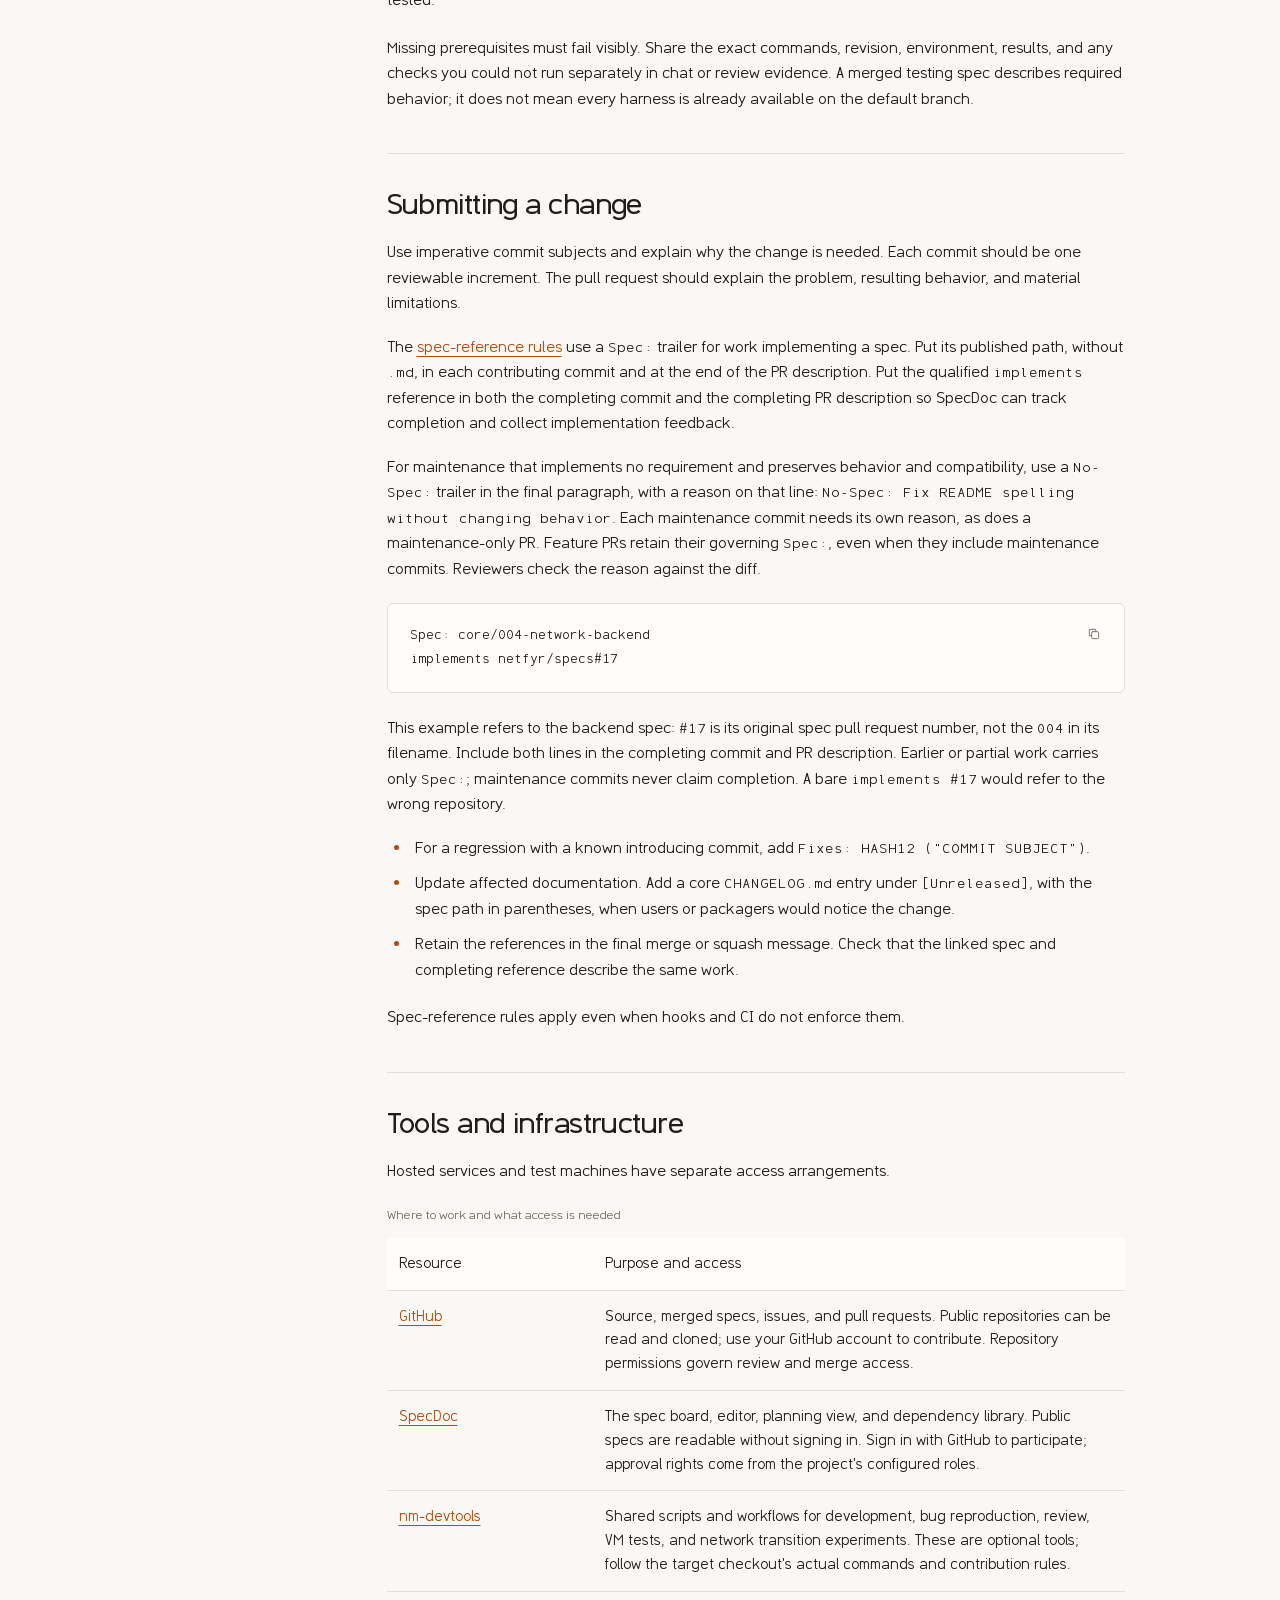
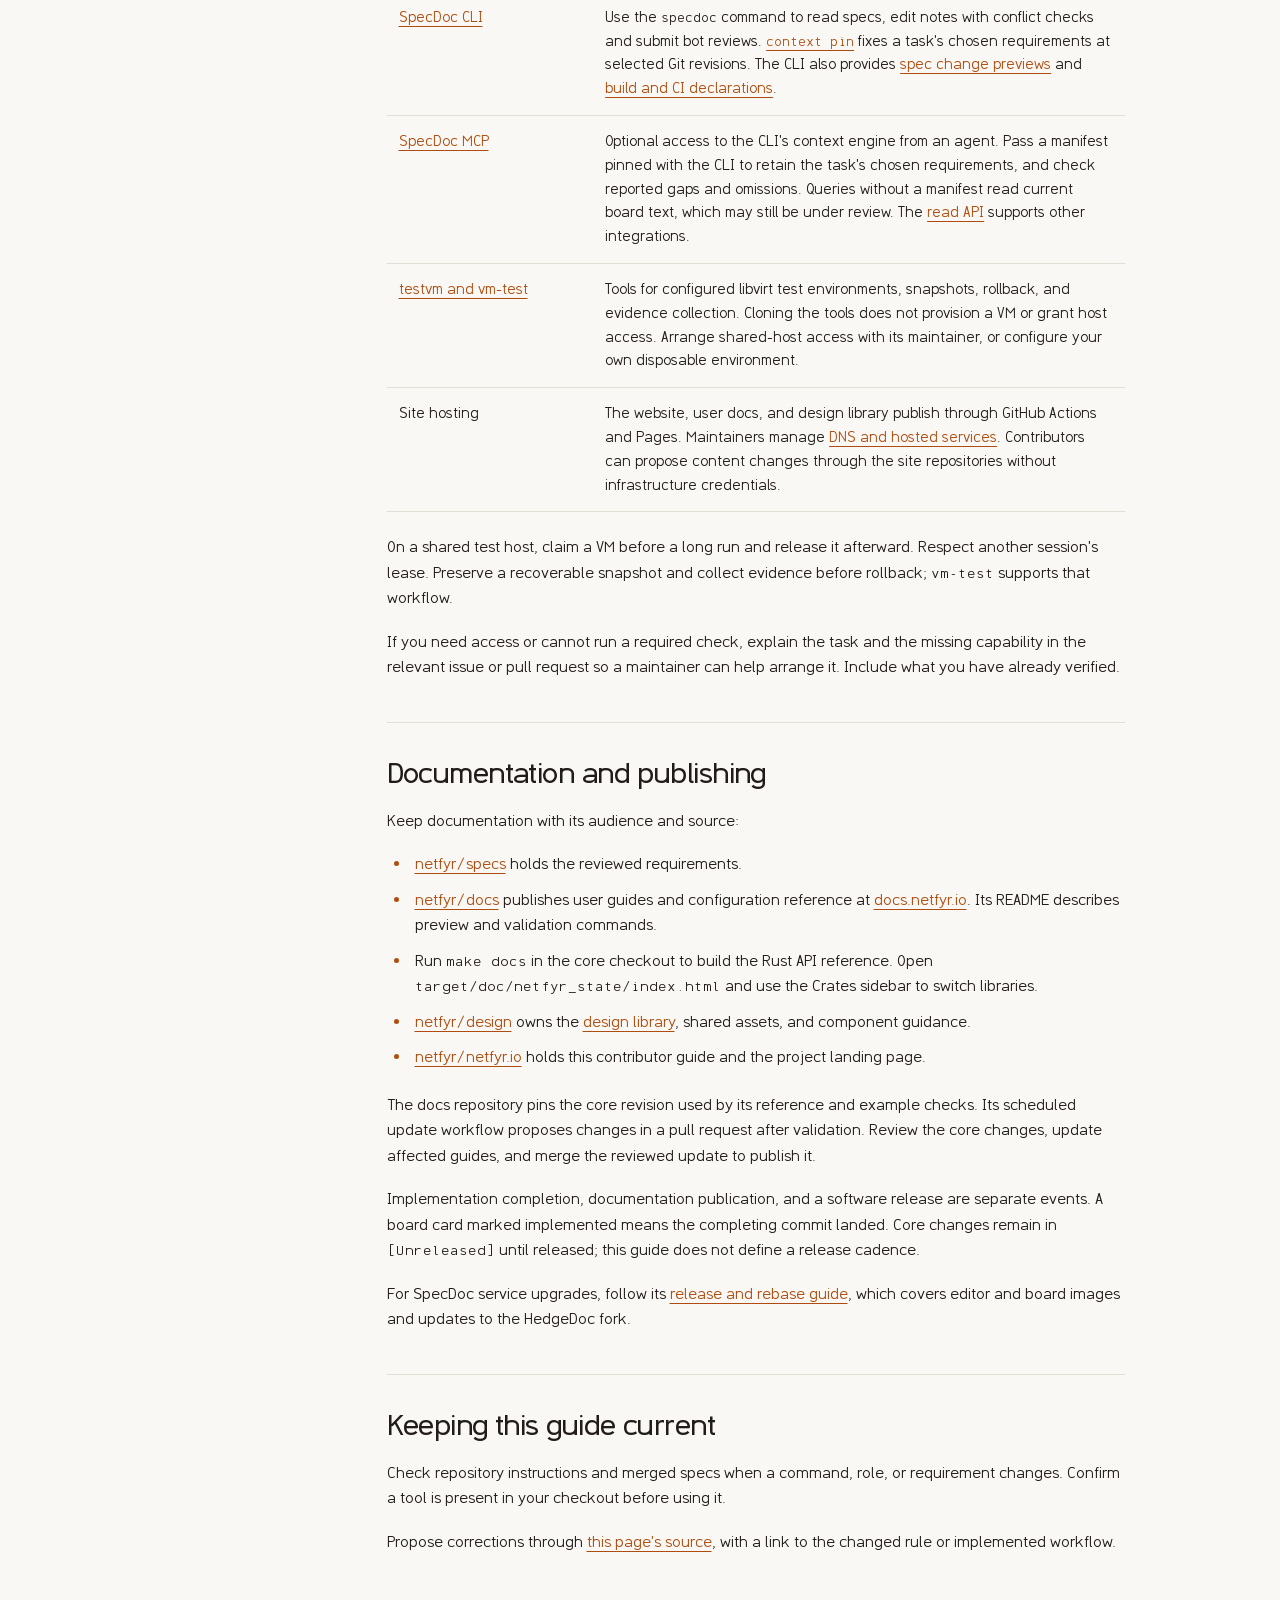
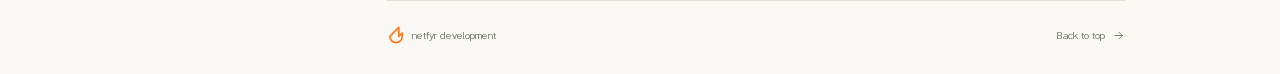
==== commit 3102fca5: "Point API documentation readers to the Cargo build Replace the unpublished Pages link with the local" ====
--- a/public/development/index.html
+++ b/public/development/index.html
@@ -292,7 +292,7 @@
           <ul>
             <li><a href="https://github.com/netfyr/specs">netfyr/specs</a> holds the reviewed requirements.</li>
             <li><a href="https://github.com/netfyr/docs">netfyr/docs</a> publishes user guides and configuration reference at <a href="https://docs.netfyr.io/">docs.netfyr.io</a>. Its README describes preview and validation commands.</li>
-            <li>The <a href="https://netfyr.github.io/netfyr/">Rust API reference</a> is built from the core workspace and published from its default branch.</li>
+            <li>Run <code>make docs</code> in the core checkout to build the Rust API reference. Open <code>target/doc/netfyr_state/index.html</code> and use the Crates sidebar to switch libraries.</li>
             <li><a href="https://github.com/netfyr/design">netfyr/design</a> owns the <a href="https://design.netfyr.io/">design library</a>, shared assets, and component guidance.</li>
             <li><a href="https://github.com/netfyr/netfyr.io">netfyr/netfyr.io</a> holds this contributor guide and the project landing page.</li>
           </ul>
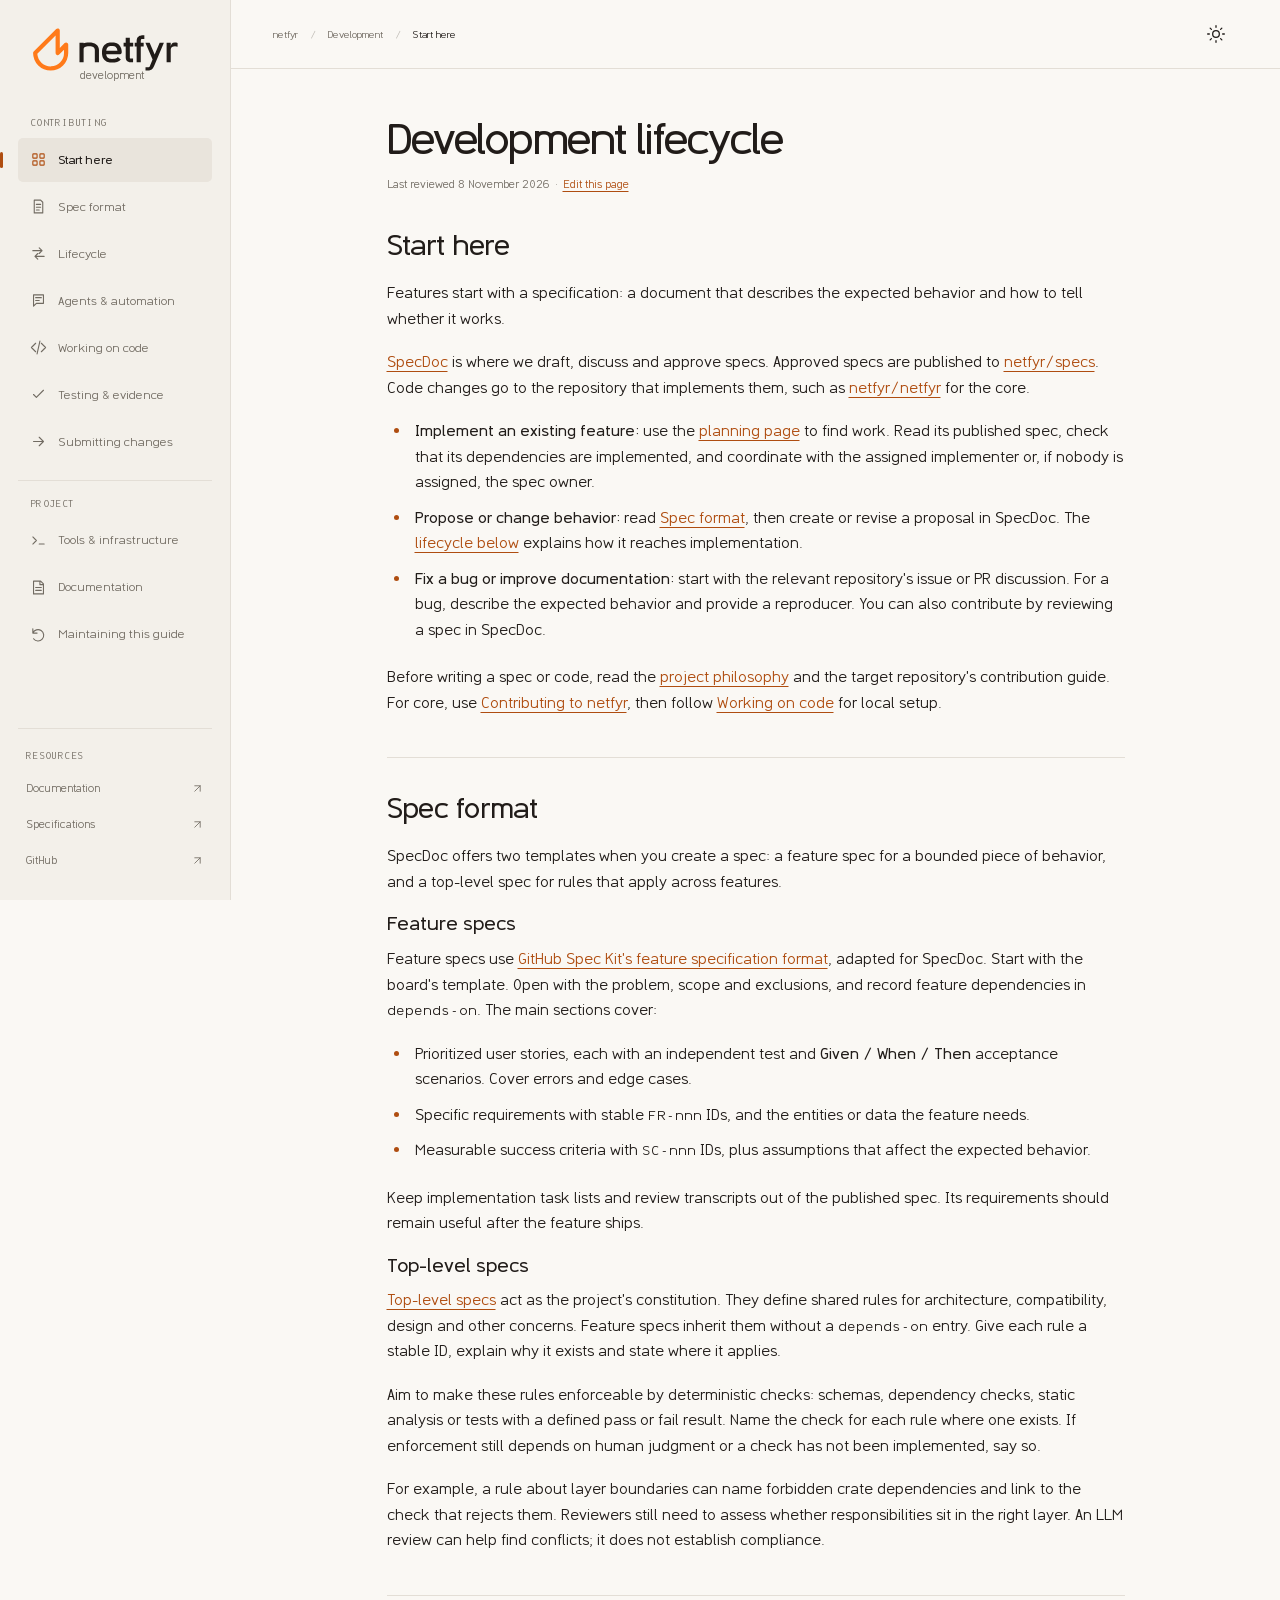
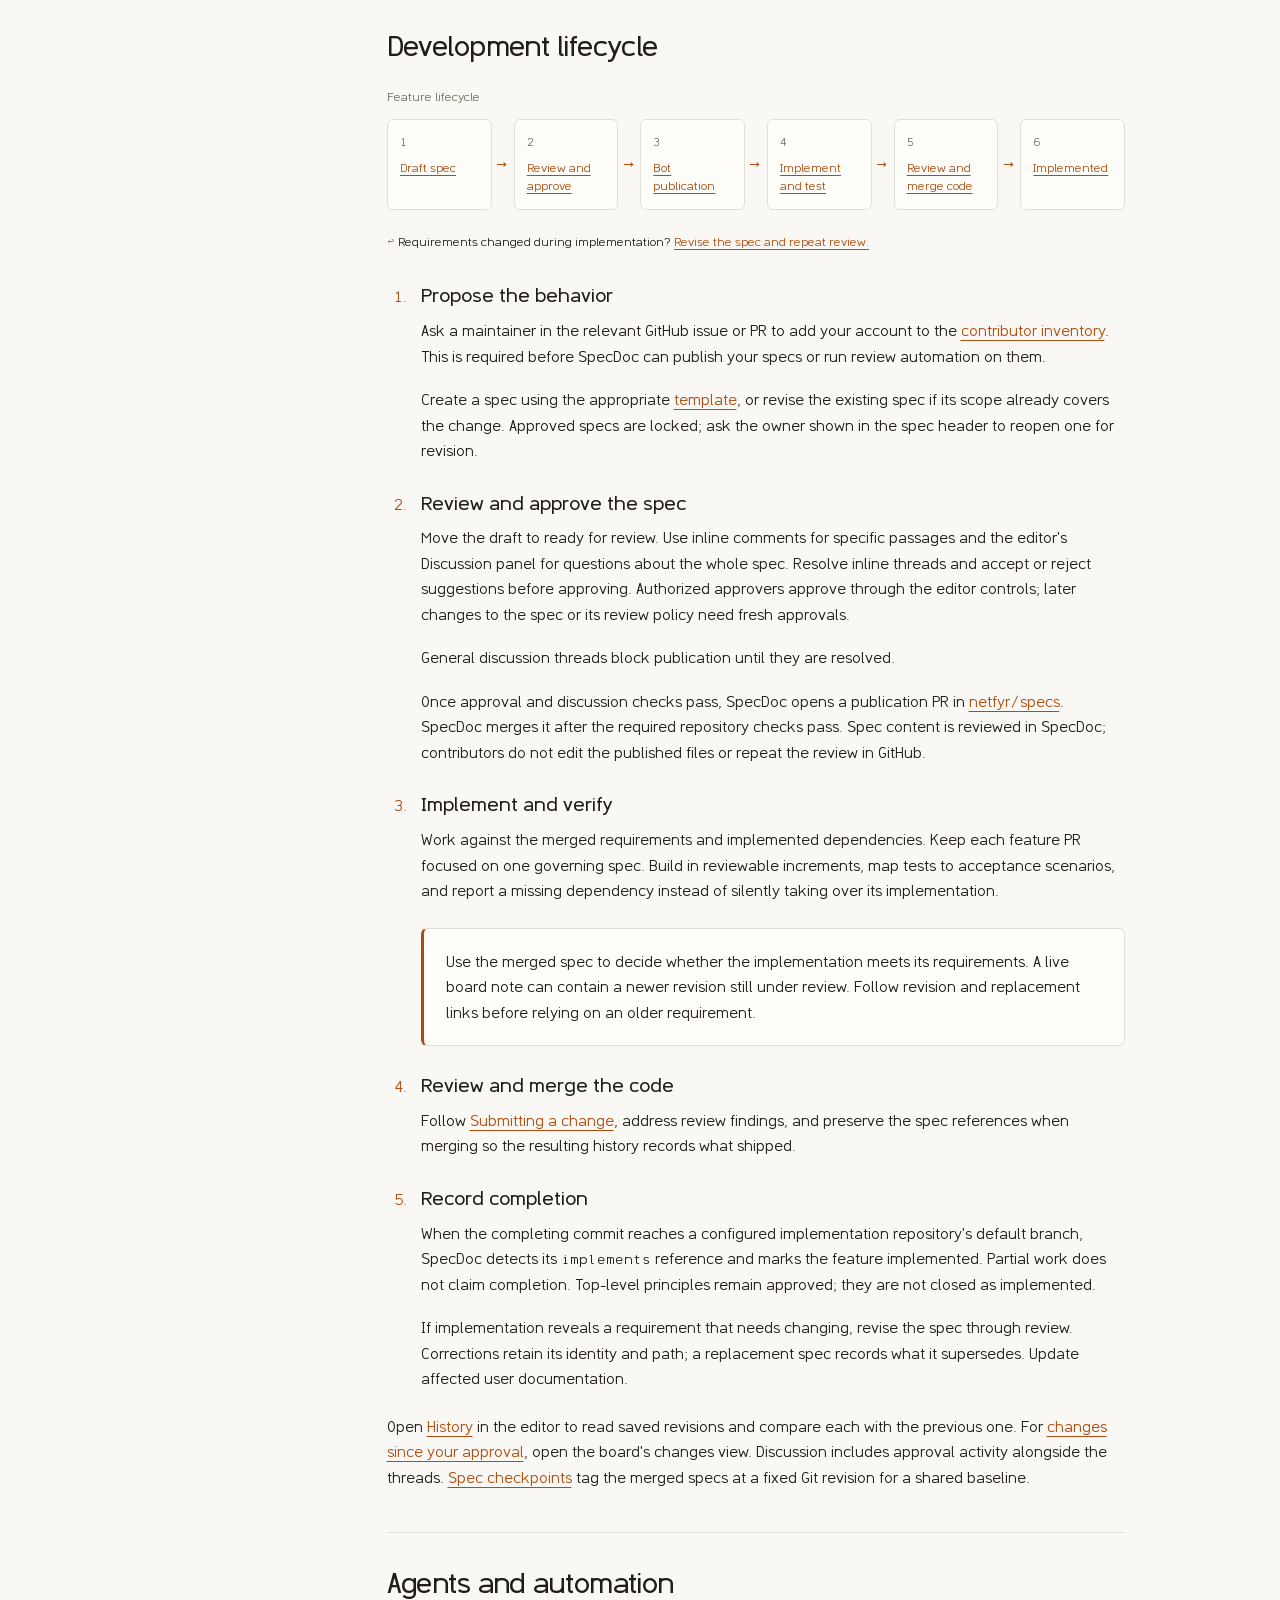
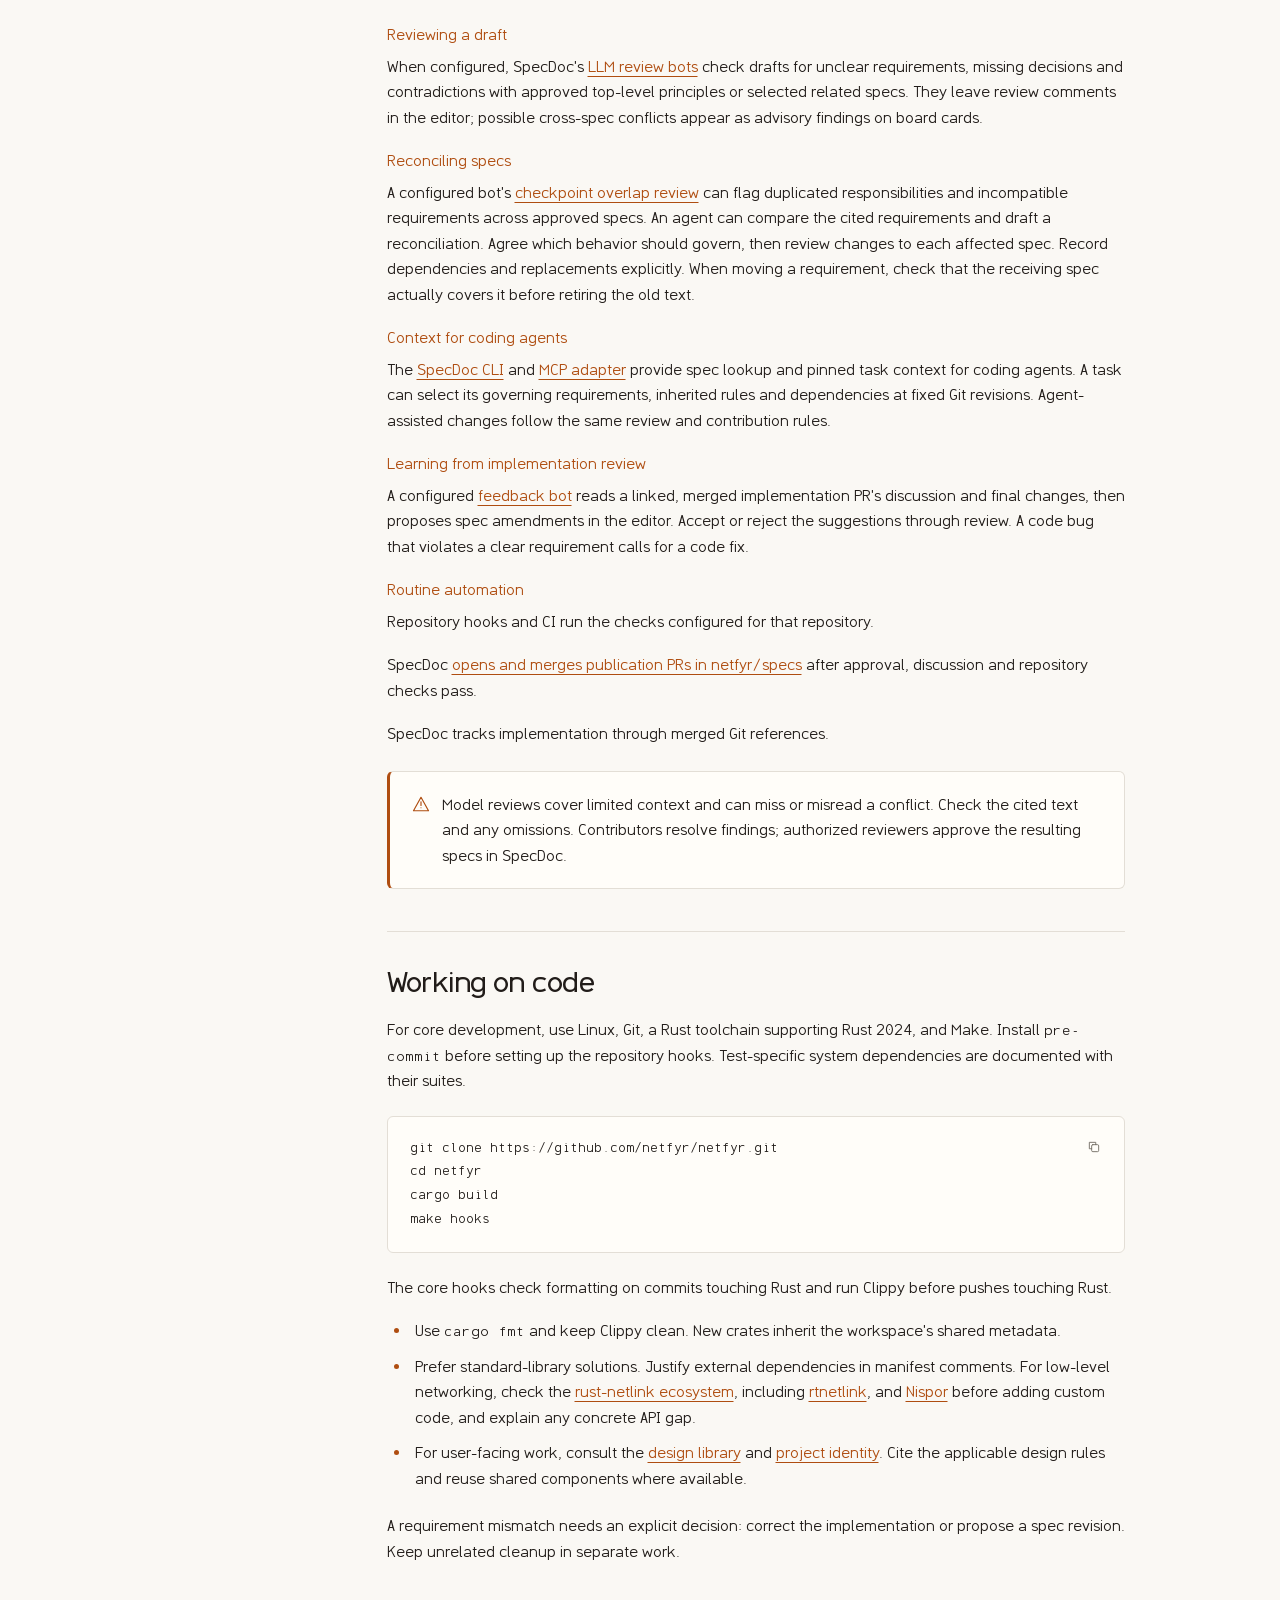
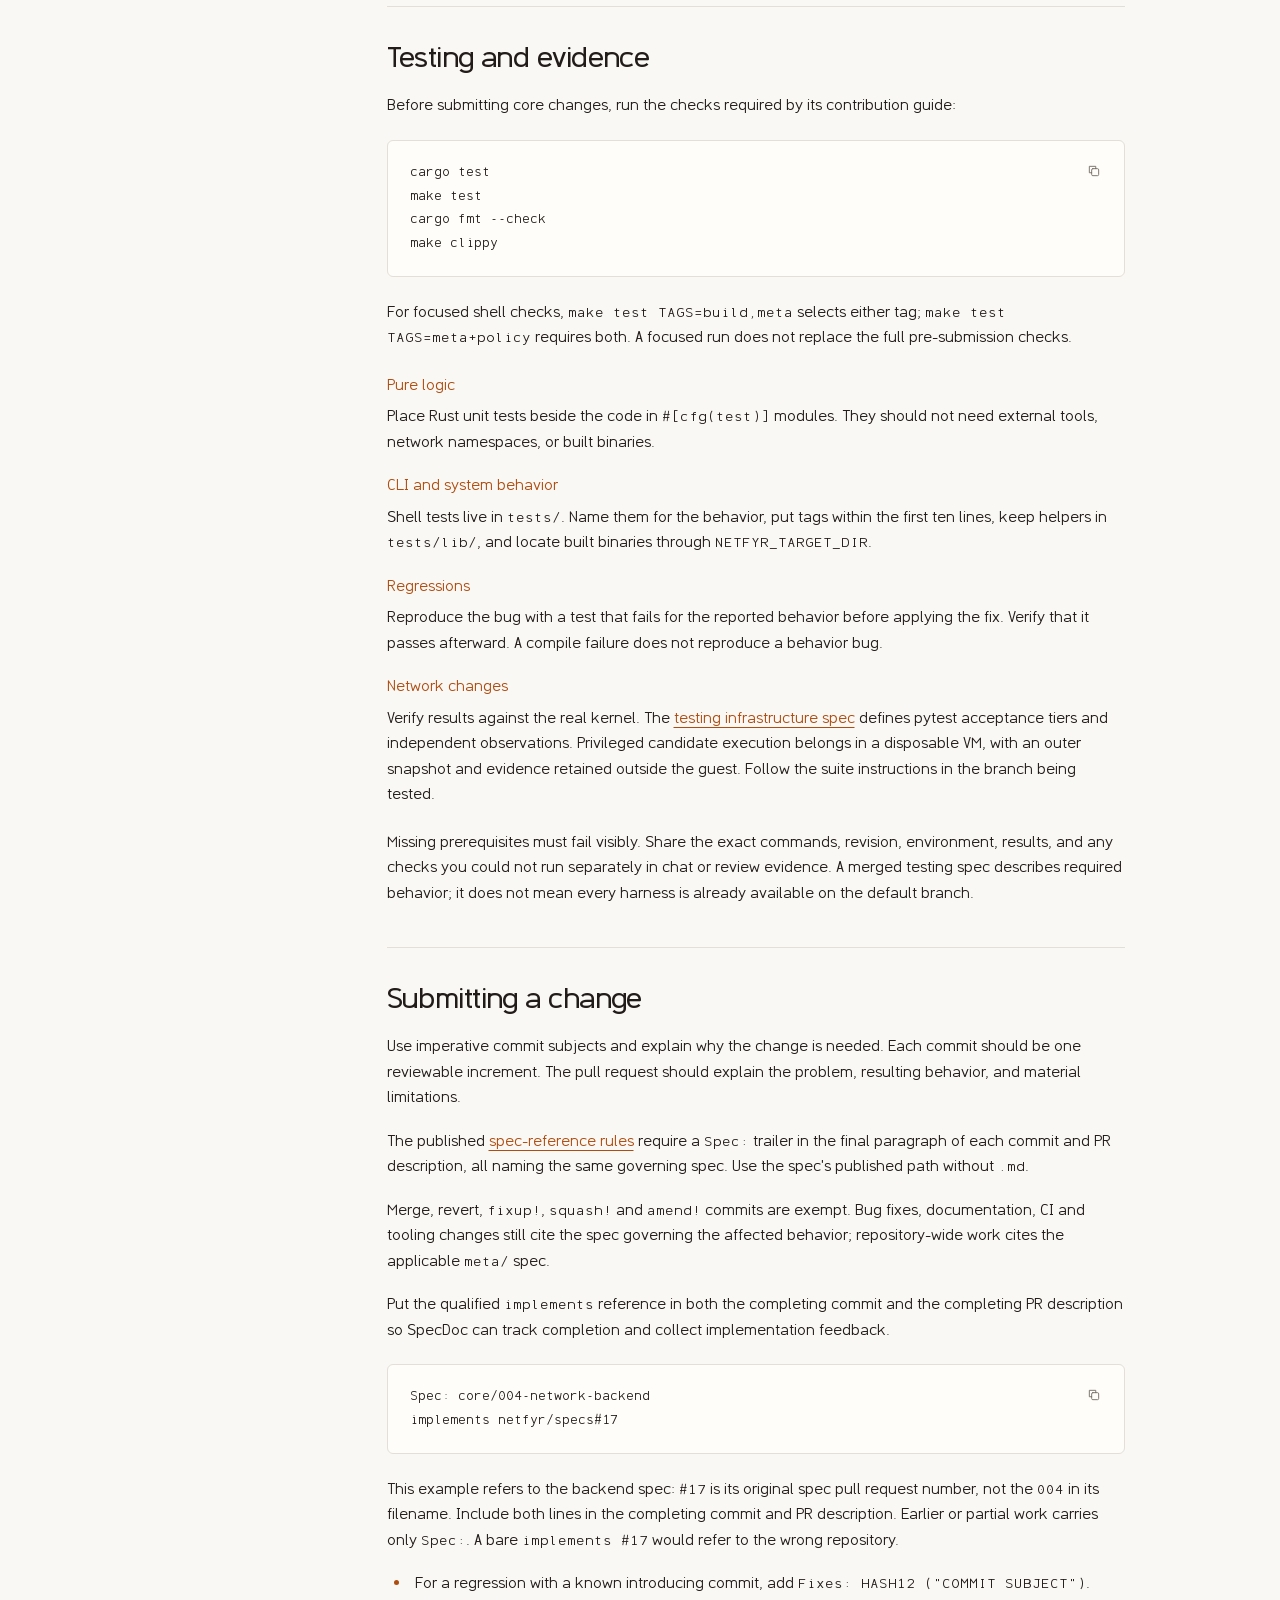
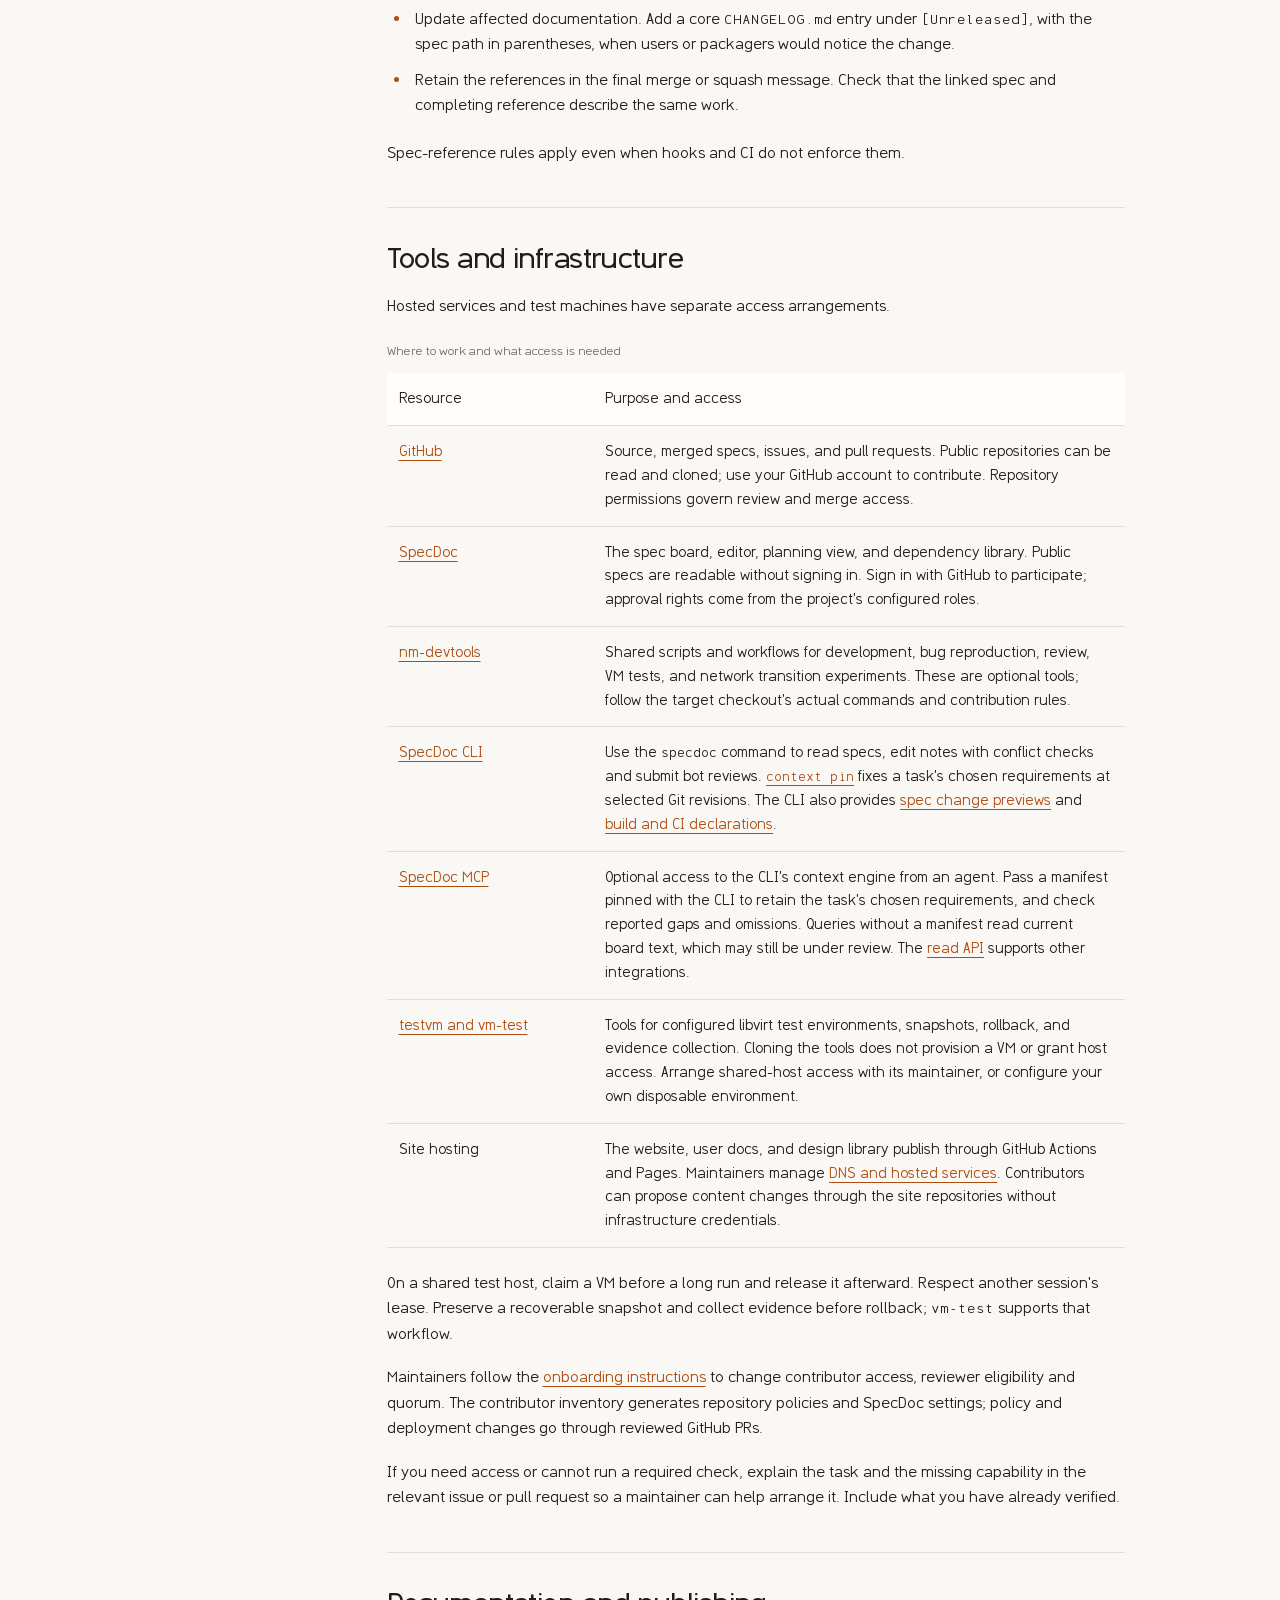
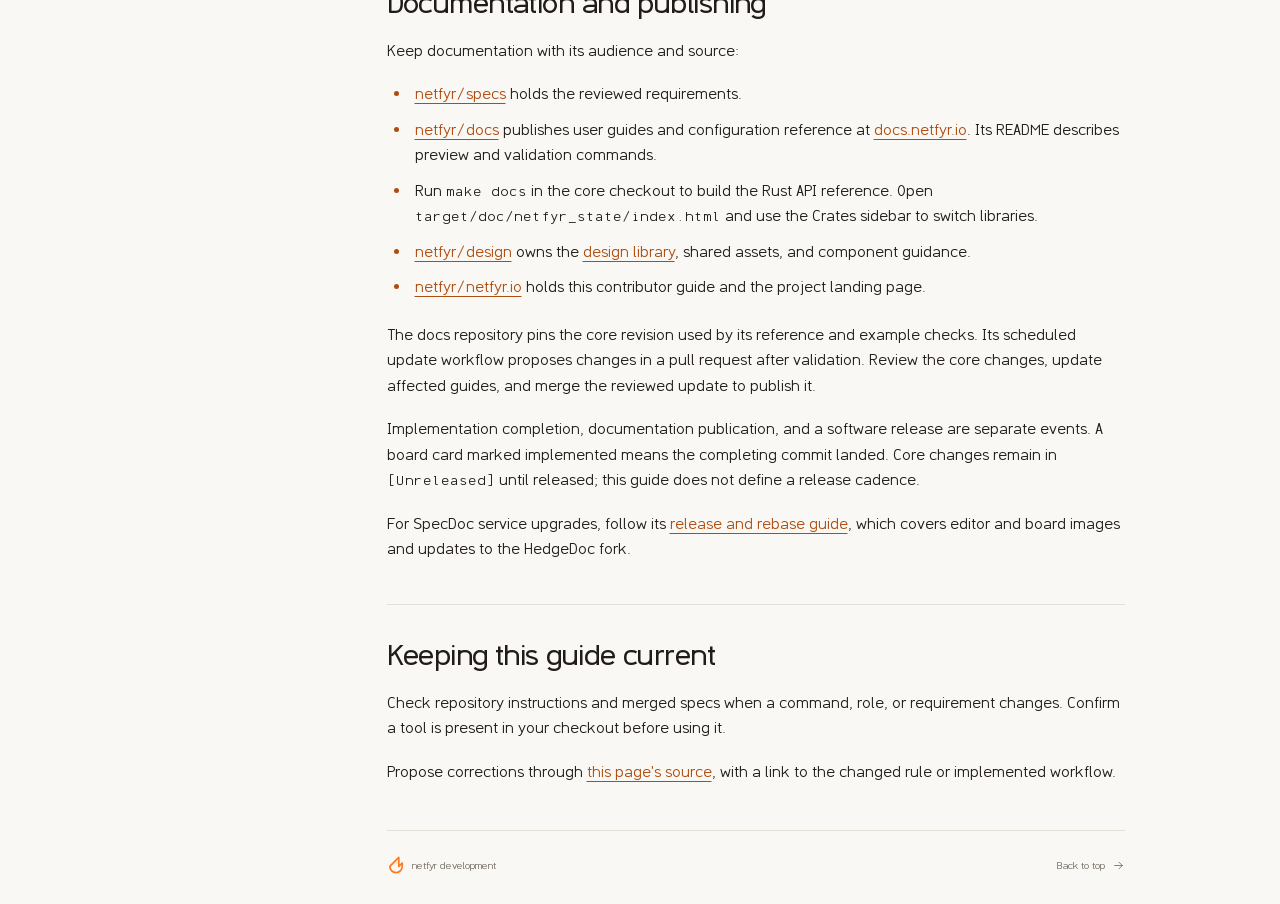
==== commit b6bafd93: "Explain spec formats and orient new contributors Introduce the project and contribution paths before" ====
--- a/public/development/index.html
+++ b/public/development/index.html
@@ -59,6 +59,7 @@
       <nav class="section-navigation" aria-label="Guide sections">
         <p class="nav-label">Contributing</p>
         <a class="nav-link" href="#start" aria-current="location"><svg class="icon" viewBox="0 0 24 24" aria-hidden="true"><rect x="4" y="4" width="6" height="6" rx="1"/><rect x="14" y="4" width="6" height="6" rx="1"/><rect x="4" y="14" width="6" height="6" rx="1"/><rect x="14" y="14" width="6" height="6" rx="1"/></svg><span>Start here</span></a>
+        <a class="nav-link" href="#spec-format"><svg class="icon" viewBox="0 0 24 24" aria-hidden="true"><path d="M6 3h9l3 3v15H6ZM9 9h6M9 13h6M9 17h4"/></svg><span>Spec format</span></a>
         <a class="nav-link" href="#lifecycle"><svg class="icon" viewBox="0 0 24 24" aria-hidden="true"><path d="M4 8h13m-4-4 4 4-4 4M20 16H7m4-4-4 4 4 4"/></svg><span>Lifecycle</span></a>
         <a class="nav-link" href="#automation"><svg class="icon" viewBox="0 0 24 24" aria-hidden="true"><path d="M5 4h14v12H9l-4 4ZM8 8h8M8 12h5"/></svg><span>Agents &amp; automation</span></a>
         <a class="nav-link" href="#working-on-code"><svg class="icon" viewBox="0 0 24 24" aria-hidden="true"><path d="m8 6-6 6 6 6m8-12 6 6-6 6M14 3l-4 18"/></svg><span>Working on code</span></a>
@@ -91,21 +92,36 @@
       <main class="page-layout" id="content" tabindex="-1">
       <header class="article-header">
         <h1>Development lifecycle</h1>
-        <p class="page-meta">Last reviewed <time datetime="2026-11-07">7 November 2026</time> · <a href="https://github.com/netfyr/netfyr.io/edit/main/public/development/index.html">Edit this page</a></p>
+        <p class="page-meta">Last reviewed <time datetime="2026-11-08">8 November 2026</time> · <a href="https://github.com/netfyr/netfyr.io/edit/main/public/development/index.html">Edit this page</a></p>
       </header>
       <div class="article-body">
         <section aria-labelledby="start">
           <h2 id="start">Start here</h2>
-          <p>A spec defines the behavior to build and the checks it must pass. Link code, tests, review, and documentation to the applicable spec.</p>
-          <ol>
-            <li>Read the <a href="https://github.com/netfyr/specs/blob/main/netfyr-philosophy.md">project philosophy</a> and the target repository's contribution guide. For core, start with <a href="https://github.com/netfyr/netfyr/blob/main/CONTRIBUTING.md">Contributing to netfyr</a>.</li>
-            <li>Find a task on the <a href="https://specs.netfyr.io/?ns=netfyr%2Fspecs">spec board</a> or <a href="https://specs.netfyr.io/roadmap?ns=netfyr%2Fspecs">planning page</a>. Check its dependencies and implementation assignment, and coordinate with its owner before starting.</li>
-            <li>Read the applicable merged spec in <a href="https://github.com/netfyr/specs">netfyr/specs</a>. If the behavior is unclear or a prerequisite is missing, raise that in the spec discussion.</li>
-          </ol>
-          <p>Contributions also include reproducing bugs, reviewing specs, improving examples, and correcting documentation. Use the relevant repository's issue or pull request discussion to explain the problem and agree the scope.</p>
-          <aside class="note" aria-label="Which requirements to use">
-            <p>The merged spec is the implementation acceptance baseline. A live board note can contain a newer revision still under review. Follow revision and replacement links before relying on an older requirement.</p>
-          </aside>
+          <p>Features start with a specification: a document that describes the expected behavior and how to tell whether it works.</p>
+          <p><a href="https://specs.netfyr.io/?ns=netfyr%2Fspecs">SpecDoc</a> is where we draft, discuss and approve specs. Approved specs are published to <a href="https://github.com/netfyr/specs">netfyr/specs</a>. Code changes go to the repository that implements them, such as <a href="https://github.com/netfyr/netfyr">netfyr/netfyr</a> for the core.</p>
+          <ul>
+            <li><strong>Implement an existing feature:</strong> use the <a href="https://specs.netfyr.io/roadmap?ns=netfyr%2Fspecs">planning page</a> to find work. Read its published spec, check that its dependencies are implemented, and coordinate with the assigned implementer or, if nobody is assigned, the spec owner.</li>
+            <li><strong>Propose or change behavior:</strong> read <a href="#spec-format">Spec format</a>, then create or revise a proposal in SpecDoc. The <a href="#lifecycle">lifecycle below</a> explains how it reaches implementation.</li>
+            <li><strong>Fix a bug or improve documentation:</strong> start with the relevant repository's issue or PR discussion. For a bug, describe the expected behavior and provide a reproducer. You can also contribute by reviewing a spec in SpecDoc.</li>
+          </ul>
+          <p>Before writing a spec or code, read the <a href="https://github.com/netfyr/specs/blob/main/netfyr-philosophy.md">project philosophy</a> and the target repository's contribution guide. For core, use <a href="https://github.com/netfyr/netfyr/blob/main/CONTRIBUTING.md">Contributing to netfyr</a>, then follow <a href="#working-on-code">Working on code</a> for local setup.</p>
+        </section>
+
+        <section aria-labelledby="spec-format">
+          <h2 id="spec-format">Spec format</h2>
+          <p>SpecDoc offers two templates when you create a spec: a feature spec for a bounded piece of behavior, and a top-level spec for rules that apply across features.</p>
+          <h3>Feature specs</h3>
+          <p>Feature specs use <a href="https://github.com/github/spec-kit/blob/main/templates/spec-template.md">GitHub Spec Kit's feature specification format</a>, adapted for SpecDoc. Start with the board's template. Open with the problem, scope and exclusions, and record feature dependencies in <code>depends-on</code>. The main sections cover:</p>
+          <ul>
+            <li>Prioritized user stories, each with an independent test and <strong>Given / When / Then</strong> acceptance scenarios. Cover errors and edge cases.</li>
+            <li>Specific requirements with stable <code>FR-nnn</code> IDs, and the entities or data the feature needs.</li>
+            <li>Measurable success criteria with <code>SC-nnn</code> IDs, plus assumptions that affect the expected behavior.</li>
+          </ul>
+          <p>Keep implementation task lists and review transcripts out of the published spec. Its requirements should remain useful after the feature ships.</p>
+          <h3>Top-level specs</h3>
+          <p><a href="https://specdoc.josie.cloud/spec-lifecycle/#top-level-specs">Top-level specs</a> act as the project's constitution. They define shared rules for architecture, compatibility, design and other concerns. Feature specs inherit them without a <code>depends-on</code> entry. Give each rule a stable ID, explain why it exists and state where it applies.</p>
+          <p>Aim to make these rules enforceable by deterministic checks: schemas, dependency checks, static analysis or tests with a defined pass or fail result. Name the check for each rule where one exists. If enforcement still depends on human judgment or a check has not been implemented, say so.</p>
+          <p>For example, a rule about layer boundaries can name forbidden crate dependencies and link to the check that rejects them. Reviewers still need to assess whether responsibilities sit in the right layer. An LLM review can help find conflicts; it does not establish compliance.</p>
         </section>
 
         <section aria-labelledby="lifecycle">
@@ -125,20 +141,21 @@
           <ol class="stages">
             <li>
               <h3 id="propose-behavior">Propose the behavior</h3>
-              <p>A maintainer must add your GitHub account to the <a href="https://github.com/netfyr/infra/blob/main/terraform/github-org/governance.auto.tfvars.json">contributor inventory</a> before SpecDoc can publish your specs or run review automation on them.</p>
-              <p>Create a spec using the board's template. Describe the problem, scope, dependencies, acceptance scenarios, numbered requirements (<code>FR-nnn</code>), and measurable success criteria (<code>SC-nnn</code>). Top-level specs define principles inherited by feature specs.</p>
+              <p>Ask a maintainer in the relevant GitHub issue or PR to add your account to the <a href="https://github.com/netfyr/infra/blob/main/terraform/github-org/governance.auto.tfvars.json">contributor inventory</a>. This is required before SpecDoc can publish your specs or run review automation on them.</p>
+              <p>Create a spec using the appropriate <a href="#spec-format">template</a>, or revise the existing spec if its scope already covers the change. Approved specs are locked; ask the owner shown in the spec header to reopen one for revision.</p>
             </li>
             <li>
               <h3 id="review-spec">Review and approve the spec</h3>
               <p>Move the draft to ready for review. Use inline comments for specific passages and the editor's Discussion panel for questions about the whole spec. Resolve inline threads and accept or reject suggestions before approving. Authorized approvers approve through the editor controls; later changes to the spec or its review policy need fresh approvals.</p>
               <p>General discussion threads block publication until they are resolved.</p>
               <p id="merge-spec">Once approval and discussion checks pass, SpecDoc opens a publication PR in <a href="https://github.com/netfyr/specs">netfyr/specs</a>. SpecDoc merges it after the required repository checks pass. Spec content is reviewed in SpecDoc; contributors do not edit the published files or repeat the review in GitHub.</p>
-              <p>Use the merged Git revision as the implementation baseline.</p>
-              <p>Maintainers change contributor access, reviewer eligibility and quorum in the <a href="https://github.com/netfyr/infra/blob/main/terraform/github-org/governance.auto.tfvars.json">contributor inventory</a>. They generate repository policies and SpecDoc settings from it. Follow the <a href="https://github.com/netfyr/infra/blob/main/docs/contributors.md">onboarding instructions</a>; repository policy and deployment changes also go through reviewed GitHub PRs.</p>
             </li>
             <li>
               <h3 id="implement-verify">Implement and verify</h3>
               <p>Work against the merged requirements and implemented dependencies. Keep each feature PR focused on one governing spec. Build in reviewable increments, map tests to acceptance scenarios, and report a missing dependency instead of silently taking over its implementation.</p>
+              <aside class="note" aria-label="Which requirements to use">
+                <p>Use the merged spec to decide whether the implementation meets its requirements. A live board note can contain a newer revision still under review. Follow revision and replacement links before relying on an older requirement.</p>
+              </aside>
             </li>
             <li>
               <h3 id="review-code">Review and merge the code</h3>
@@ -160,8 +177,8 @@
             <dd>When configured, SpecDoc's <a href="https://specdoc.josie.cloud/spec-lifecycle/#review">LLM review bots</a> check drafts for unclear requirements, missing decisions and contradictions with approved top-level principles or selected related specs. They leave review comments in the editor; possible cross-spec conflicts appear as advisory findings on board cards.</dd>
             <dt>Reconciling specs</dt>
             <dd>A configured bot's <a href="https://specdoc.josie.cloud/spec-checkpoints/#overlap-findings">checkpoint overlap review</a> can flag duplicated responsibilities and incompatible requirements across approved specs. An agent can compare the cited requirements and draft a reconciliation. Agree which behavior should govern, then review changes to each affected spec. Record dependencies and replacements explicitly. When moving a requirement, check that the receiving spec actually covers it before retiring the old text.</dd>
-            <dt>Writing and reviewing code</dt>
-            <dd>Use coding agents to find relevant code, draft changes and tests, or review a patch against its spec. Give the agent the chosen merged spec revisions, inherited rules and dependencies. Review its diff and the actual check results before submitting; agent-written changes follow the same contribution rules.</dd>
+            <dt>Context for coding agents</dt>
+            <dd>The <a href="https://specdoc.josie.cloud/cli/">SpecDoc CLI</a> and <a href="https://specdoc.josie.cloud/context-graph/#setup">MCP adapter</a> provide spec lookup and pinned task context for coding agents. A task can select its governing requirements, inherited rules and dependencies at fixed Git revisions. Agent-assisted changes follow the same review and contribution rules.</dd>
             <dt>Learning from implementation review</dt>
             <dd>A configured <a href="https://specdoc.josie.cloud/spec-lifecycle/#learning-from-implementation-review">feedback bot</a> reads a linked, merged implementation PR's discussion and final changes, then proposes spec amendments in the editor. Accept or reject the suggestions through review. A code bug that violates a clear requirement calls for a code fix.</dd>
             <dt>Routine automation</dt>
@@ -227,8 +244,9 @@
         <section aria-labelledby="submitting">
           <h2 id="submitting">Submitting a change</h2>
           <p>Use imperative commit subjects and explain why the change is needed. Each commit should be one reviewable increment. The pull request should explain the problem, resulting behavior, and material limitations.</p>
-          <p>The <a href="https://github.com/netfyr/specs/blob/main/workspace/009-spec-references-in-commits-and-pull-requests.md">spec-reference rules</a> use a <code>Spec:</code> trailer for work implementing a spec. Put its published path, without <code>.md</code>, in each contributing commit and at the end of the PR description. Put the qualified <code>implements</code> reference in both the completing commit and the completing PR description so SpecDoc can track completion and collect implementation feedback.</p>
-          <p>For maintenance that implements no requirement and preserves behavior and compatibility, use a <code>No-Spec:</code> trailer in the final paragraph, with a reason on that line: <code>No-Spec: Fix README spelling without changing behavior</code>. Each maintenance commit needs its own reason, as does a maintenance-only PR. Feature PRs retain their governing <code>Spec:</code>, even when they include maintenance commits. Reviewers check the reason against the diff.</p>
+          <p>The published <a href="https://github.com/netfyr/specs/blob/main/workspace/009-spec-references-in-commits-and-pull-requests.md">spec-reference rules</a> require a <code>Spec:</code> trailer in the final paragraph of each commit and PR description, all naming the same governing spec. Use the spec's published path without <code>.md</code>.</p>
+          <p>Merge, revert, <code>fixup!</code>, <code>squash!</code> and <code>amend!</code> commits are exempt. Bug fixes, documentation, CI and tooling changes still cite the spec governing the affected behavior; repository-wide work cites the applicable <code>meta/</code> spec.</p>
+          <p>Put the qualified <code>implements</code> reference in both the completing commit and the completing PR description so SpecDoc can track completion and collect implementation feedback.</p>
           <div class="code-block">
             <pre tabindex="0" aria-label="Specification commit references"><code>Spec: core/004-network-backend
 implements netfyr/specs#17</code></pre>
@@ -236,7 +254,7 @@
               <svg viewBox="0 0 24 24" aria-hidden="true"><rect x="8" y="8" width="12" height="12" rx="2"/><path d="M15 8V4H4v11h4"/></svg>
             </button>
           </div>
-          <p>This example refers to the backend spec: <code>#17</code> is its original spec pull request number, not the <code>004</code> in its filename. Include both lines in the completing commit and PR description. Earlier or partial work carries only <code>Spec:</code>; maintenance commits never claim completion. A bare <code>implements #17</code> would refer to the wrong repository.</p>
+          <p>This example refers to the backend spec: <code>#17</code> is its original spec pull request number, not the <code>004</code> in its filename. Include both lines in the completing commit and PR description. Earlier or partial work carries only <code>Spec:</code>. A bare <code>implements #17</code> would refer to the wrong repository.</p>
           <ul>
             <li>For a regression with a known introducing commit, add <code>Fixes: HASH12 ("COMMIT SUBJECT")</code>.</li>
             <li>Update affected documentation. Add a core <code>CHANGELOG.md</code> entry under <code>[Unreleased]</code>, with the spec path in parentheses, when users or packagers would notice the change.</li>
@@ -283,6 +301,7 @@
             </tbody>
           </table>
           <p>On a shared test host, claim a VM before a long run and release it afterward. Respect another session's lease. Preserve a recoverable snapshot and collect evidence before rollback; <code>vm-test</code> supports that workflow.</p>
+          <p>Maintainers follow the <a href="https://github.com/netfyr/infra/blob/main/docs/contributors.md">onboarding instructions</a> to change contributor access, reviewer eligibility and quorum. The contributor inventory generates repository policies and SpecDoc settings; policy and deployment changes go through reviewed GitHub PRs.</p>
           <p>If you need access or cannot run a required check, explain the task and the missing capability in the relevant issue or pull request so a maintainer can help arrange it. Include what you have already verified.</p>
         </section>
 
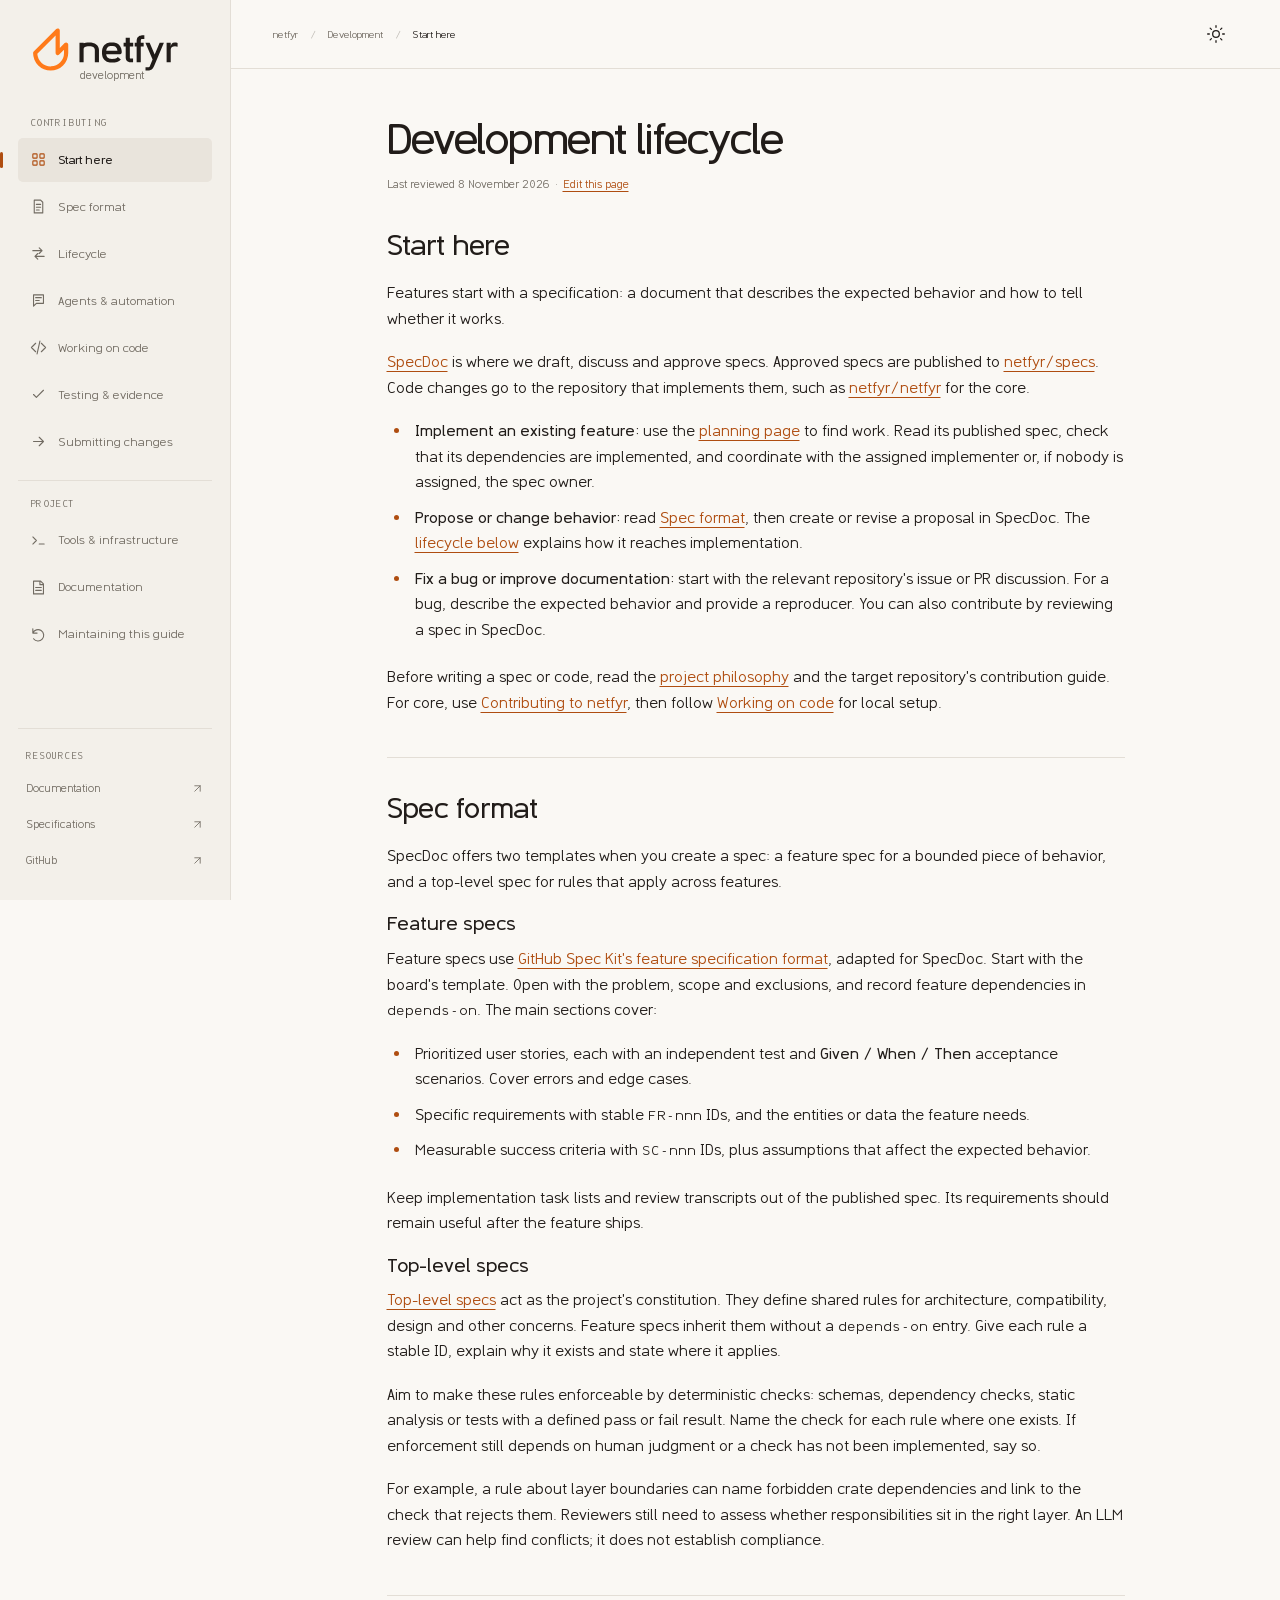
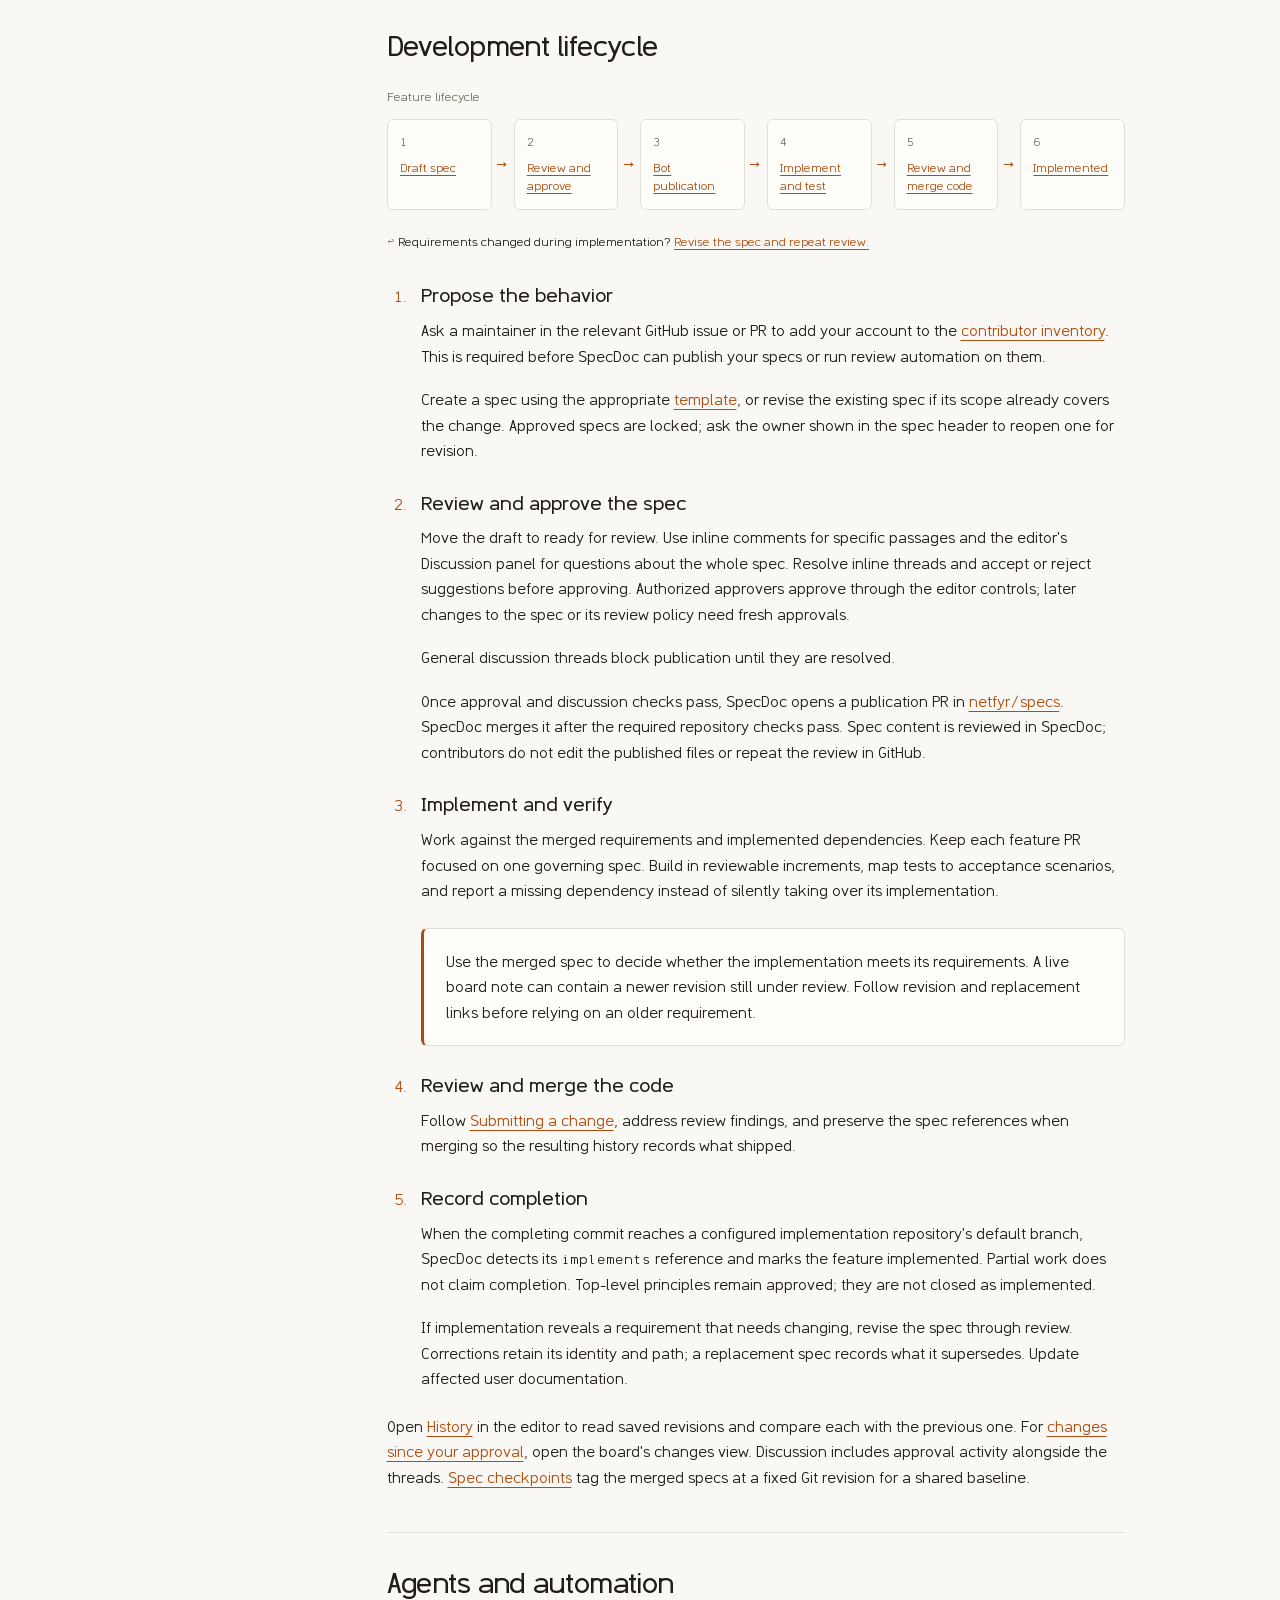
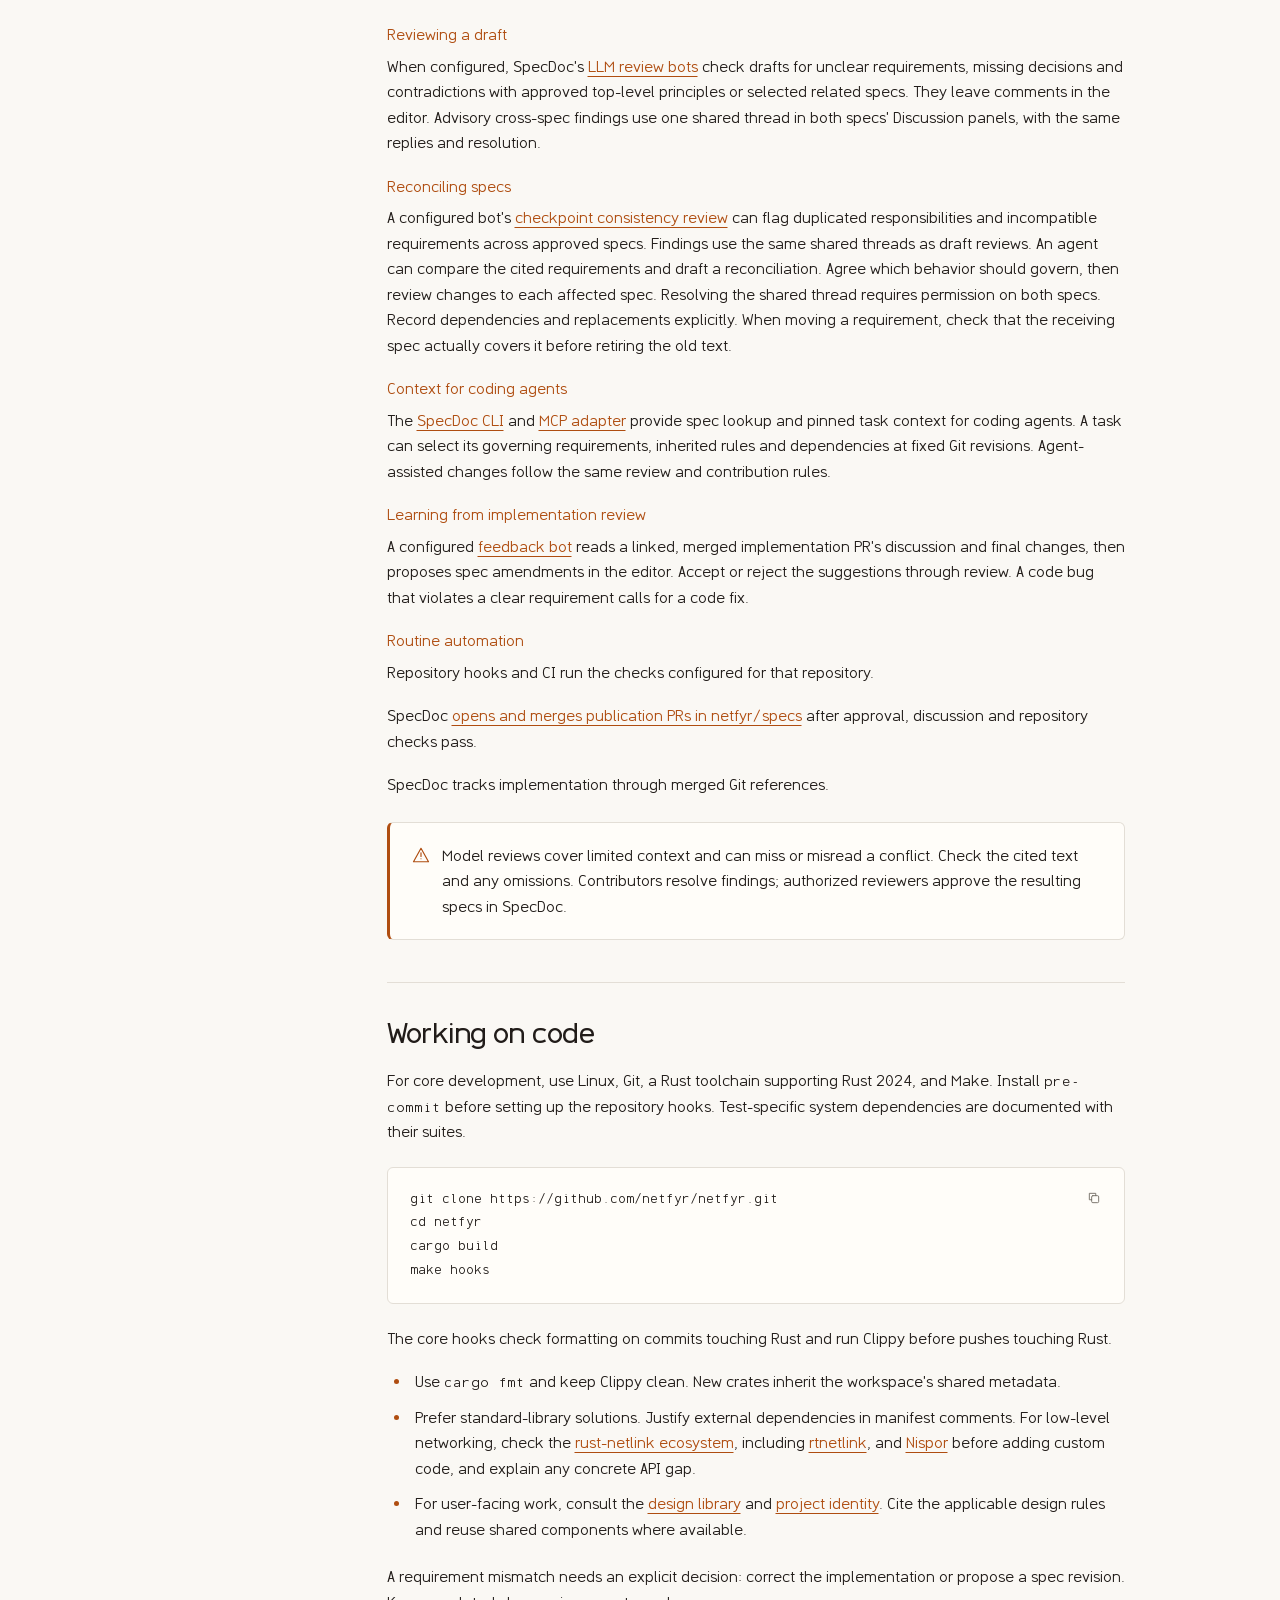
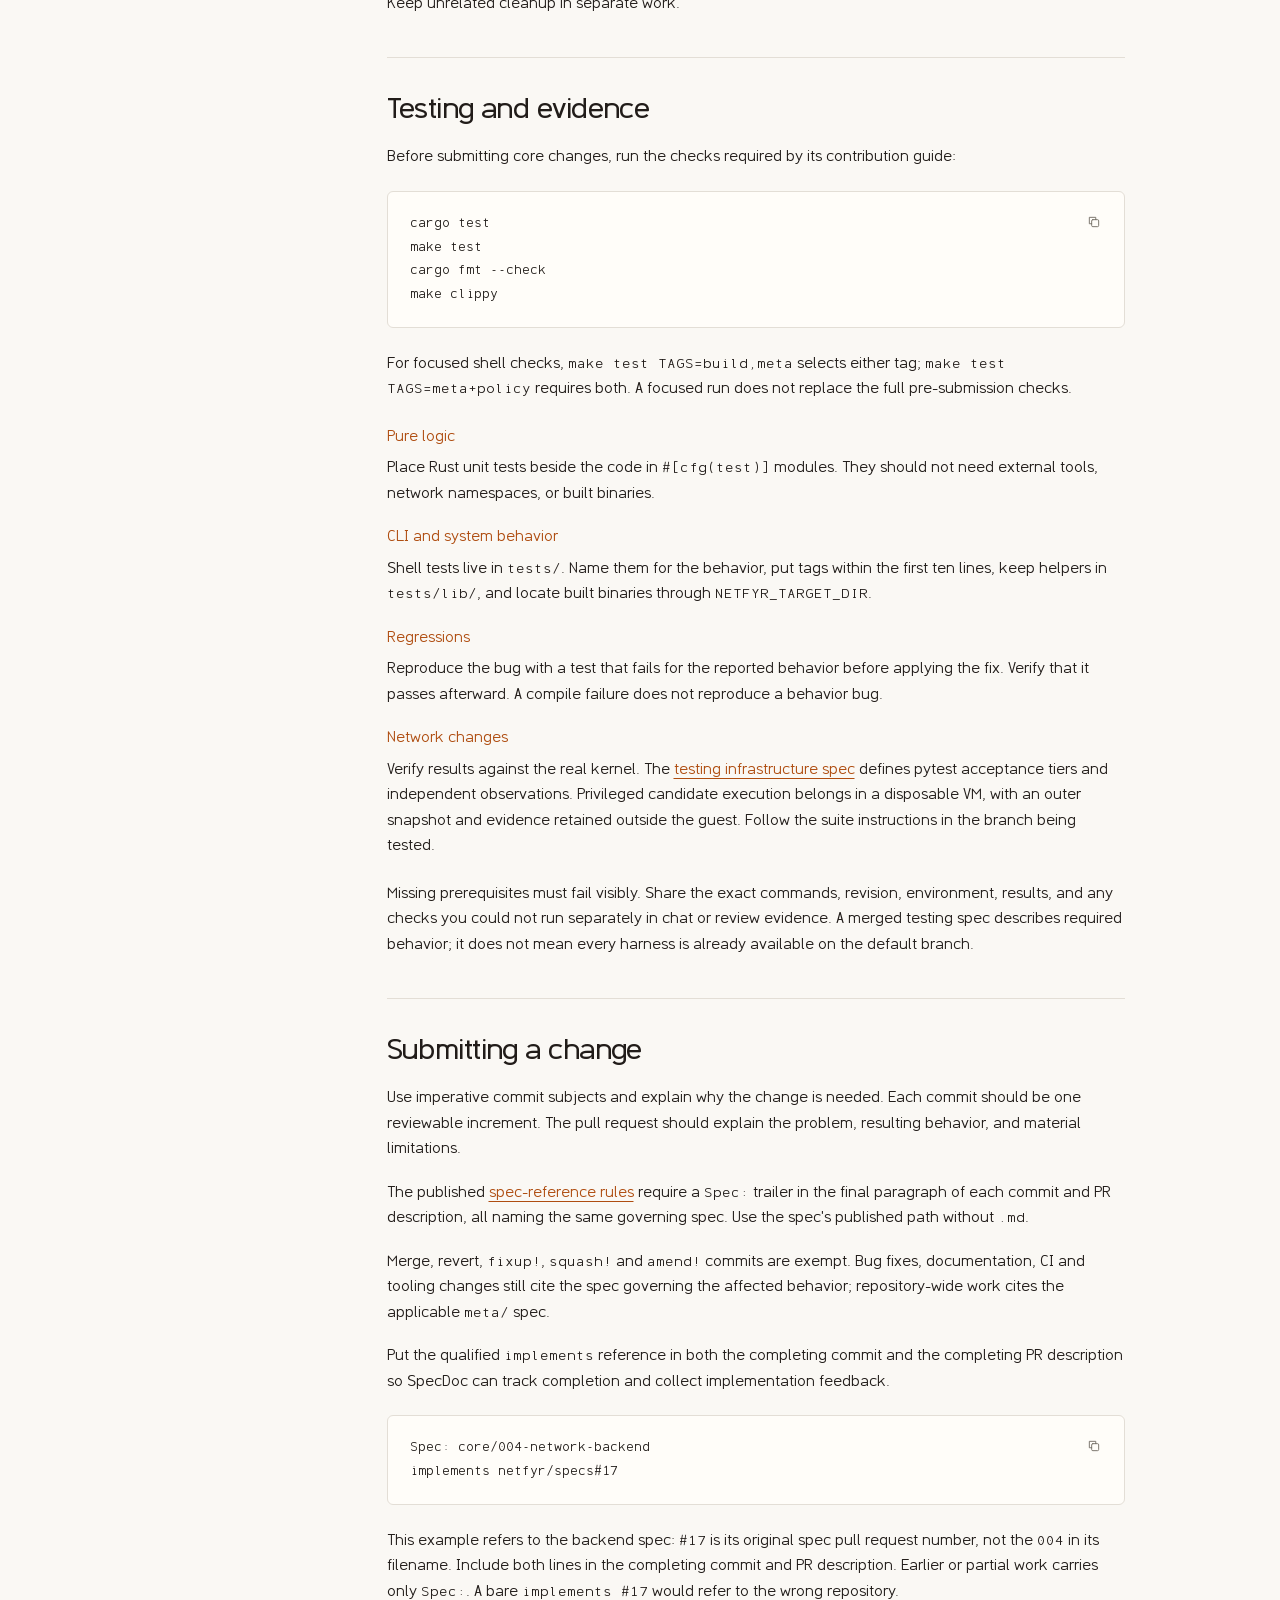
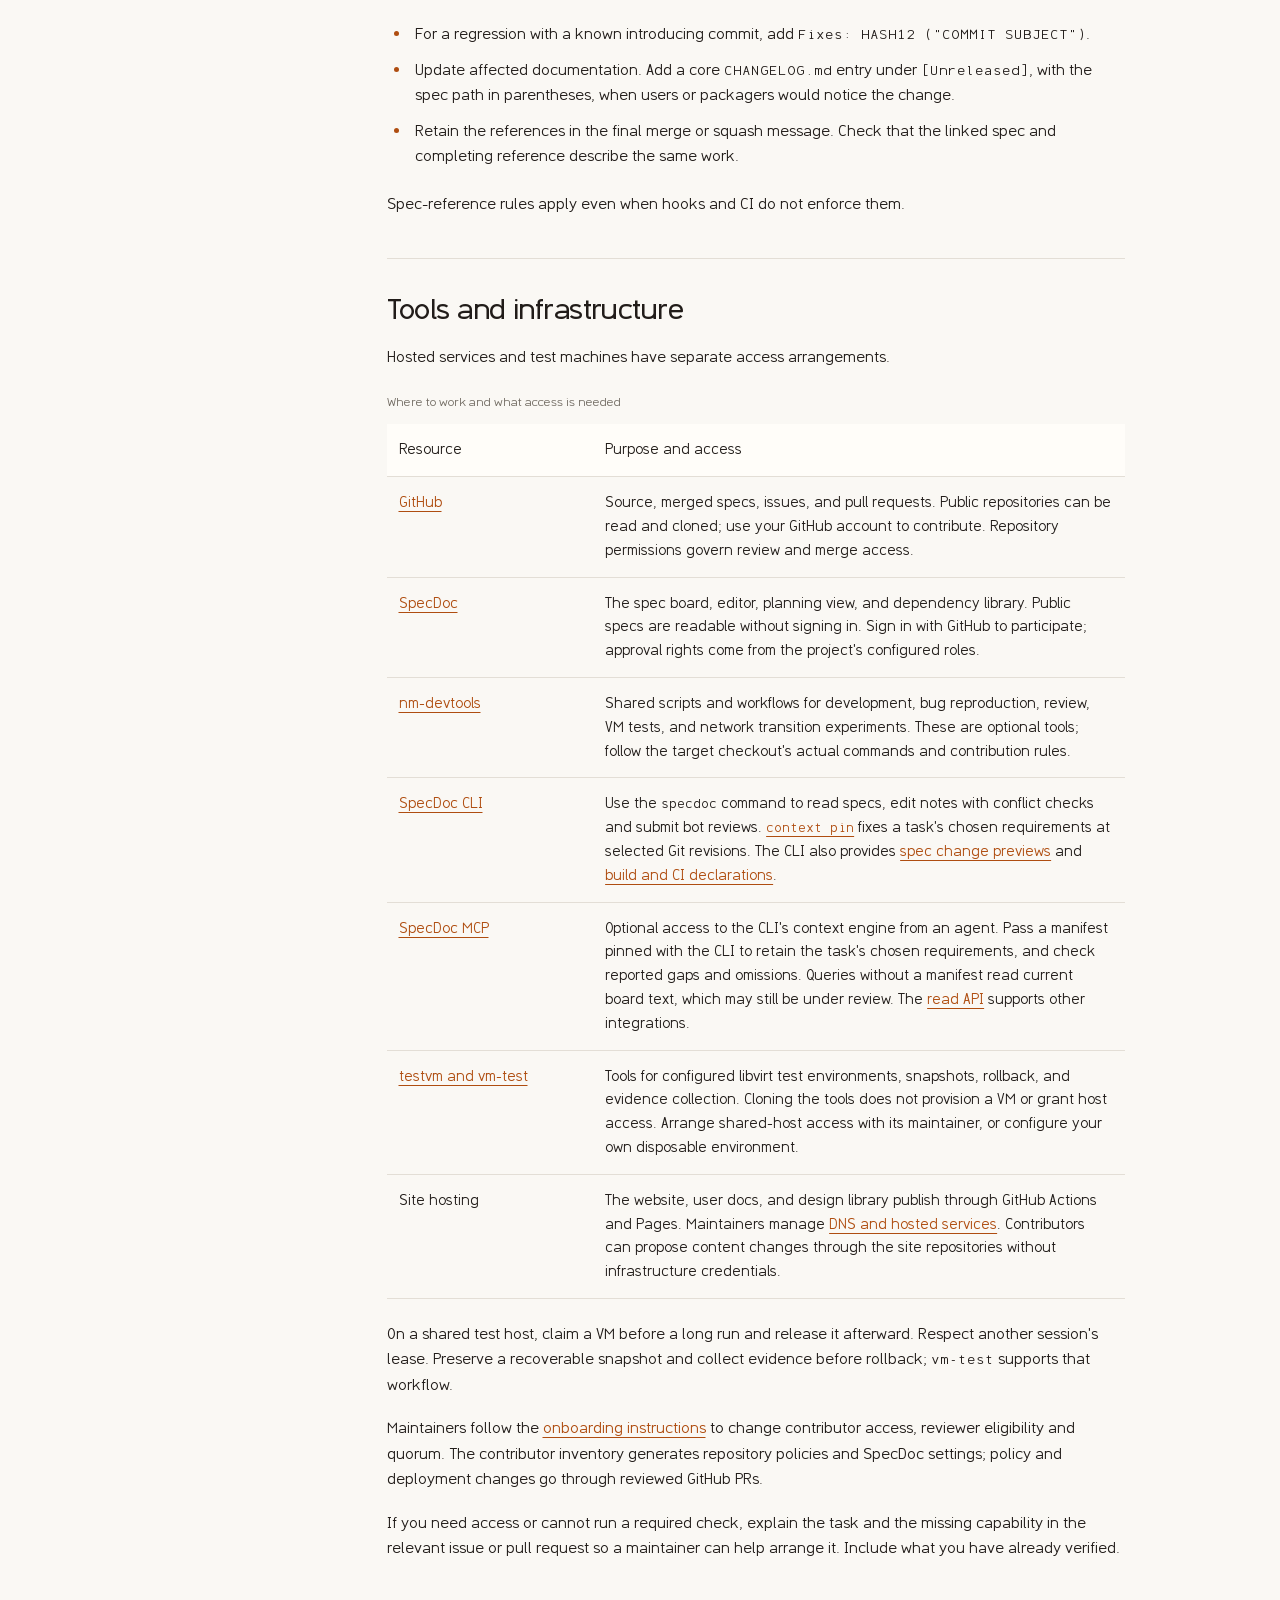
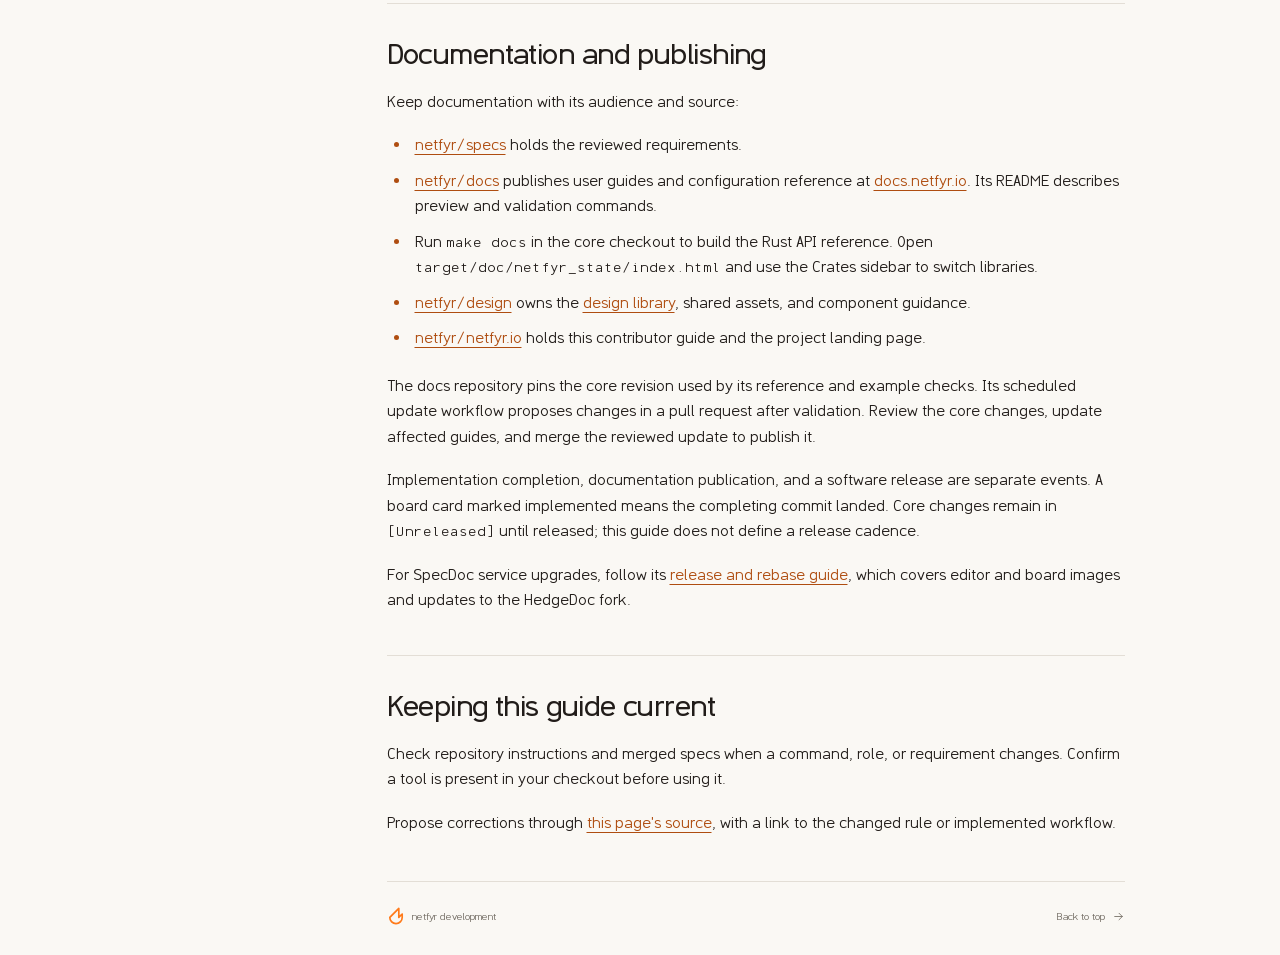
==== commit 5f33abde: "Describe shared spec discussion threads Point draft and checkpoint findings to the shared editor dis" ====
--- a/public/development/index.html
+++ b/public/development/index.html
@@ -174,9 +174,9 @@
           <h2 id="automation">Agents and automation</h2>
           <dl>
             <dt>Reviewing a draft</dt>
-            <dd>When configured, SpecDoc's <a href="https://specdoc.josie.cloud/spec-lifecycle/#review">LLM review bots</a> check drafts for unclear requirements, missing decisions and contradictions with approved top-level principles or selected related specs. They leave review comments in the editor; possible cross-spec conflicts appear as advisory findings on board cards.</dd>
+            <dd>When configured, SpecDoc's <a href="https://specdoc.josie.cloud/spec-lifecycle/#review">LLM review bots</a> check drafts for unclear requirements, missing decisions and contradictions with approved top-level principles or selected related specs. They leave comments in the editor. Advisory cross-spec findings use one shared thread in both specs' Discussion panels, with the same replies and resolution.</dd>
             <dt>Reconciling specs</dt>
-            <dd>A configured bot's <a href="https://specdoc.josie.cloud/spec-checkpoints/#overlap-findings">checkpoint overlap review</a> can flag duplicated responsibilities and incompatible requirements across approved specs. An agent can compare the cited requirements and draft a reconciliation. Agree which behavior should govern, then review changes to each affected spec. Record dependencies and replacements explicitly. When moving a requirement, check that the receiving spec actually covers it before retiring the old text.</dd>
+            <dd>A configured bot's <a href="https://specdoc.josie.cloud/spec-checkpoints/#consistency-review">checkpoint consistency review</a> can flag duplicated responsibilities and incompatible requirements across approved specs. Findings use the same shared threads as draft reviews. An agent can compare the cited requirements and draft a reconciliation. Agree which behavior should govern, then review changes to each affected spec. Resolving the shared thread requires permission on both specs. Record dependencies and replacements explicitly. When moving a requirement, check that the receiving spec actually covers it before retiring the old text.</dd>
             <dt>Context for coding agents</dt>
             <dd>The <a href="https://specdoc.josie.cloud/cli/">SpecDoc CLI</a> and <a href="https://specdoc.josie.cloud/context-graph/#setup">MCP adapter</a> provide spec lookup and pinned task context for coding agents. A task can select its governing requirements, inherited rules and dependencies at fixed Git revisions. Agent-assisted changes follow the same review and contribution rules.</dd>
             <dt>Learning from implementation review</dt>
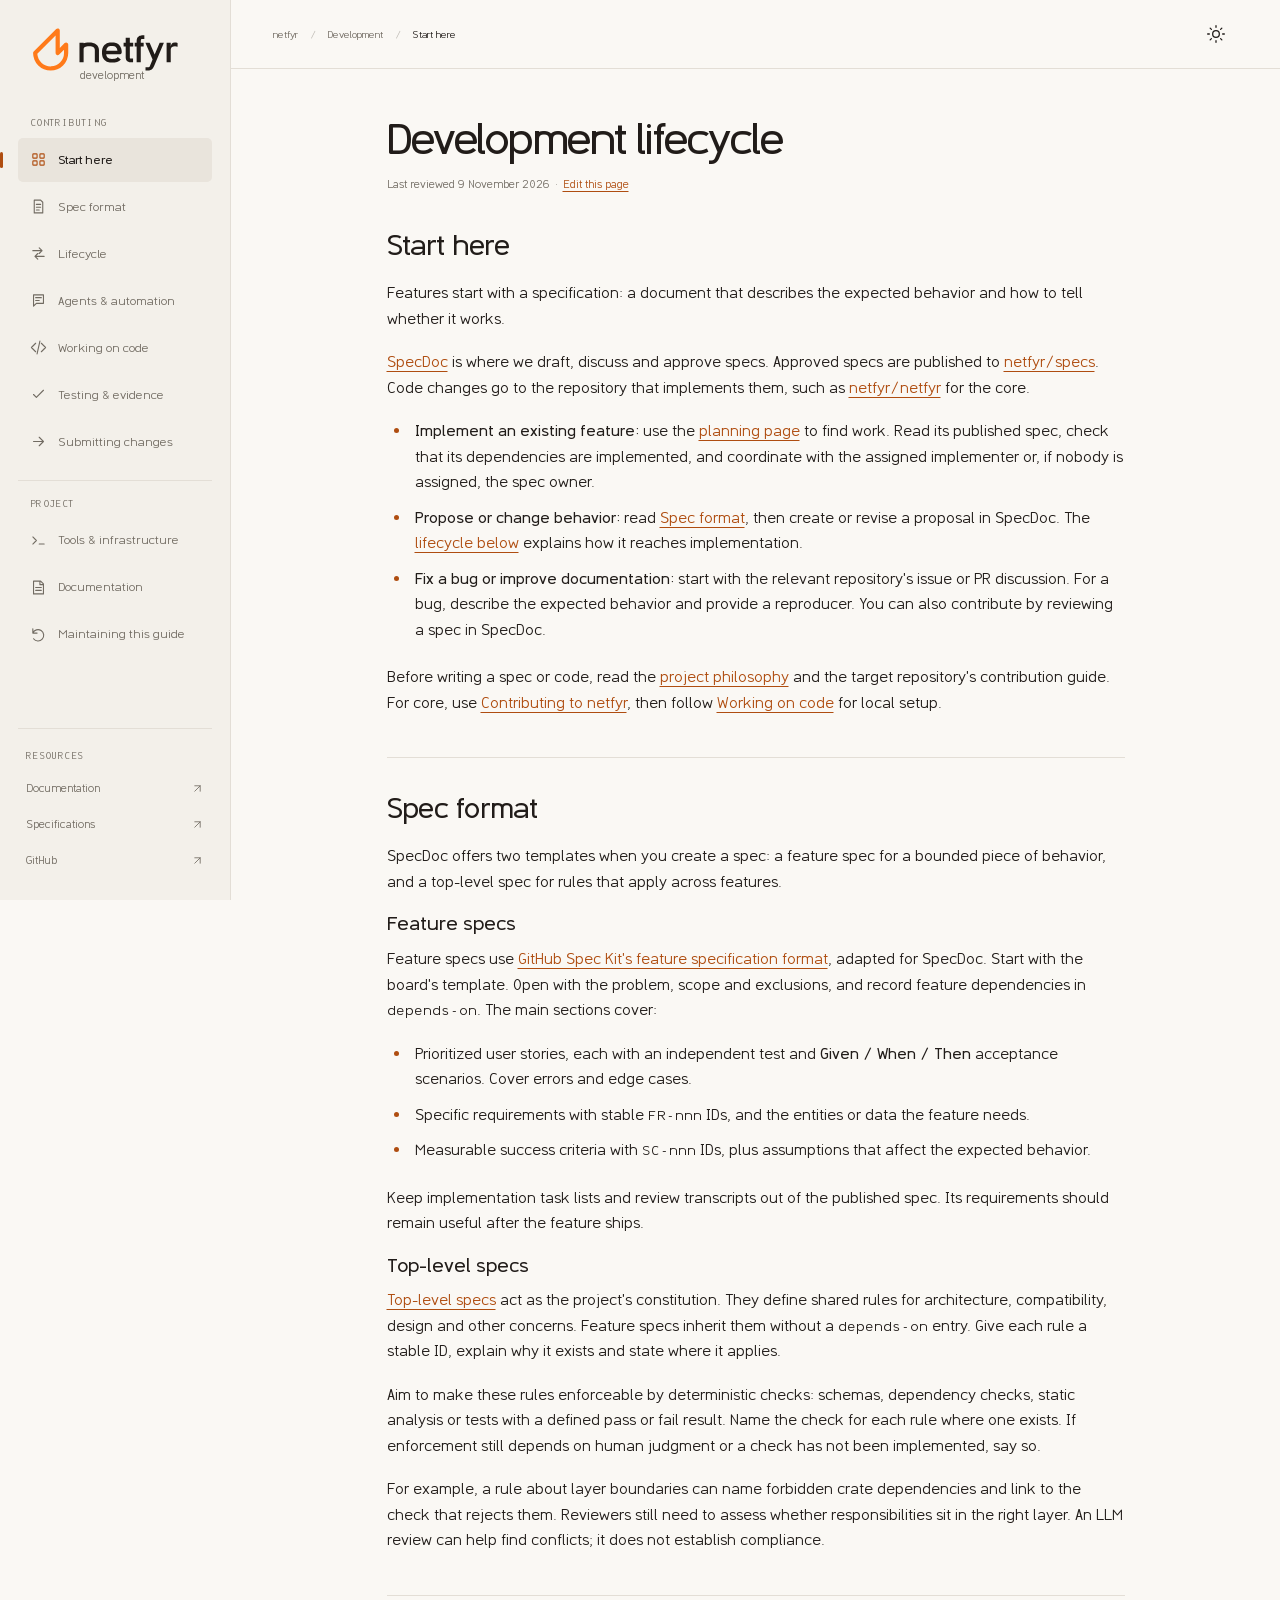
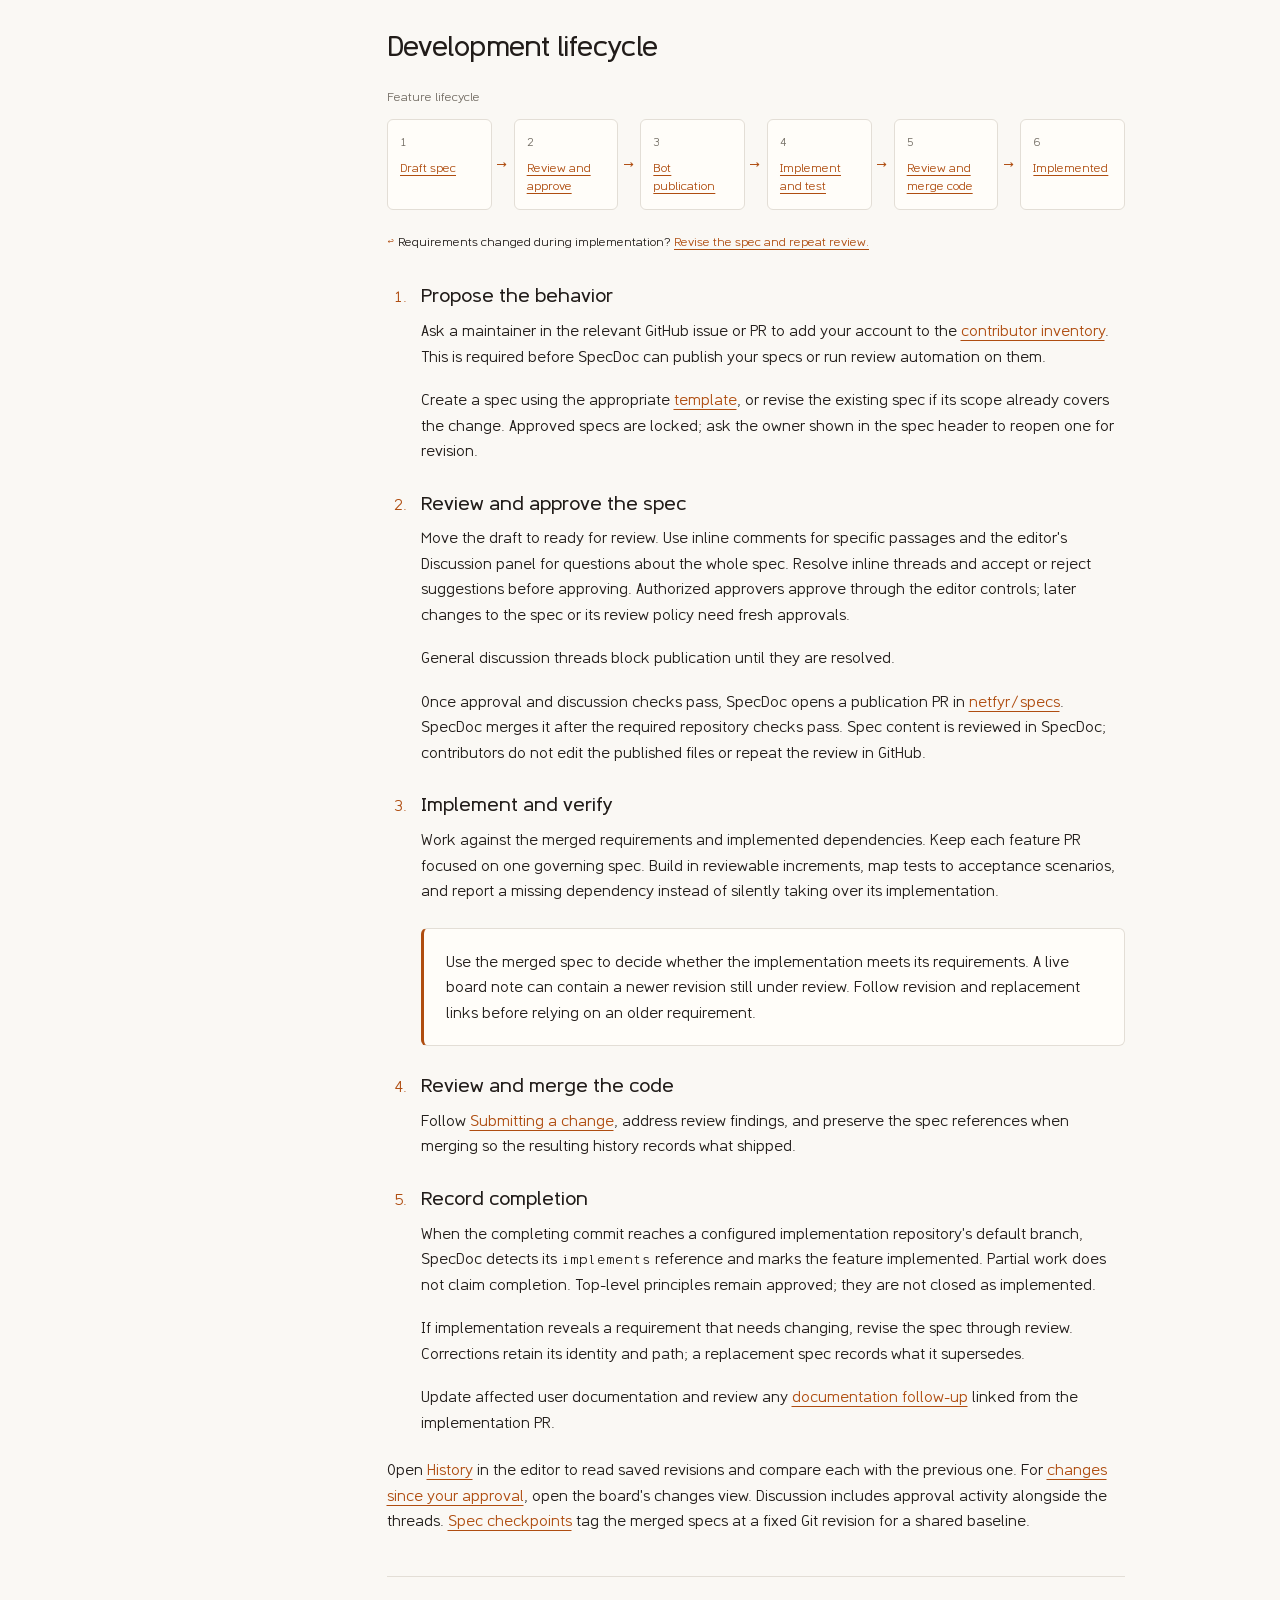
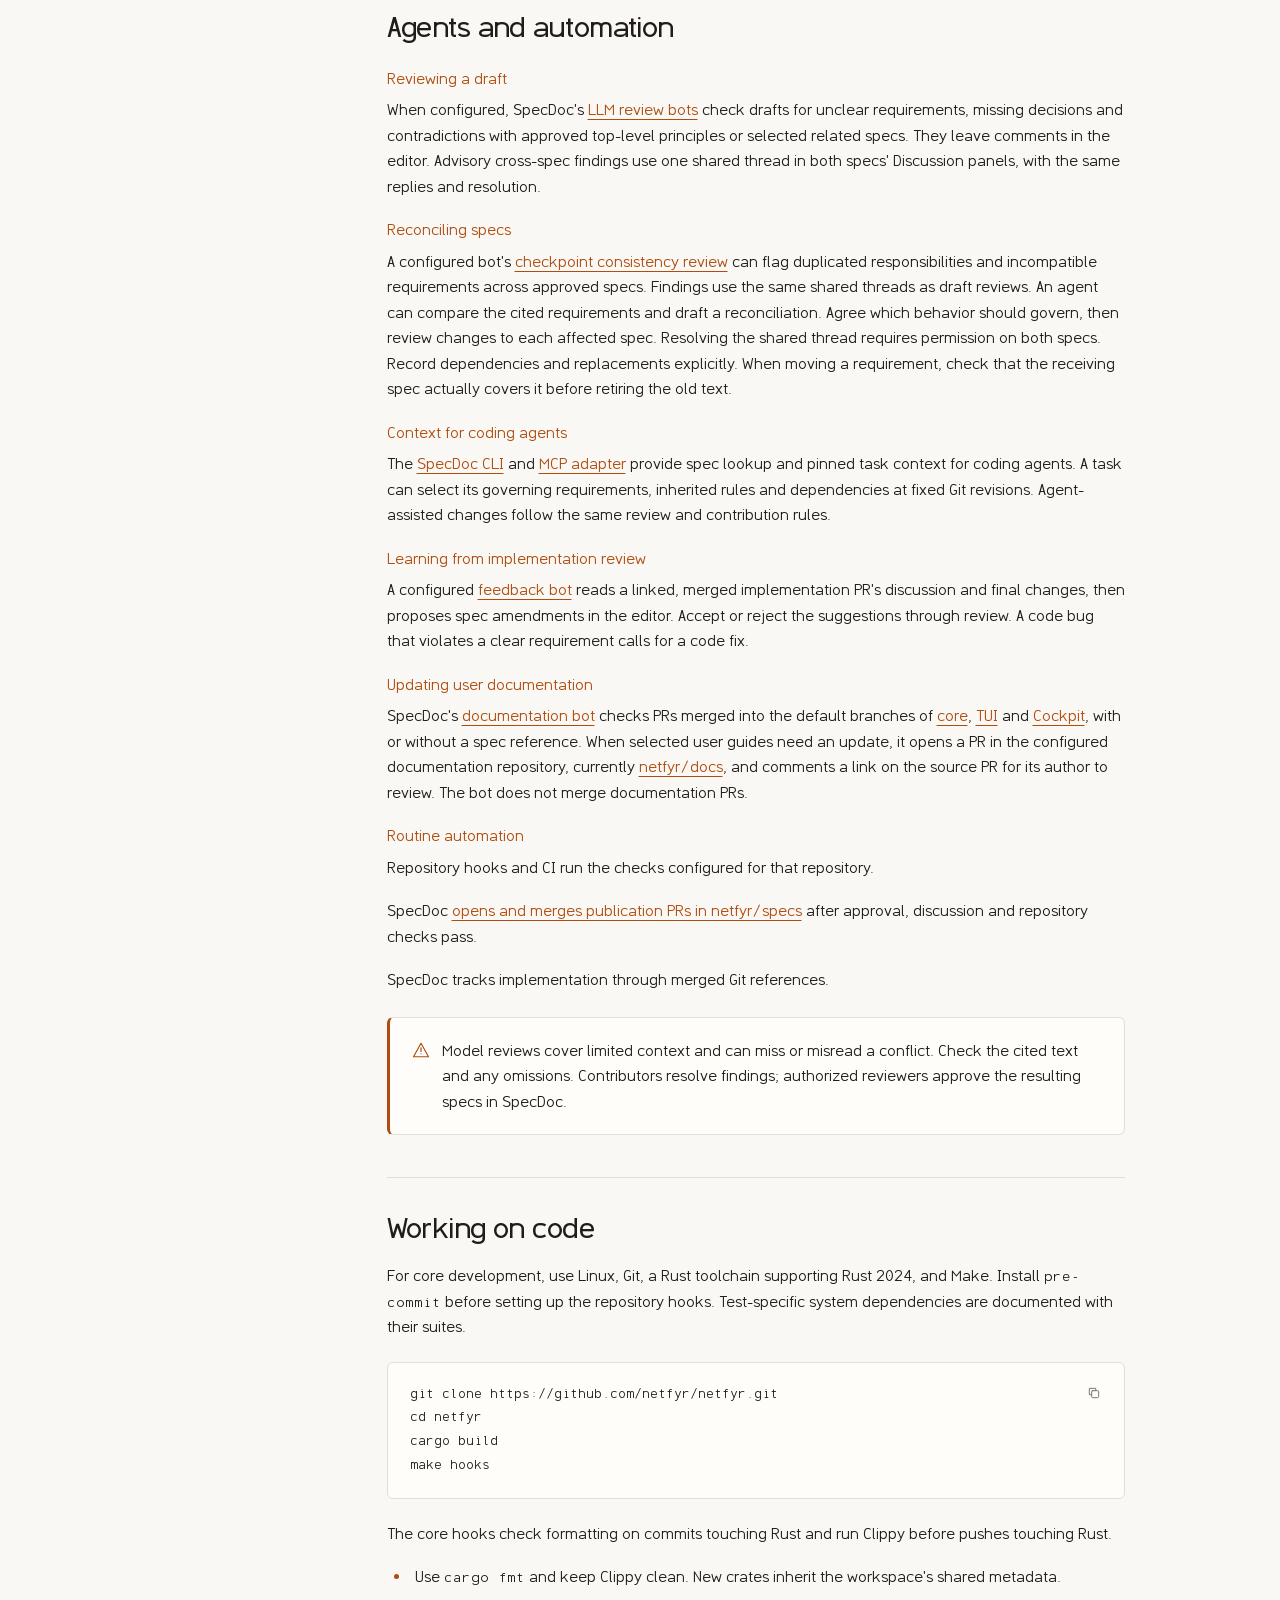
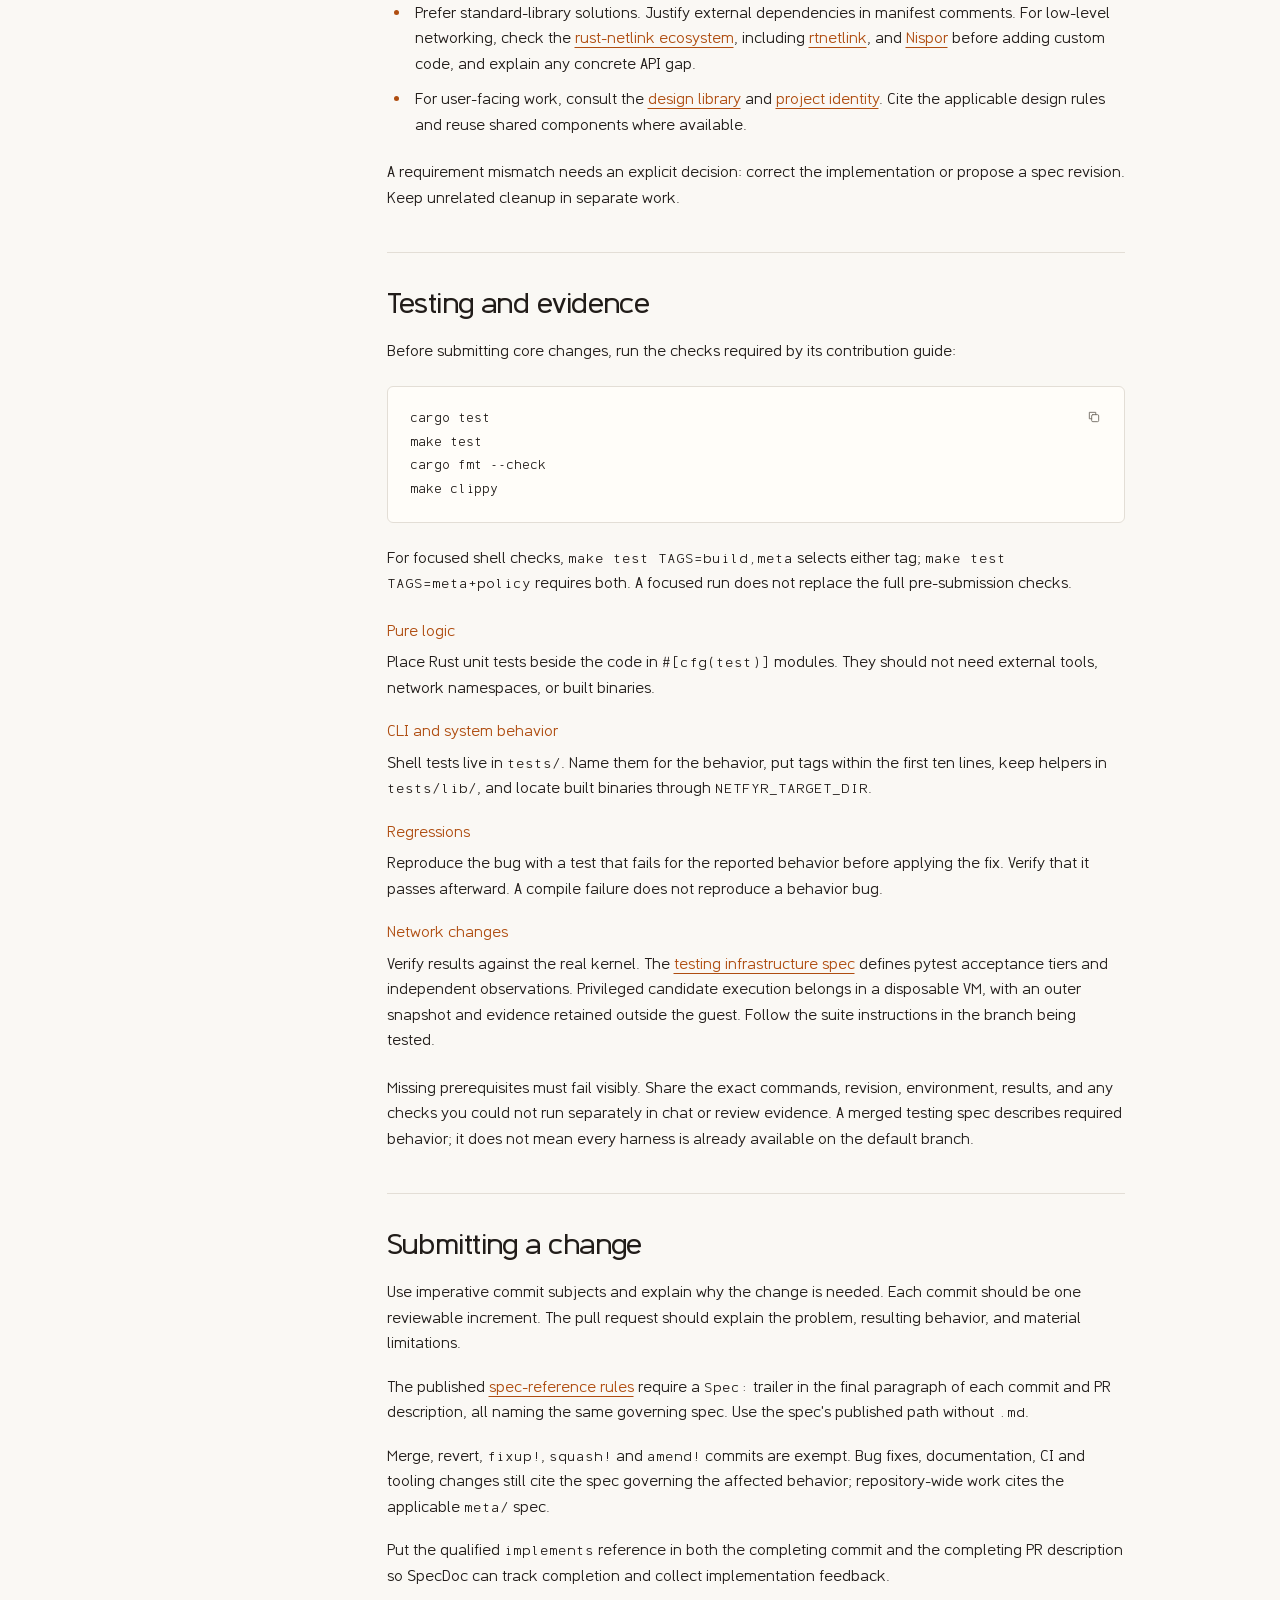
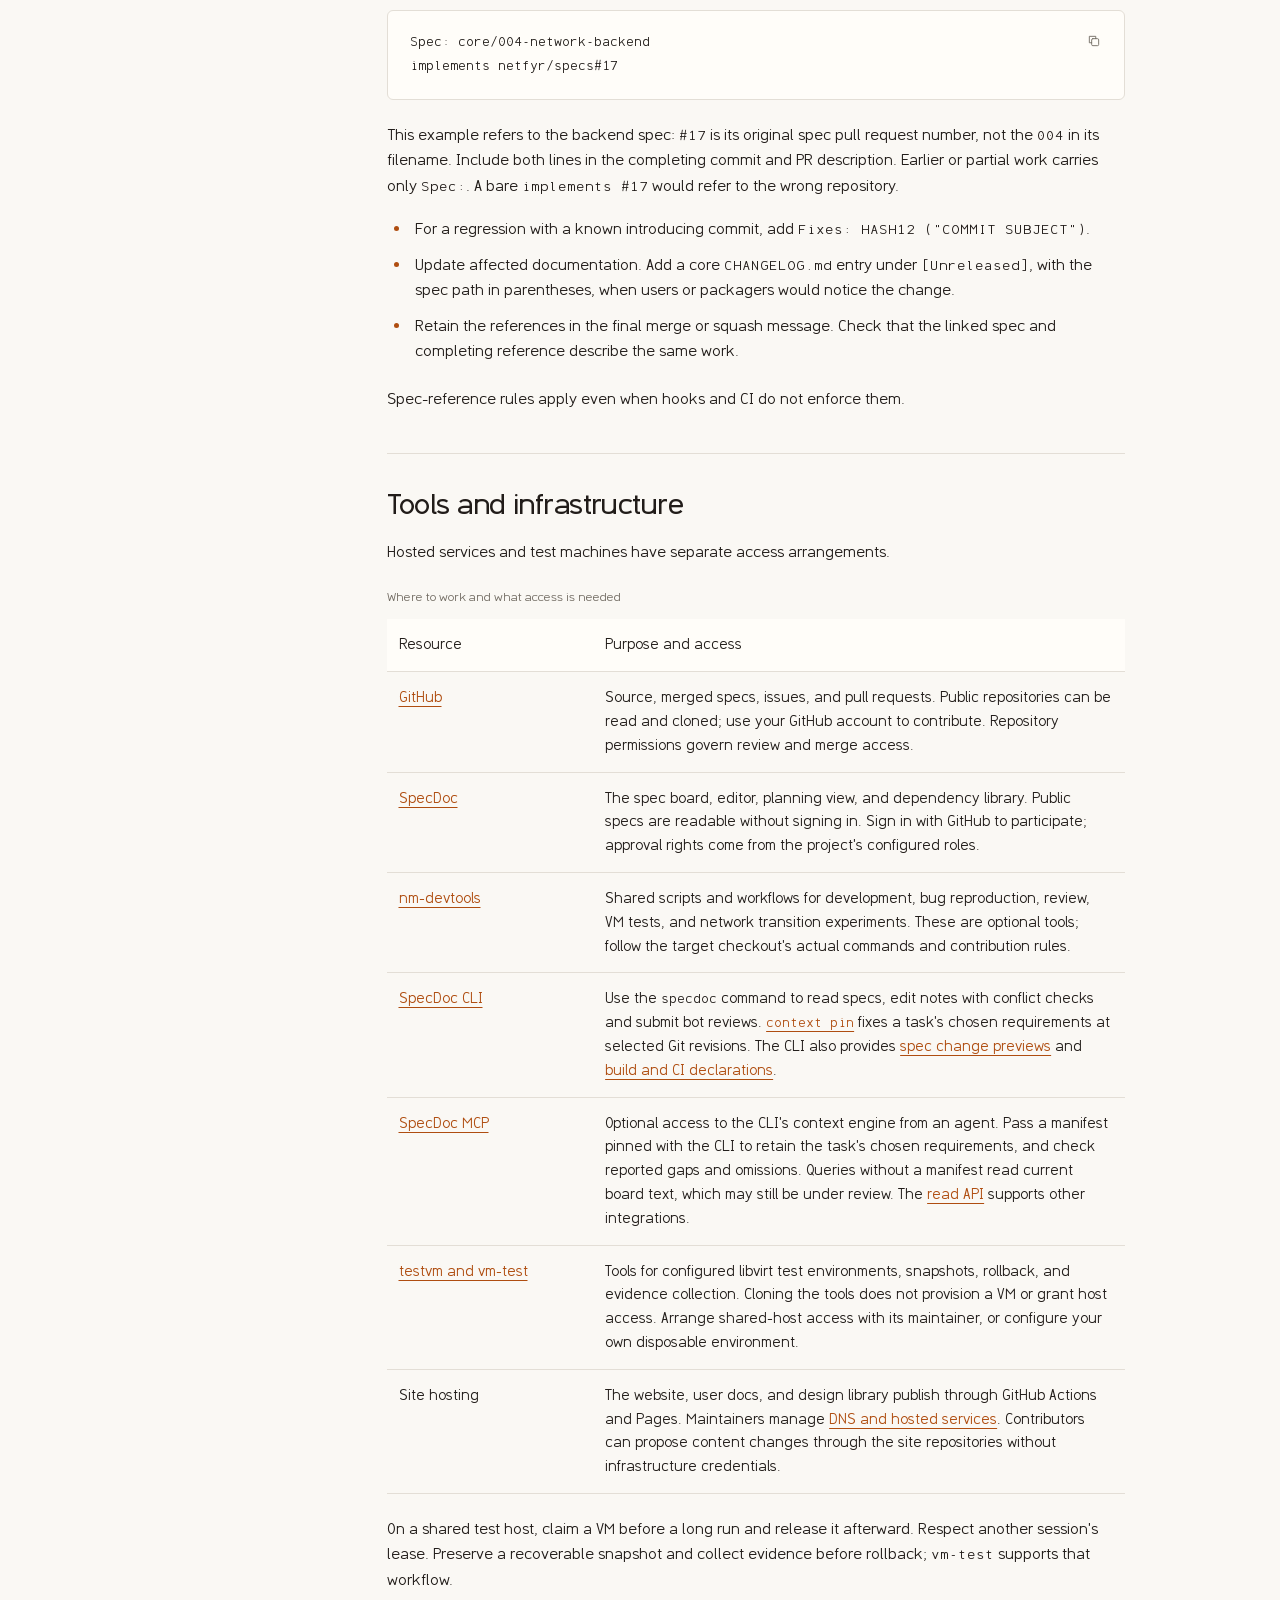
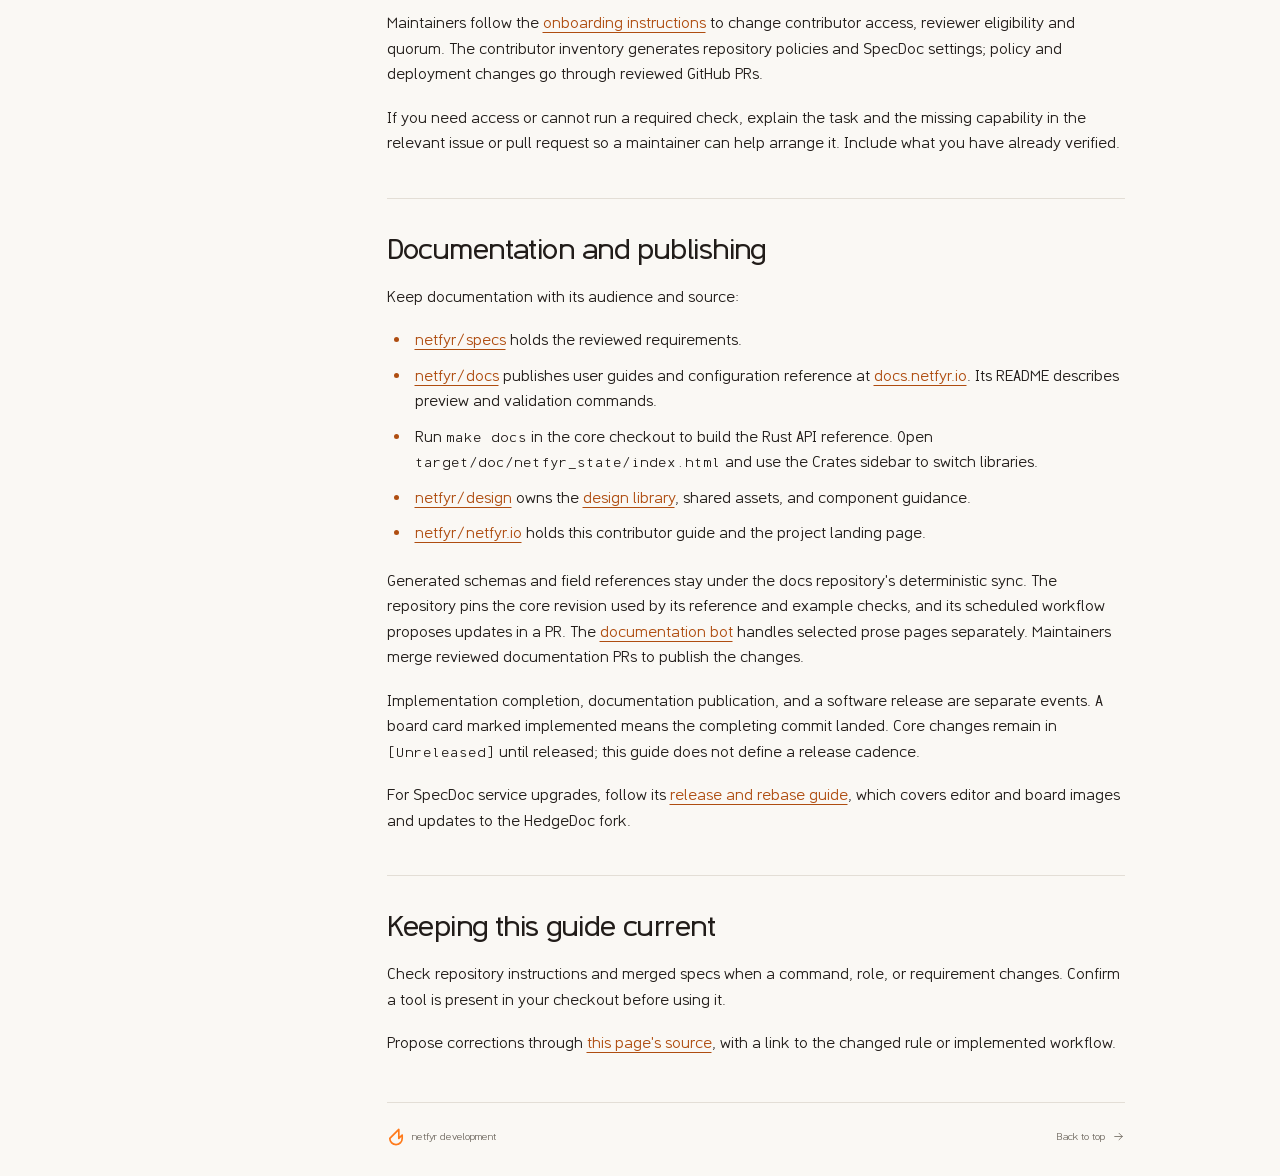
==== commit 3ebe40f7: "Document the implementation-to-documentation follow-up Explain how SpecDoc checks merged implementat" ====
--- a/public/development/index.html
+++ b/public/development/index.html
@@ -92,7 +92,7 @@
       <main class="page-layout" id="content" tabindex="-1">
       <header class="article-header">
         <h1>Development lifecycle</h1>
-        <p class="page-meta">Last reviewed <time datetime="2026-11-08">8 November 2026</time> · <a href="https://github.com/netfyr/netfyr.io/edit/main/public/development/index.html">Edit this page</a></p>
+        <p class="page-meta">Last reviewed <time datetime="2026-11-09">9 November 2026</time> · <a href="https://github.com/netfyr/netfyr.io/edit/main/public/development/index.html">Edit this page</a></p>
       </header>
       <div class="article-body">
         <section aria-labelledby="start">
@@ -164,7 +164,8 @@
             <li>
               <h3 id="close-loop">Record completion</h3>
               <p>When the completing commit reaches a configured implementation repository's default branch, SpecDoc detects its <code>implements</code> reference and marks the feature implemented. Partial work does not claim completion. Top-level principles remain approved; they are not closed as implemented.</p>
-              <p>If implementation reveals a requirement that needs changing, revise the spec through review. Corrections retain its identity and path; a replacement spec records what it supersedes. Update affected user documentation.</p>
+              <p>If implementation reveals a requirement that needs changing, revise the spec through review. Corrections retain its identity and path; a replacement spec records what it supersedes.</p>
+              <p>Update affected user documentation and review any <a href="#documentation-followup">documentation follow-up</a> linked from the implementation PR.</p>
             </li>
           </ol>
           <p>Open <a href="https://specdoc.josie.cloud/spec-lifecycle/#what-changed">History</a> in the editor to read saved revisions and compare each with the previous one. For <a href="https://specdoc.josie.cloud/spec-lifecycle/#what-changed">changes since your approval</a>, open the board's changes view. Discussion includes approval activity alongside the threads. <a href="https://specdoc.josie.cloud/spec-checkpoints/">Spec checkpoints</a> tag the merged specs at a fixed Git revision for a shared baseline.</p>
@@ -181,6 +182,8 @@
             <dd>The <a href="https://specdoc.josie.cloud/cli/">SpecDoc CLI</a> and <a href="https://specdoc.josie.cloud/context-graph/#setup">MCP adapter</a> provide spec lookup and pinned task context for coding agents. A task can select its governing requirements, inherited rules and dependencies at fixed Git revisions. Agent-assisted changes follow the same review and contribution rules.</dd>
             <dt>Learning from implementation review</dt>
             <dd>A configured <a href="https://specdoc.josie.cloud/spec-lifecycle/#learning-from-implementation-review">feedback bot</a> reads a linked, merged implementation PR's discussion and final changes, then proposes spec amendments in the editor. Accept or reject the suggestions through review. A code bug that violates a clear requirement calls for a code fix.</dd>
+            <dt id="documentation-followup">Updating user documentation</dt>
+            <dd>SpecDoc's <a href="https://specdoc.josie.cloud/configuration/#documentation-follow-ups">documentation bot</a> checks PRs merged into the default branches of <a href="https://github.com/netfyr/netfyr">core</a>, <a href="https://github.com/netfyr/tui">TUI</a> and <a href="https://github.com/netfyr/cockpit">Cockpit</a>, with or without a spec reference. When selected user guides need an update, it opens a PR in the configured documentation repository, currently <a href="https://github.com/netfyr/docs">netfyr/docs</a>, and comments a link on the source PR for its author to review. The bot does not merge documentation PRs.</dd>
             <dt>Routine automation</dt>
             <dd>
               <p>Repository hooks and CI run the checks configured for that repository.</p>
@@ -315,7 +318,7 @@
             <li><a href="https://github.com/netfyr/design">netfyr/design</a> owns the <a href="https://design.netfyr.io/">design library</a>, shared assets, and component guidance.</li>
             <li><a href="https://github.com/netfyr/netfyr.io">netfyr/netfyr.io</a> holds this contributor guide and the project landing page.</li>
           </ul>
-          <p>The docs repository pins the core revision used by its reference and example checks. Its scheduled update workflow proposes changes in a pull request after validation. Review the core changes, update affected guides, and merge the reviewed update to publish it.</p>
+          <p>Generated schemas and field references stay under the docs repository's deterministic sync. The repository pins the core revision used by its reference and example checks, and its scheduled workflow proposes updates in a PR. The <a href="#documentation-followup">documentation bot</a> handles selected prose pages separately. Maintainers merge reviewed documentation PRs to publish the changes.</p>
           <p>Implementation completion, documentation publication, and a software release are separate events. A board card marked implemented means the completing commit landed. Core changes remain in <code>[Unreleased]</code> until released; this guide does not define a release cadence.</p>
           <p>For SpecDoc service upgrades, follow its <a href="https://specdoc.josie.cloud/release/">release and rebase guide</a>, which covers editor and board images and updates to the HedgeDoc fork.</p>
         </section>
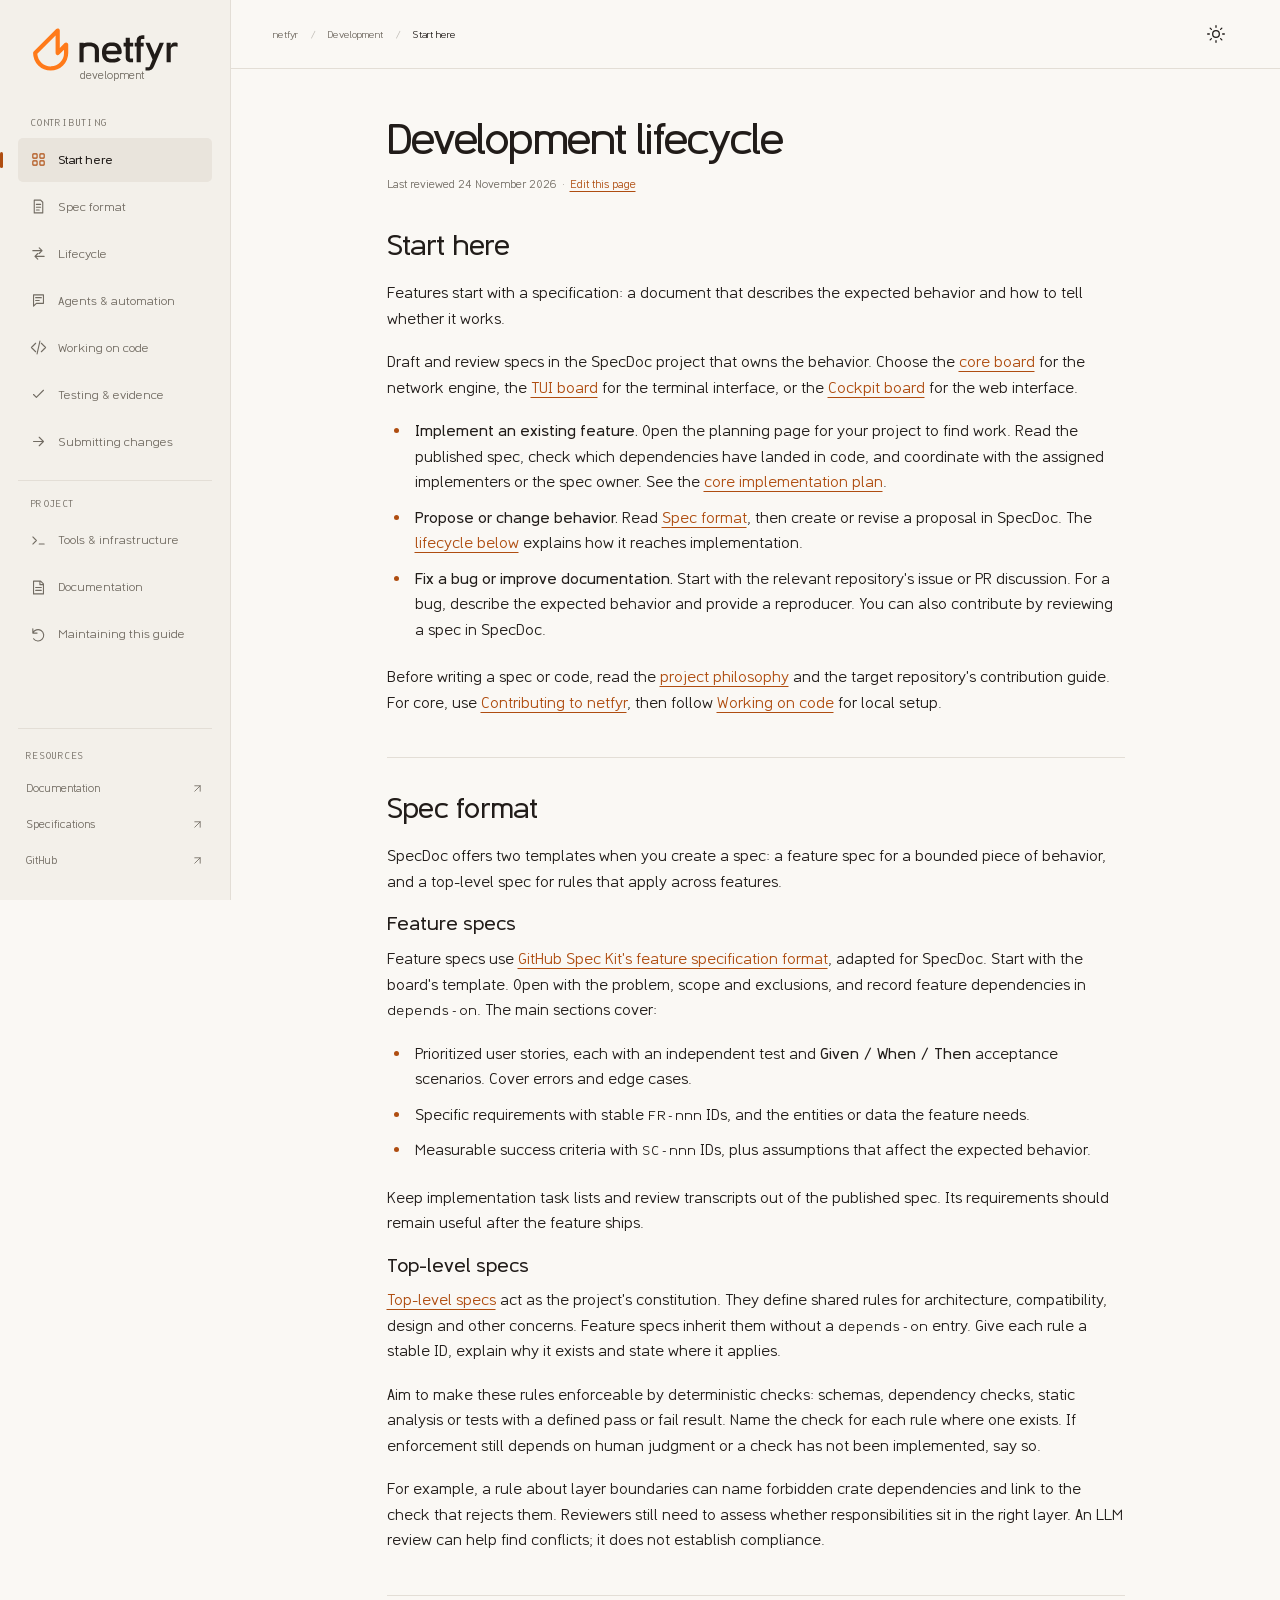
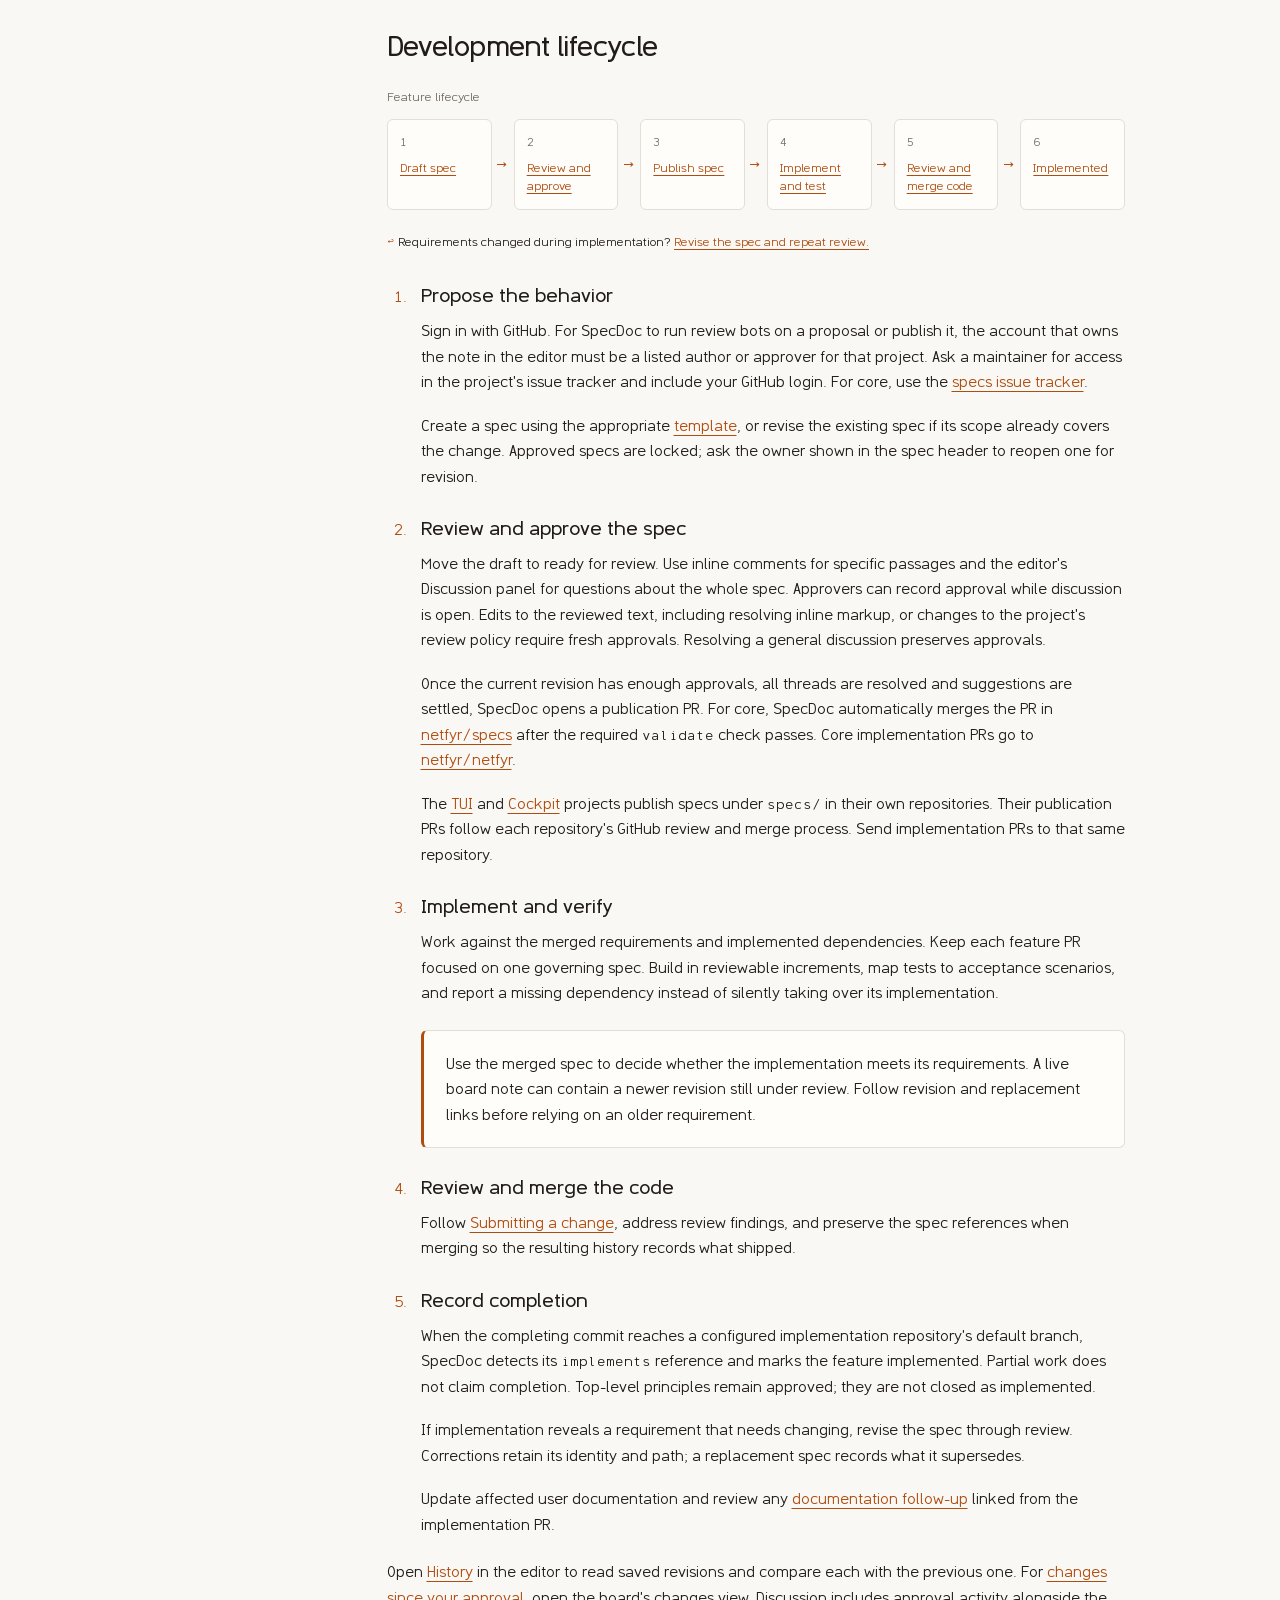
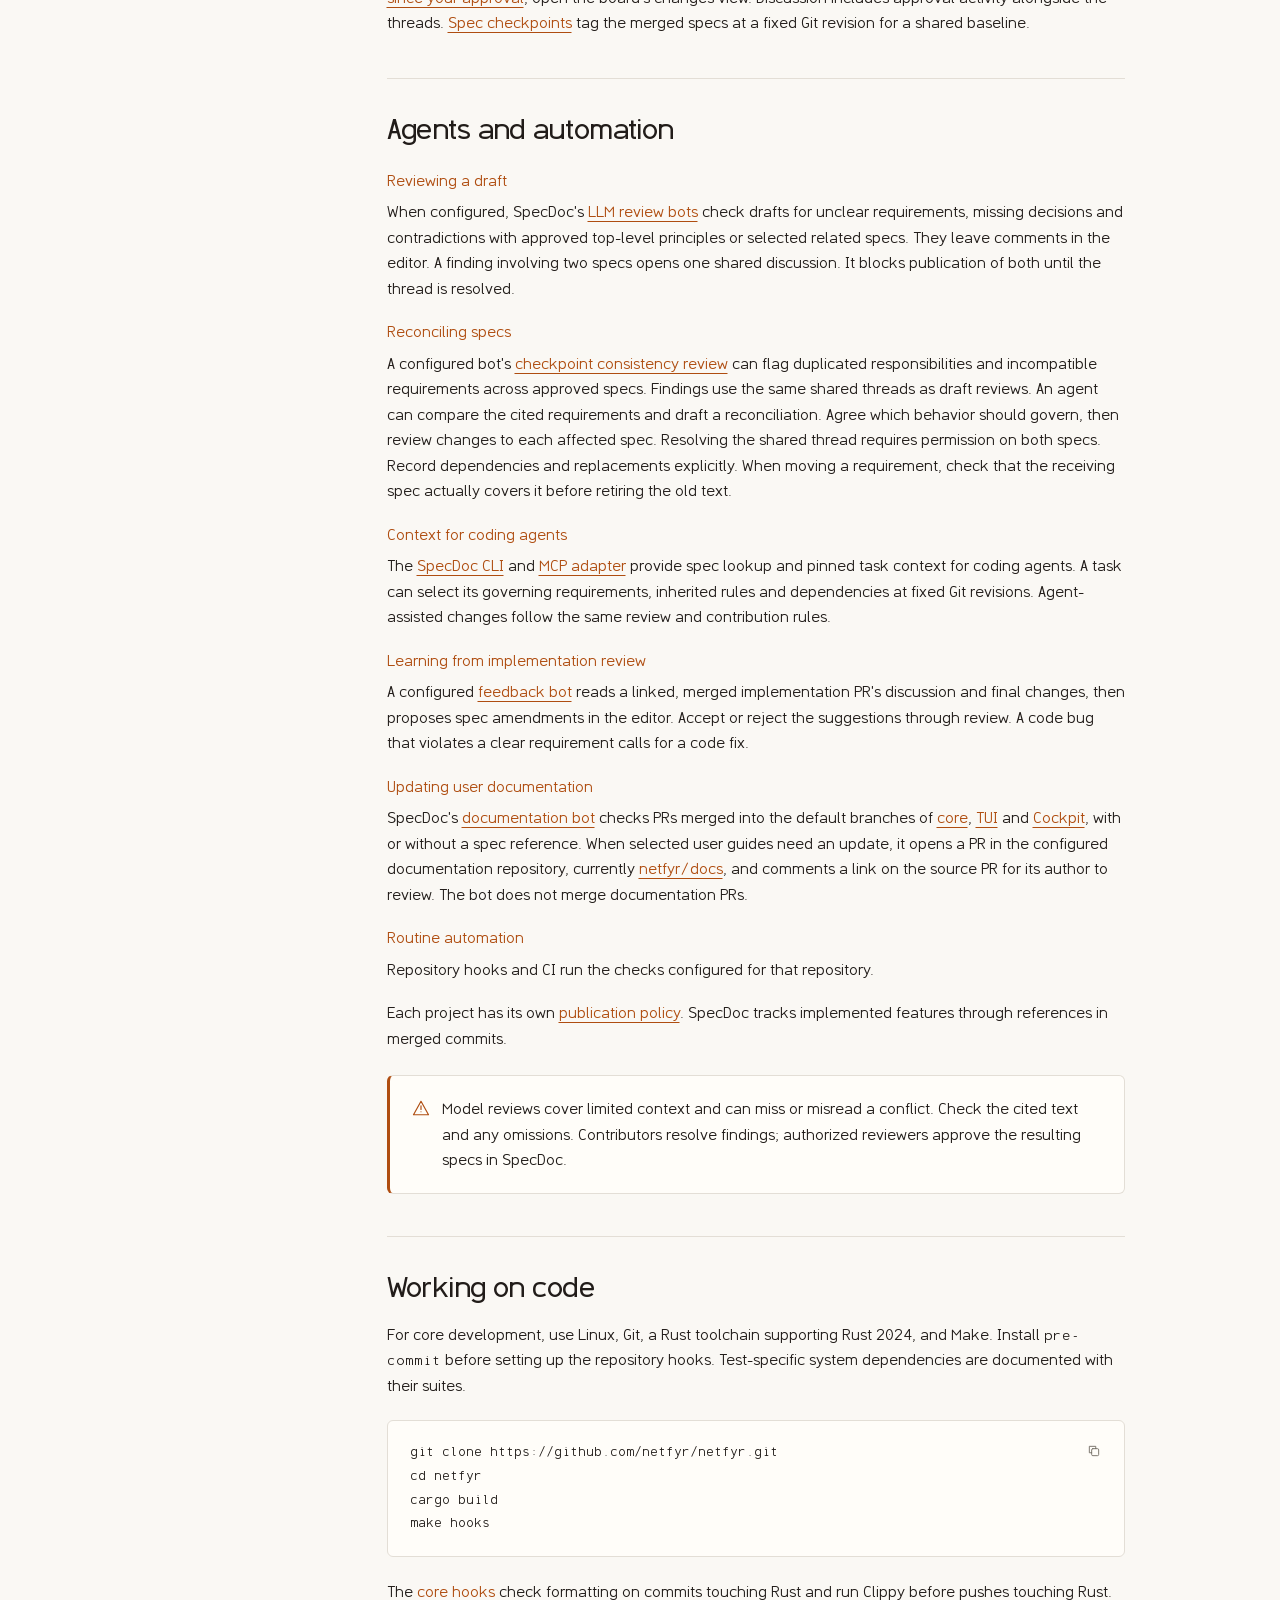
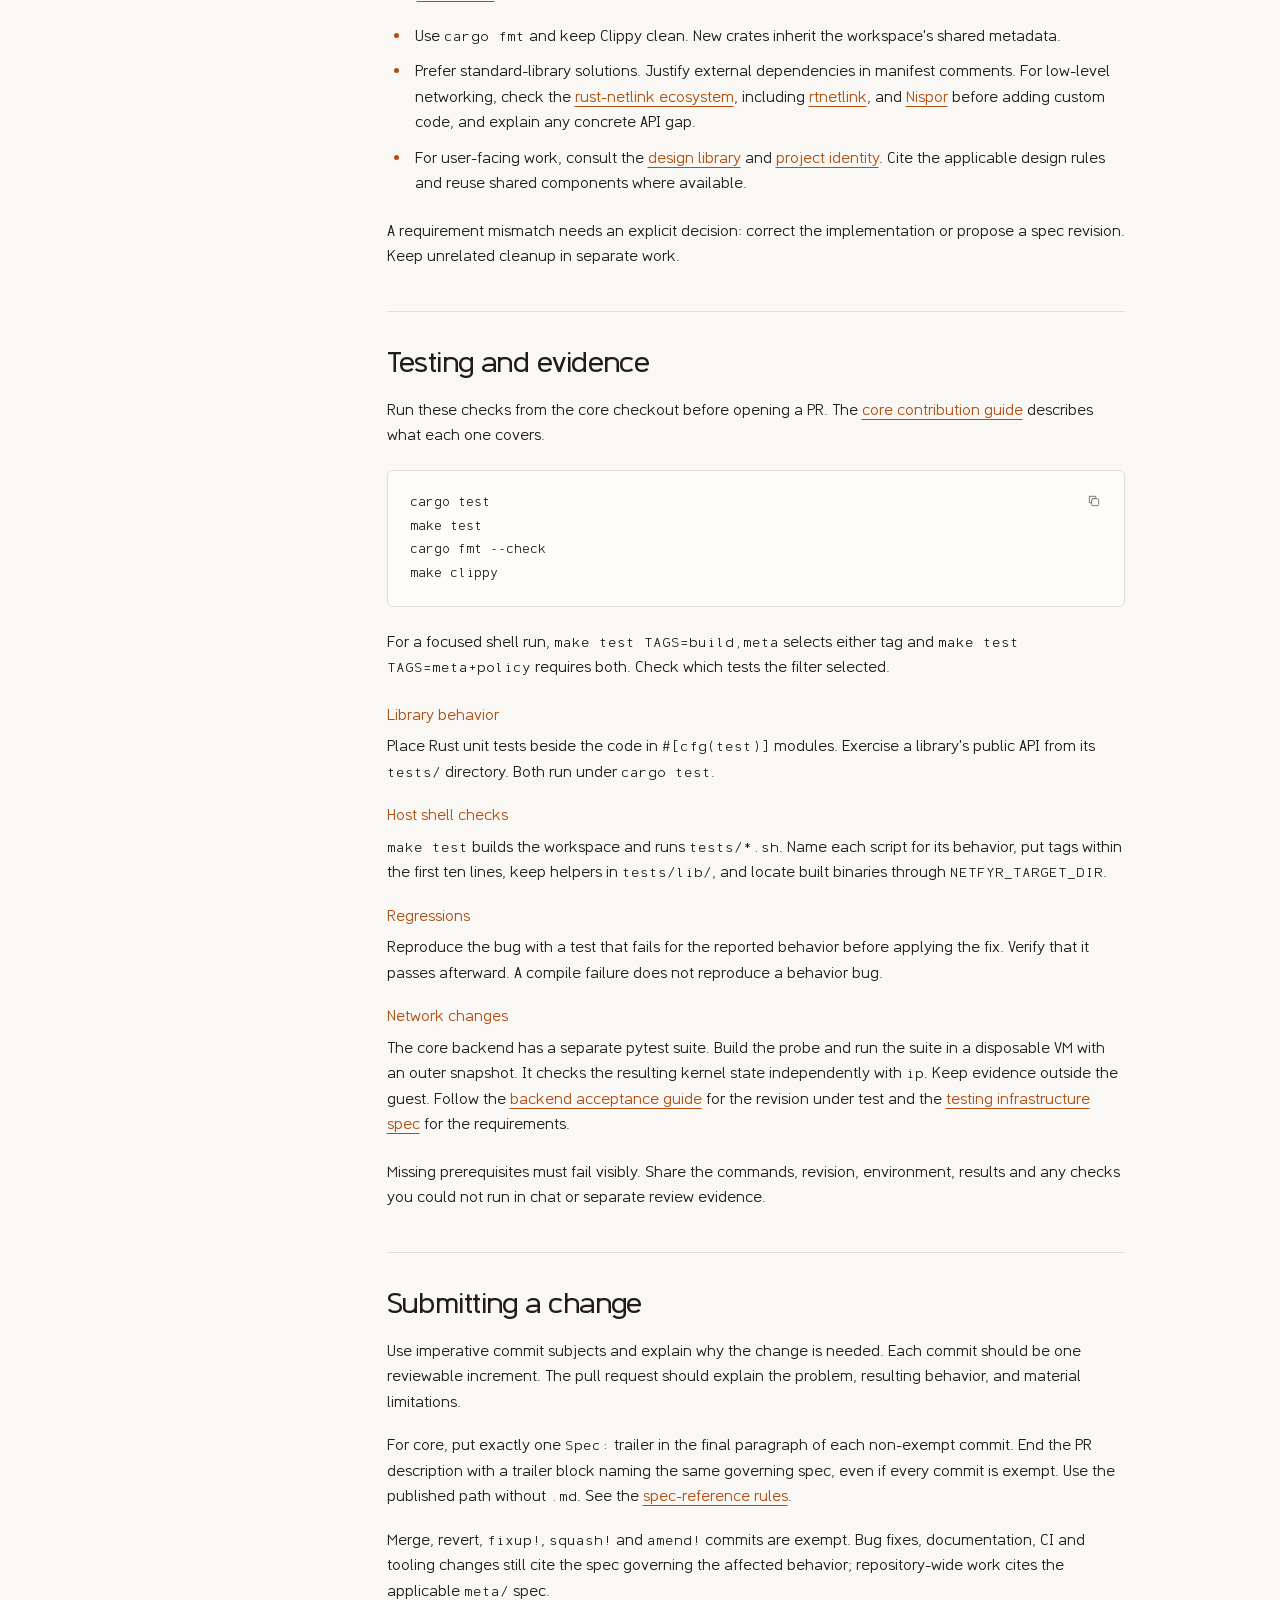
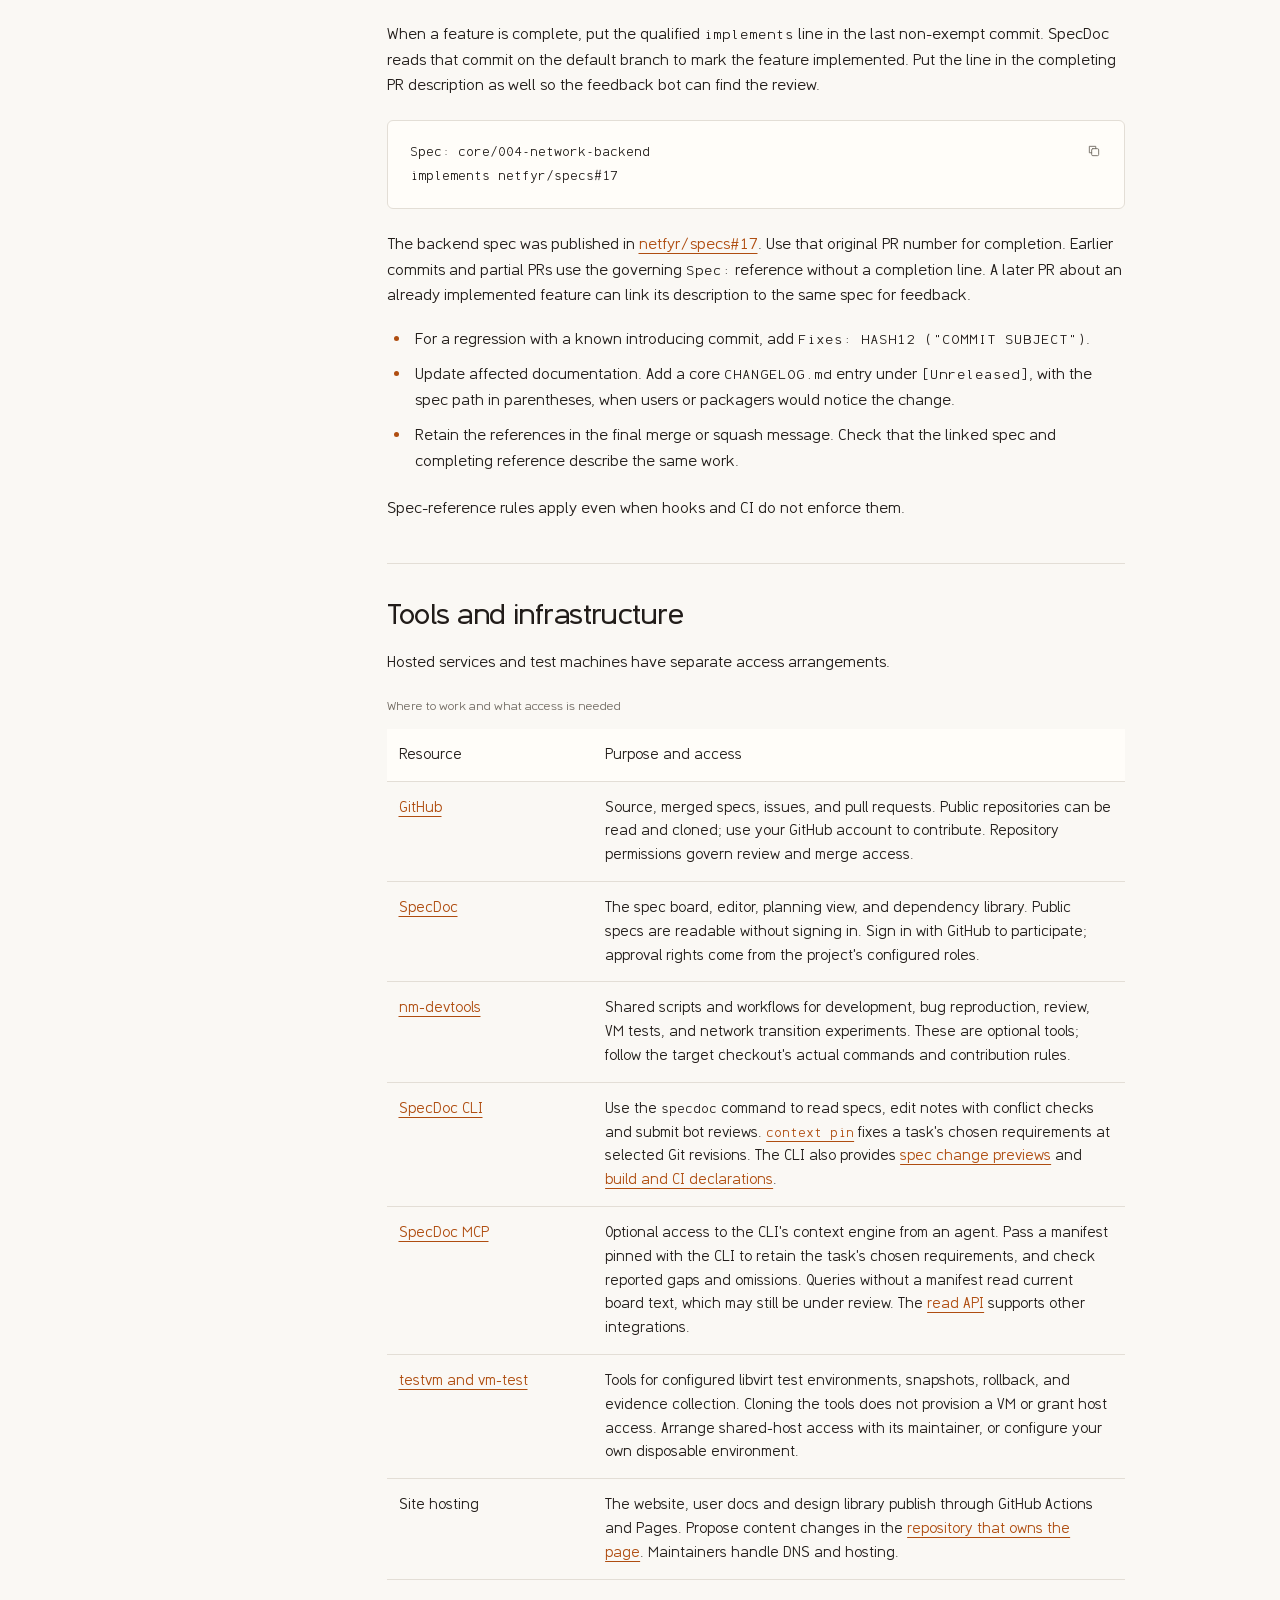
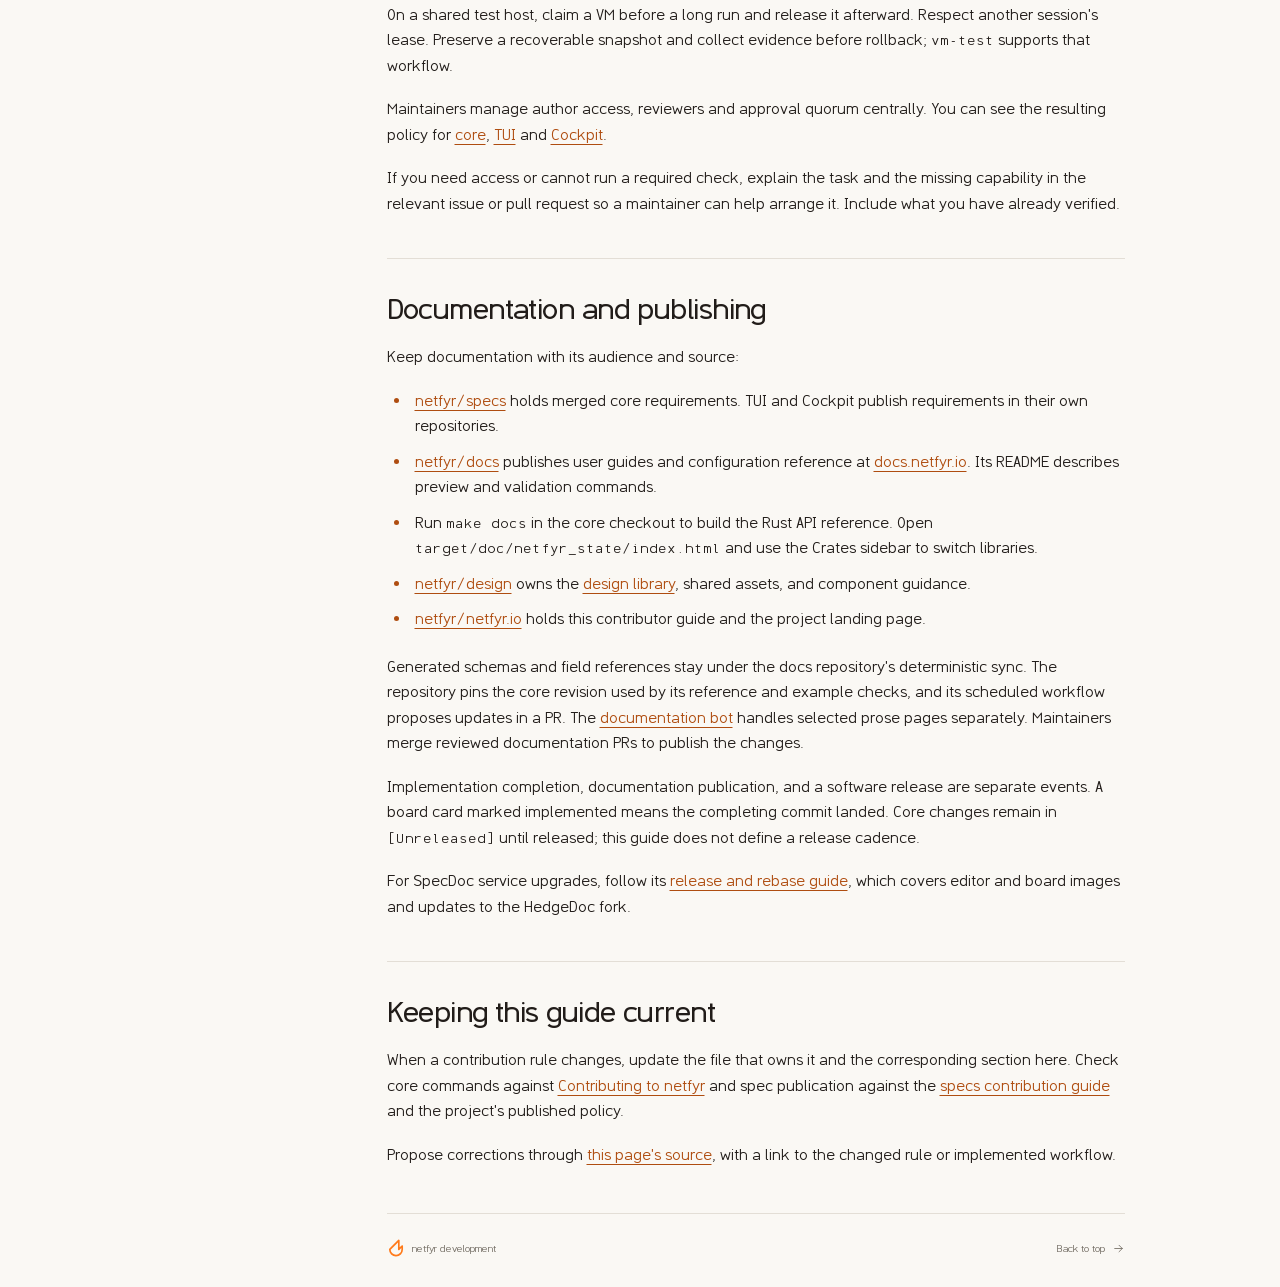
==== commit dc6cd6e2: "Align the development guide with project contribution rules Core, TUI and Cockpit publish specificat" ====
--- a/public/development/index.html
+++ b/public/development/index.html
@@ -92,17 +92,17 @@
       <main class="page-layout" id="content" tabindex="-1">
       <header class="article-header">
         <h1>Development lifecycle</h1>
-        <p class="page-meta">Last reviewed <time datetime="2026-11-09">9 November 2026</time> · <a href="https://github.com/netfyr/netfyr.io/edit/main/public/development/index.html">Edit this page</a></p>
+        <p class="page-meta">Last reviewed <time datetime="2026-11-24">24 November 2026</time> · <a href="https://github.com/netfyr/netfyr.io/edit/main/public/development/index.html">Edit this page</a></p>
       </header>
       <div class="article-body">
         <section aria-labelledby="start">
           <h2 id="start">Start here</h2>
           <p>Features start with a specification: a document that describes the expected behavior and how to tell whether it works.</p>
-          <p><a href="https://specs.netfyr.io/?ns=netfyr%2Fspecs">SpecDoc</a> is where we draft, discuss and approve specs. Approved specs are published to <a href="https://github.com/netfyr/specs">netfyr/specs</a>. Code changes go to the repository that implements them, such as <a href="https://github.com/netfyr/netfyr">netfyr/netfyr</a> for the core.</p>
-          <ul>
-            <li><strong>Implement an existing feature:</strong> use the <a href="https://specs.netfyr.io/roadmap?ns=netfyr%2Fspecs">planning page</a> to find work. Read its published spec, check that its dependencies are implemented, and coordinate with the assigned implementer or, if nobody is assigned, the spec owner.</li>
-            <li><strong>Propose or change behavior:</strong> read <a href="#spec-format">Spec format</a>, then create or revise a proposal in SpecDoc. The <a href="#lifecycle">lifecycle below</a> explains how it reaches implementation.</li>
-            <li><strong>Fix a bug or improve documentation:</strong> start with the relevant repository's issue or PR discussion. For a bug, describe the expected behavior and provide a reproducer. You can also contribute by reviewing a spec in SpecDoc.</li>
+          <p>Draft and review specs in the SpecDoc project that owns the behavior. Choose the <a href="https://specs.netfyr.io/?ns=netfyr%2Fspecs">core board</a> for the network engine, the <a href="https://specs.netfyr.io/?ns=netfyr%2Ftui">TUI board</a> for the terminal interface, or the <a href="https://specs.netfyr.io/?ns=netfyr%2Fcockpit">Cockpit board</a> for the web interface.</p>
+          <ul>
+            <li><strong>Implement an existing feature.</strong> Open the planning page for your project to find work. Read the published spec, check which dependencies have landed in code, and coordinate with the assigned implementers or the spec owner. See the <a href="https://specs.netfyr.io/roadmap?ns=netfyr%2Fspecs">core implementation plan</a>.</li>
+            <li><strong>Propose or change behavior.</strong> Read <a href="#spec-format">Spec format</a>, then create or revise a proposal in SpecDoc. The <a href="#lifecycle">lifecycle below</a> explains how it reaches implementation.</li>
+            <li><strong>Fix a bug or improve documentation.</strong> Start with the relevant repository's issue or PR discussion. For a bug, describe the expected behavior and provide a reproducer. You can also contribute by reviewing a spec in SpecDoc.</li>
           </ul>
           <p>Before writing a spec or code, read the <a href="https://github.com/netfyr/specs/blob/main/netfyr-philosophy.md">project philosophy</a> and the target repository's contribution guide. For core, use <a href="https://github.com/netfyr/netfyr/blob/main/CONTRIBUTING.md">Contributing to netfyr</a>, then follow <a href="#working-on-code">Working on code</a> for local setup.</p>
         </section>
@@ -131,7 +131,7 @@
             <ol class="lifecycle-flow" aria-labelledby="lifecycle-diagram-caption" role="list">
               <li><span class="flow-number" aria-hidden="true">1</span><a href="#propose-behavior">Draft spec</a><span class="flow-arrow" aria-hidden="true">→</span></li>
               <li><span class="flow-number" aria-hidden="true">2</span><a href="#review-spec">Review and approve</a><span class="flow-arrow" aria-hidden="true">→</span></li>
-              <li><span class="flow-number" aria-hidden="true">3</span><a href="#merge-spec">Bot publication</a><span class="flow-arrow" aria-hidden="true">→</span></li>
+              <li><span class="flow-number" aria-hidden="true">3</span><a href="#merge-spec">Publish spec</a><span class="flow-arrow" aria-hidden="true">→</span></li>
               <li><span class="flow-number" aria-hidden="true">4</span><a href="#implement-verify">Implement and test</a><span class="flow-arrow" aria-hidden="true">→</span></li>
               <li><span class="flow-number" aria-hidden="true">5</span><a href="#review-code">Review and merge code</a><span class="flow-arrow" aria-hidden="true">→</span></li>
               <li><span class="flow-number" aria-hidden="true">6</span><a href="#close-loop">Implemented</a></li>
@@ -141,14 +141,14 @@
           <ol class="stages">
             <li>
               <h3 id="propose-behavior">Propose the behavior</h3>
-              <p>Ask a maintainer in the relevant GitHub issue or PR to add your account to the <a href="https://github.com/netfyr/infra/blob/main/terraform/github-org/governance.auto.tfvars.json">contributor inventory</a>. This is required before SpecDoc can publish your specs or run review automation on them.</p>
+              <p>Sign in with GitHub. For SpecDoc to run review bots on a proposal or publish it, the account that owns the note in the editor must be a listed author or approver for that project. Ask a maintainer for access in the project's issue tracker and include your GitHub login. For core, use the <a href="https://github.com/netfyr/specs/issues">specs issue tracker</a>.</p>
               <p>Create a spec using the appropriate <a href="#spec-format">template</a>, or revise the existing spec if its scope already covers the change. Approved specs are locked; ask the owner shown in the spec header to reopen one for revision.</p>
             </li>
             <li>
               <h3 id="review-spec">Review and approve the spec</h3>
-              <p>Move the draft to ready for review. Use inline comments for specific passages and the editor's Discussion panel for questions about the whole spec. Resolve inline threads and accept or reject suggestions before approving. Authorized approvers approve through the editor controls; later changes to the spec or its review policy need fresh approvals.</p>
-              <p>General discussion threads block publication until they are resolved.</p>
-              <p id="merge-spec">Once approval and discussion checks pass, SpecDoc opens a publication PR in <a href="https://github.com/netfyr/specs">netfyr/specs</a>. SpecDoc merges it after the required repository checks pass. Spec content is reviewed in SpecDoc; contributors do not edit the published files or repeat the review in GitHub.</p>
+              <p>Move the draft to ready for review. Use inline comments for specific passages and the editor's Discussion panel for questions about the whole spec. Approvers can record approval while discussion is open. Edits to the reviewed text, including resolving inline markup, or changes to the project's review policy require fresh approvals. Resolving a general discussion preserves approvals.</p>
+              <p id="merge-spec">Once the current revision has enough approvals, all threads are resolved and suggestions are settled, SpecDoc opens a publication PR. For core, SpecDoc automatically merges the PR in <a href="https://github.com/netfyr/specs/blob/main/CONTRIBUTING.md">netfyr/specs</a> after the required <code>validate</code> check passes. Core implementation PRs go to <a href="https://github.com/netfyr/netfyr">netfyr/netfyr</a>.</p>
+              <p>The <a href="https://github.com/netfyr/tui">TUI</a> and <a href="https://github.com/netfyr/cockpit">Cockpit</a> projects publish specs under <code>specs/</code> in their own repositories. Their publication PRs follow each repository's GitHub review and merge process. Send implementation PRs to that same repository.</p>
             </li>
             <li>
               <h3 id="implement-verify">Implement and verify</h3>
@@ -175,7 +175,7 @@
           <h2 id="automation">Agents and automation</h2>
           <dl>
             <dt>Reviewing a draft</dt>
-            <dd>When configured, SpecDoc's <a href="https://specdoc.josie.cloud/spec-lifecycle/#review">LLM review bots</a> check drafts for unclear requirements, missing decisions and contradictions with approved top-level principles or selected related specs. They leave comments in the editor. Advisory cross-spec findings use one shared thread in both specs' Discussion panels, with the same replies and resolution.</dd>
+            <dd>When configured, SpecDoc's <a href="https://specdoc.josie.cloud/spec-lifecycle/#review">LLM review bots</a> check drafts for unclear requirements, missing decisions and contradictions with approved top-level principles or selected related specs. They leave comments in the editor. A finding involving two specs opens one shared discussion. It blocks publication of both until the thread is resolved.</dd>
             <dt>Reconciling specs</dt>
             <dd>A configured bot's <a href="https://specdoc.josie.cloud/spec-checkpoints/#consistency-review">checkpoint consistency review</a> can flag duplicated responsibilities and incompatible requirements across approved specs. Findings use the same shared threads as draft reviews. An agent can compare the cited requirements and draft a reconciliation. Agree which behavior should govern, then review changes to each affected spec. Resolving the shared thread requires permission on both specs. Record dependencies and replacements explicitly. When moving a requirement, check that the receiving spec actually covers it before retiring the old text.</dd>
             <dt>Context for coding agents</dt>
@@ -187,8 +187,7 @@
             <dt>Routine automation</dt>
             <dd>
               <p>Repository hooks and CI run the checks configured for that repository.</p>
-              <p>SpecDoc <a href="#merge-spec">opens and merges publication PRs in netfyr/specs</a> after approval, discussion and repository checks pass.</p>
-              <p>SpecDoc tracks implementation through merged Git references.</p>
+              <p>Each project has its own <a href="#merge-spec">publication policy</a>. SpecDoc tracks implemented features through references in merged commits.</p>
             </dd>
           </dl>
           <aside class="note note-warning" aria-label="Model review limits">
@@ -209,7 +208,7 @@
               <svg viewBox="0 0 24 24" aria-hidden="true"><rect x="8" y="8" width="12" height="12" rx="2"/><path d="M15 8V4H4v11h4"/></svg>
             </button>
           </div>
-          <p>The core hooks check formatting on commits touching Rust and run Clippy before pushes touching Rust.</p>
+          <p>The <a href="https://github.com/netfyr/netfyr/blob/main/.pre-commit-config.yaml">core hooks</a> check formatting on commits touching Rust and run Clippy before pushes touching Rust.</p>
           <ul>
             <li>Use <code>cargo fmt</code> and keep Clippy clean. New crates inherit the workspace's shared metadata.</li>
             <li>Prefer standard-library solutions. Justify external dependencies in manifest comments. For low-level networking, check the <a href="https://github.com/rust-netlink">rust-netlink ecosystem</a>, including <a href="https://github.com/rust-netlink/rtnetlink">rtnetlink</a>, and <a href="https://github.com/nispor/nispor">Nispor</a> before adding custom code, and explain any concrete API gap.</li>
@@ -220,7 +219,7 @@
 
         <section aria-labelledby="testing">
           <h2 id="testing">Testing and evidence</h2>
-          <p>Before submitting core changes, run the checks required by its contribution guide:</p>
+          <p>Run these checks from the core checkout before opening a PR. The <a href="https://github.com/netfyr/netfyr/blob/main/CONTRIBUTING.md">core contribution guide</a> describes what each one covers.</p>
           <div class="code-block">
             <pre tabindex="0" aria-label="Pre-submission checks"><code>cargo test
 make test
@@ -230,26 +229,26 @@
               <svg viewBox="0 0 24 24" aria-hidden="true"><rect x="8" y="8" width="12" height="12" rx="2"/><path d="M15 8V4H4v11h4"/></svg>
             </button>
           </div>
-          <p>For focused shell checks, <code>make test TAGS=build,meta</code> selects either tag; <code>make test TAGS=meta+policy</code> requires both. A focused run does not replace the full pre-submission checks.</p>
+          <p>For a focused shell run, <code>make test TAGS=build,meta</code> selects either tag and <code>make test TAGS=meta+policy</code> requires both. Check which tests the filter selected.</p>
           <dl>
-            <dt>Pure logic</dt>
-            <dd>Place Rust unit tests beside the code in <code>#[cfg(test)]</code> modules. They should not need external tools, network namespaces, or built binaries.</dd>
-            <dt>CLI and system behavior</dt>
-            <dd>Shell tests live in <code>tests/</code>. Name them for the behavior, put tags within the first ten lines, keep helpers in <code>tests/lib/</code>, and locate built binaries through <code>NETFYR_TARGET_DIR</code>.</dd>
+            <dt>Library behavior</dt>
+            <dd>Place Rust unit tests beside the code in <code>#[cfg(test)]</code> modules. Exercise a library's public API from its <code>tests/</code> directory. Both run under <code>cargo test</code>.</dd>
+            <dt>Host shell checks</dt>
+            <dd><code>make test</code> builds the workspace and runs <code>tests/*.sh</code>. Name each script for its behavior, put tags within the first ten lines, keep helpers in <code>tests/lib/</code>, and locate built binaries through <code>NETFYR_TARGET_DIR</code>.</dd>
             <dt>Regressions</dt>
             <dd>Reproduce the bug with a test that fails for the reported behavior before applying the fix. Verify that it passes afterward. A compile failure does not reproduce a behavior bug.</dd>
             <dt>Network changes</dt>
-            <dd>Verify results against the real kernel. The <a href="https://github.com/netfyr/specs/blob/main/testing/008-testing-infrastructure.md">testing infrastructure spec</a> defines pytest acceptance tiers and independent observations. Privileged candidate execution belongs in a disposable VM, with an outer snapshot and evidence retained outside the guest. Follow the suite instructions in the branch being tested.</dd>
+            <dd>The core backend has a separate pytest suite. Build the probe and run the suite in a disposable VM with an outer snapshot. It checks the resulting kernel state independently with <code>ip</code>. Keep evidence outside the guest. Follow the <a href="https://github.com/netfyr/netfyr/blob/main/tests/integration/coverage.md">backend acceptance guide</a> for the revision under test and the <a href="https://github.com/netfyr/specs/blob/main/testing/008-testing-infrastructure.md">testing infrastructure spec</a> for the requirements.</dd>
           </dl>
-          <p>Missing prerequisites must fail visibly. Share the exact commands, revision, environment, results, and any checks you could not run separately in chat or review evidence. A merged testing spec describes required behavior; it does not mean every harness is already available on the default branch.</p>
+          <p>Missing prerequisites must fail visibly. Share the commands, revision, environment, results and any checks you could not run in chat or separate review evidence.</p>
         </section>
 
         <section aria-labelledby="submitting">
           <h2 id="submitting">Submitting a change</h2>
           <p>Use imperative commit subjects and explain why the change is needed. Each commit should be one reviewable increment. The pull request should explain the problem, resulting behavior, and material limitations.</p>
-          <p>The published <a href="https://github.com/netfyr/specs/blob/main/workspace/009-spec-references-in-commits-and-pull-requests.md">spec-reference rules</a> require a <code>Spec:</code> trailer in the final paragraph of each commit and PR description, all naming the same governing spec. Use the spec's published path without <code>.md</code>.</p>
+          <p>For core, put exactly one <code>Spec:</code> trailer in the final paragraph of each non-exempt commit. End the PR description with a trailer block naming the same governing spec, even if every commit is exempt. Use the published path without <code>.md</code>. See the <a href="https://github.com/netfyr/specs/blob/main/workspace/009-spec-references-in-commits-and-pull-requests.md">spec-reference rules</a>.</p>
           <p>Merge, revert, <code>fixup!</code>, <code>squash!</code> and <code>amend!</code> commits are exempt. Bug fixes, documentation, CI and tooling changes still cite the spec governing the affected behavior; repository-wide work cites the applicable <code>meta/</code> spec.</p>
-          <p>Put the qualified <code>implements</code> reference in both the completing commit and the completing PR description so SpecDoc can track completion and collect implementation feedback.</p>
+          <p>When a feature is complete, put the qualified <code>implements</code> line in the last non-exempt commit. SpecDoc reads that commit on the default branch to mark the feature implemented. Put the line in the completing PR description as well so the feedback bot can find the review.</p>
           <div class="code-block">
             <pre tabindex="0" aria-label="Specification commit references"><code>Spec: core/004-network-backend
 implements netfyr/specs#17</code></pre>
@@ -257,7 +256,7 @@
               <svg viewBox="0 0 24 24" aria-hidden="true"><rect x="8" y="8" width="12" height="12" rx="2"/><path d="M15 8V4H4v11h4"/></svg>
             </button>
           </div>
-          <p>This example refers to the backend spec: <code>#17</code> is its original spec pull request number, not the <code>004</code> in its filename. Include both lines in the completing commit and PR description. Earlier or partial work carries only <code>Spec:</code>. A bare <code>implements #17</code> would refer to the wrong repository.</p>
+          <p>The backend spec was published in <a href="https://github.com/netfyr/specs/pull/17">netfyr/specs#17</a>. Use that original PR number for completion. Earlier commits and partial PRs use the governing <code>Spec:</code> reference without a completion line. A later PR about an already implemented feature can link its description to the same spec for feedback.</p>
           <ul>
             <li>For a regression with a known introducing commit, add <code>Fixes: HASH12 ("COMMIT SUBJECT")</code>.</li>
             <li>Update affected documentation. Add a core <code>CHANGELOG.md</code> entry under <code>[Unreleased]</code>, with the spec path in parentheses, when users or packagers would notice the change.</li>
@@ -299,12 +298,12 @@
               </tr>
               <tr>
                 <th scope="row">Site hosting</th>
-                <td>The website, user docs, and design library publish through GitHub Actions and Pages. Maintainers manage <a href="https://github.com/netfyr/infra">DNS and hosted services</a>. Contributors can propose content changes through the site repositories without infrastructure credentials.</td>
+                <td>The website, user docs and design library publish through GitHub Actions and Pages. Propose content changes in the <a href="#documentation">repository that owns the page</a>. Maintainers handle DNS and hosting.</td>
               </tr>
             </tbody>
           </table>
           <p>On a shared test host, claim a VM before a long run and release it afterward. Respect another session's lease. Preserve a recoverable snapshot and collect evidence before rollback; <code>vm-test</code> supports that workflow.</p>
-          <p>Maintainers follow the <a href="https://github.com/netfyr/infra/blob/main/docs/contributors.md">onboarding instructions</a> to change contributor access, reviewer eligibility and quorum. The contributor inventory generates repository policies and SpecDoc settings; policy and deployment changes go through reviewed GitHub PRs.</p>
+          <p>Maintainers manage author access, reviewers and approval quorum centrally. You can see the resulting policy for <a href="https://github.com/netfyr/specs/blob/main/roles.yml">core</a>, <a href="https://github.com/netfyr/tui/blob/main/.specs/roles.yml">TUI</a> and <a href="https://github.com/netfyr/cockpit/blob/main/.specs/roles.yml">Cockpit</a>.</p>
           <p>If you need access or cannot run a required check, explain the task and the missing capability in the relevant issue or pull request so a maintainer can help arrange it. Include what you have already verified.</p>
         </section>
 
@@ -312,7 +311,7 @@
           <h2 id="documentation">Documentation and publishing</h2>
           <p>Keep documentation with its audience and source:</p>
           <ul>
-            <li><a href="https://github.com/netfyr/specs">netfyr/specs</a> holds the reviewed requirements.</li>
+            <li><a href="https://github.com/netfyr/specs">netfyr/specs</a> holds merged core requirements. TUI and Cockpit publish requirements in their own repositories.</li>
             <li><a href="https://github.com/netfyr/docs">netfyr/docs</a> publishes user guides and configuration reference at <a href="https://docs.netfyr.io/">docs.netfyr.io</a>. Its README describes preview and validation commands.</li>
             <li>Run <code>make docs</code> in the core checkout to build the Rust API reference. Open <code>target/doc/netfyr_state/index.html</code> and use the Crates sidebar to switch libraries.</li>
             <li><a href="https://github.com/netfyr/design">netfyr/design</a> owns the <a href="https://design.netfyr.io/">design library</a>, shared assets, and component guidance.</li>
@@ -325,7 +324,7 @@
 
         <section aria-labelledby="maintaining">
           <h2 id="maintaining">Keeping this guide current</h2>
-          <p>Check repository instructions and merged specs when a command, role, or requirement changes. Confirm a tool is present in your checkout before using it.</p>
+          <p>When a contribution rule changes, update the file that owns it and the corresponding section here. Check core commands against <a href="https://github.com/netfyr/netfyr/blob/main/CONTRIBUTING.md">Contributing to netfyr</a> and spec publication against the <a href="https://github.com/netfyr/specs/blob/main/CONTRIBUTING.md">specs contribution guide</a> and the project's published policy.</p>
           <p>Propose corrections through <a href="https://github.com/netfyr/netfyr.io/edit/main/public/development/index.html">this page's source</a>, with a link to the changed rule or implemented workflow.</p>
         </section>
       </div>
